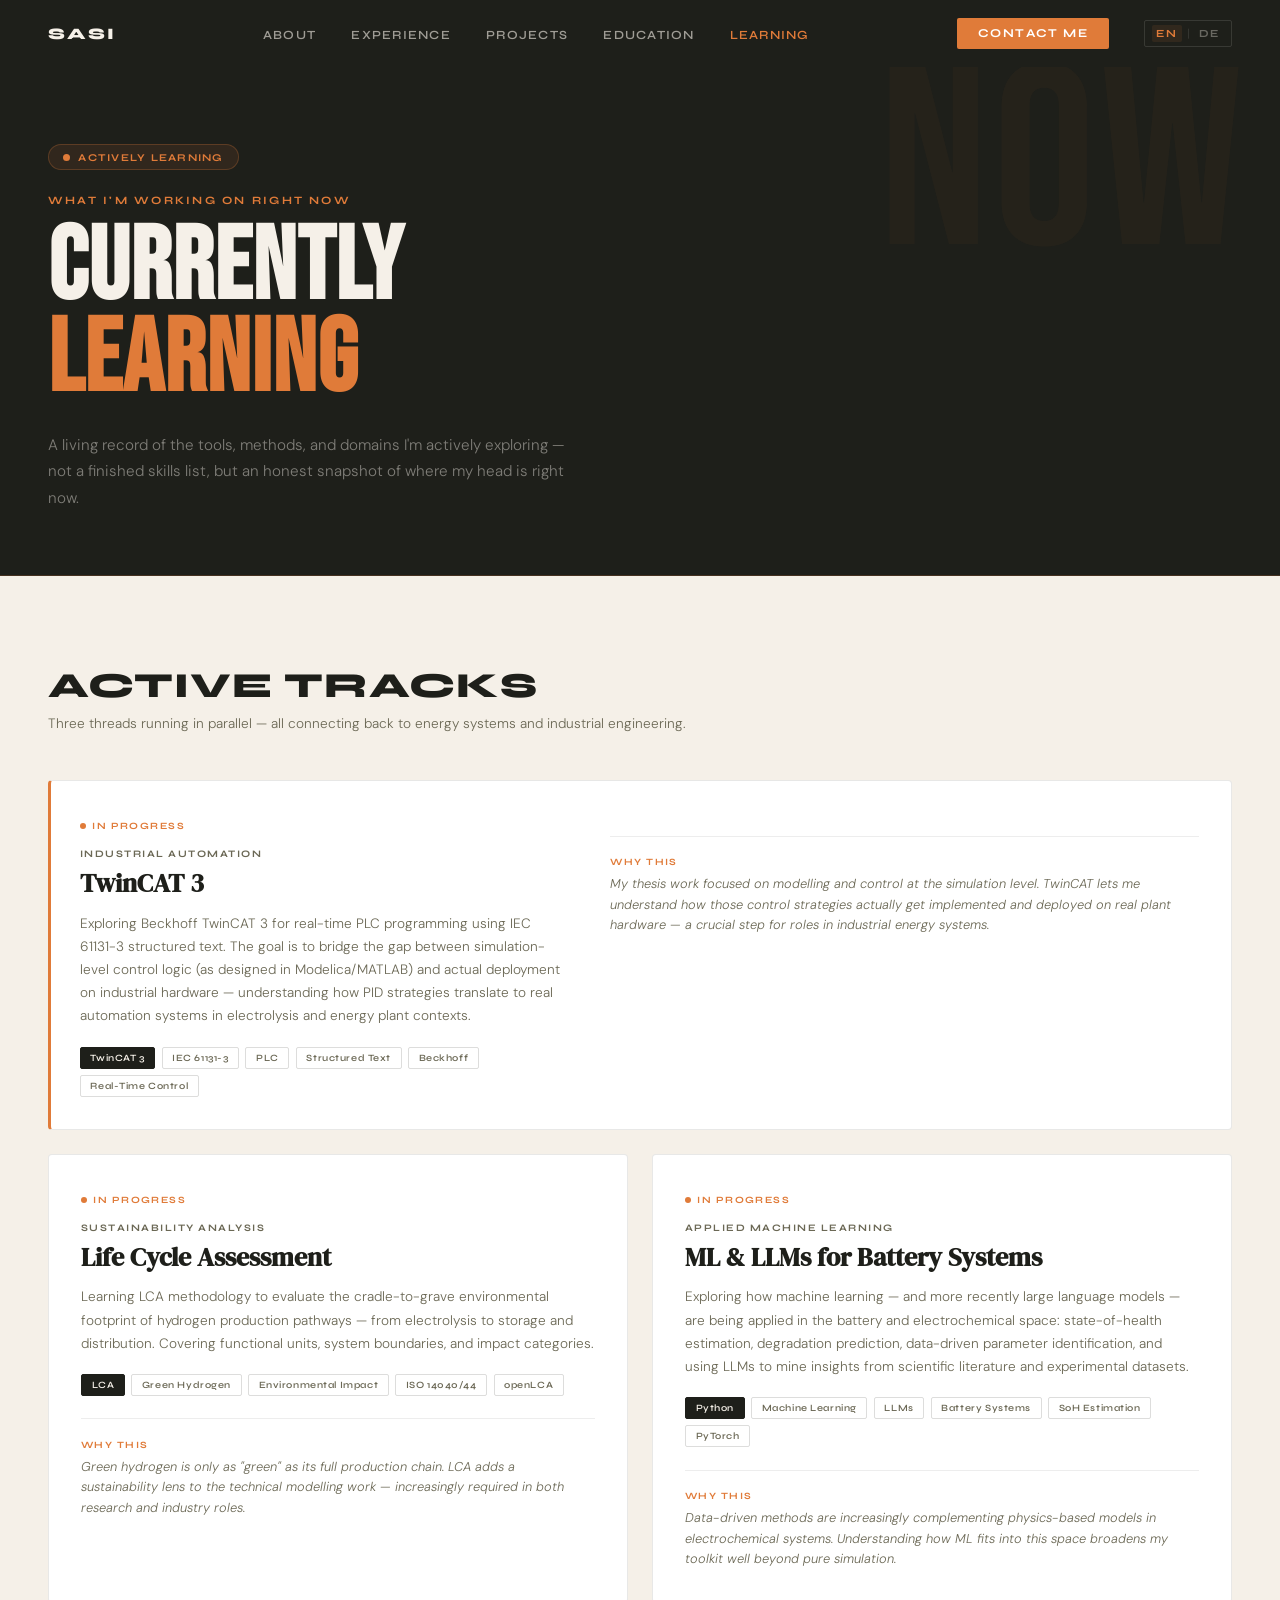
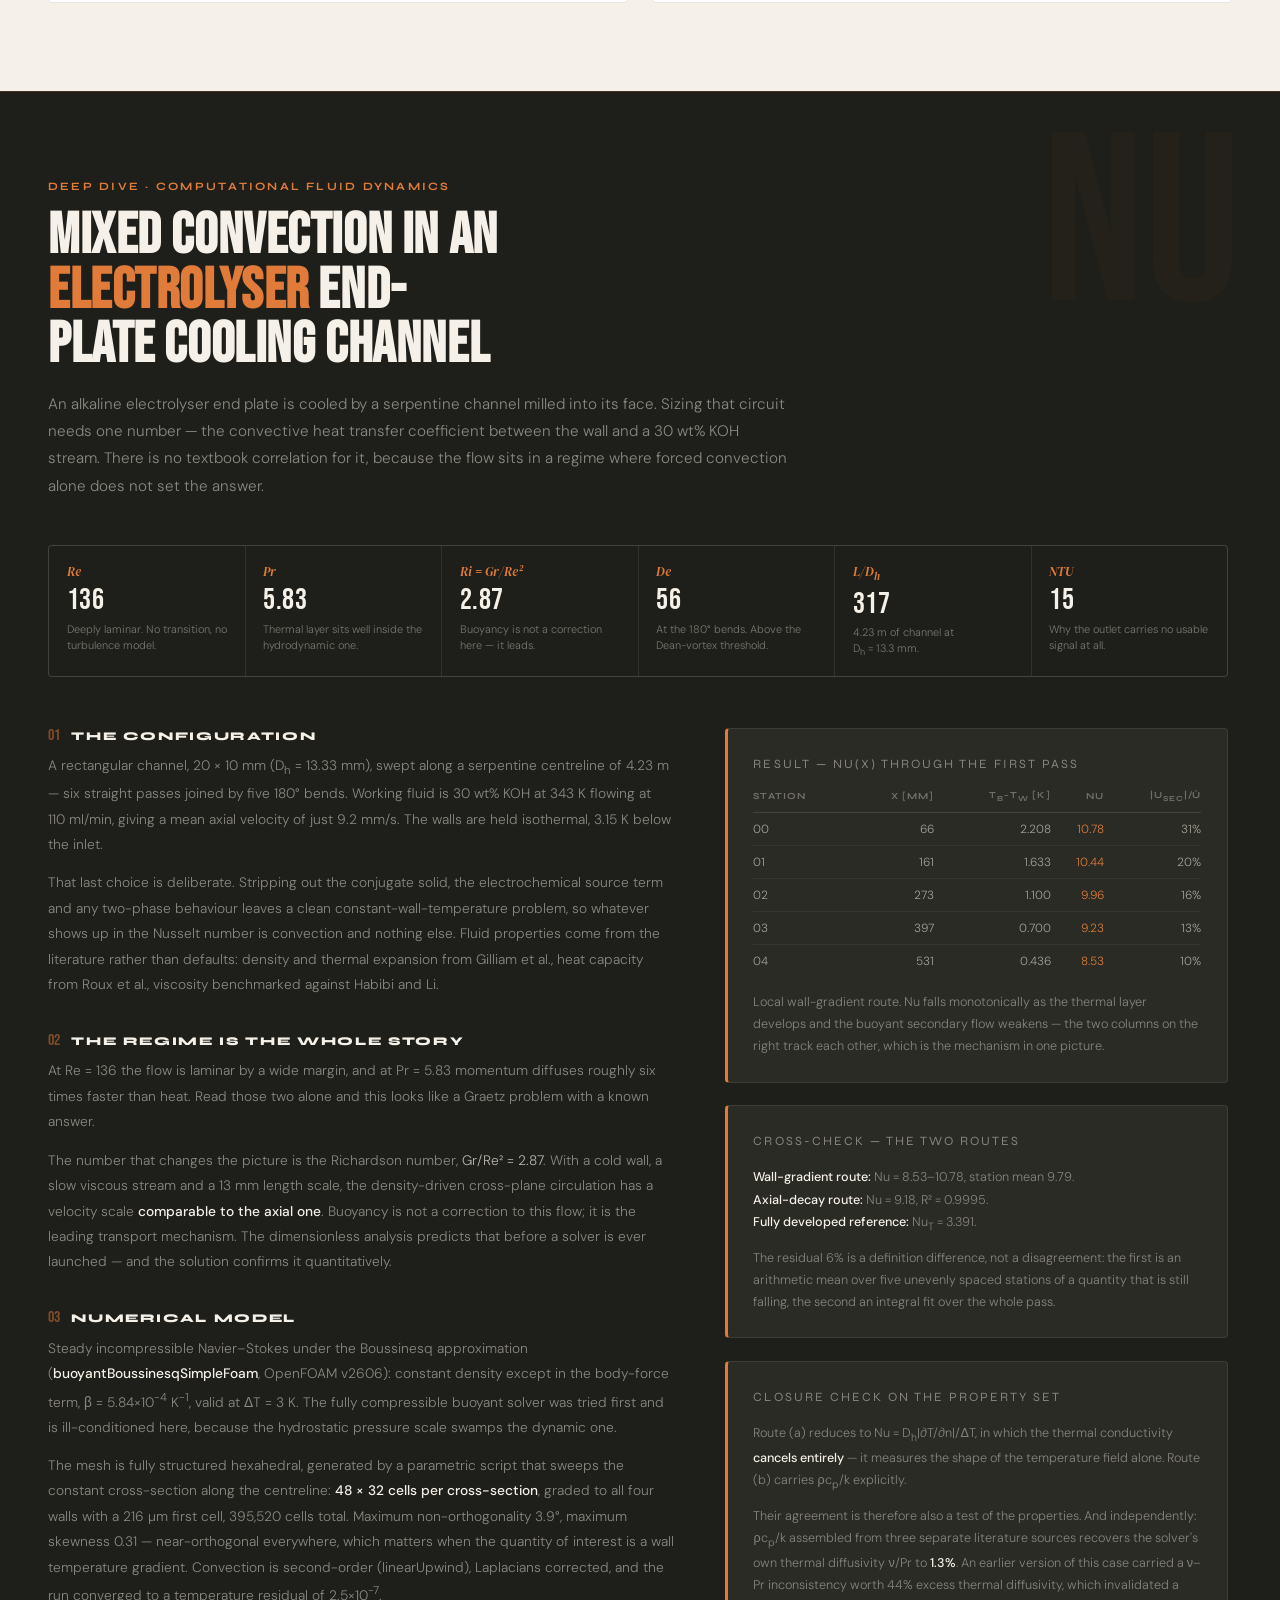
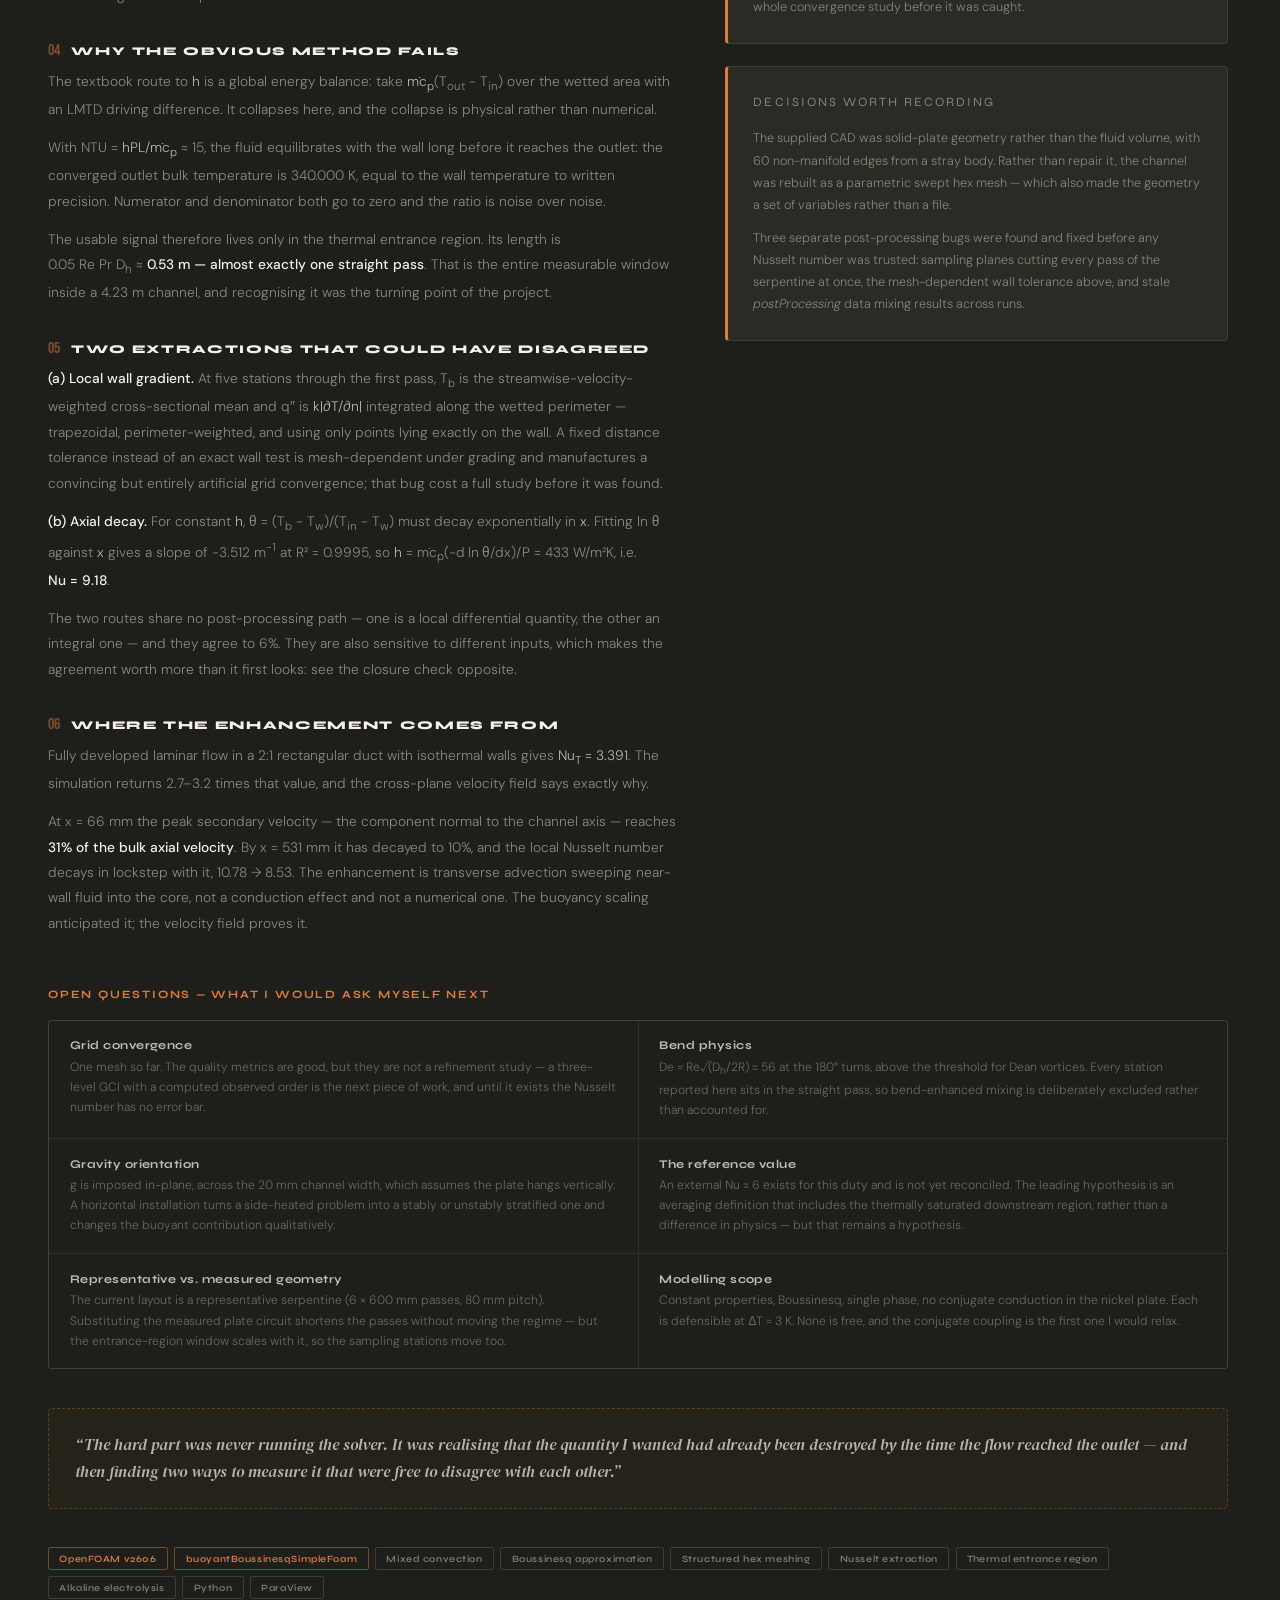
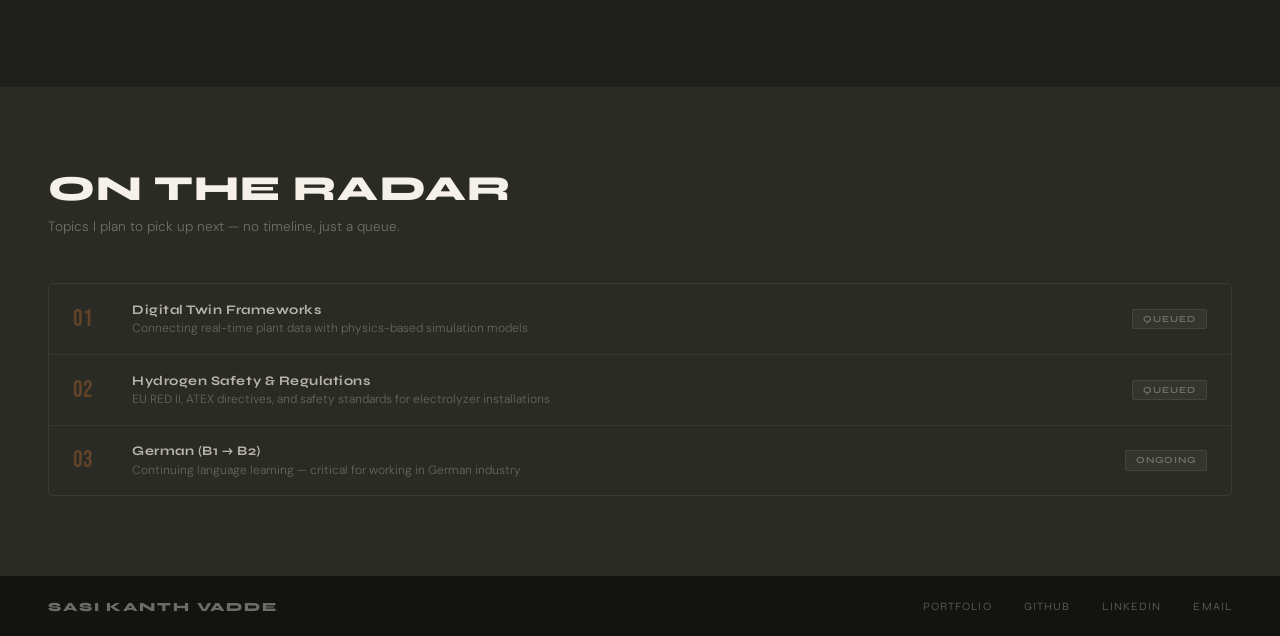
==== learning.html @ 208de36a "Add CFD deep dive section to learning page Documents the electrolyser end-plate coolant channel simu" ====
<!DOCTYPE html>
<html lang="en">
<head>
<meta charset="UTF-8">
<meta name="viewport" content="width=device-width, initial-scale=1.0">
<script async src="https://www.googletagmanager.com/gtag/js?id=G-0ZYSKMET75"></script>
<script>
  window.dataLayer = window.dataLayer || [];
  function gtag(){dataLayer.push(arguments);}
  gtag('js', new Date());
  gtag('config', 'G-0ZYSKMET75');
</script>
<title>Currently Learning — Sasi Kanth Vadde</title>
<link href="https://fonts.googleapis.com/css2?family=Bebas+Neue&family=DM+Serif+Display:ital@0;1&family=Syne:wght@400;600;700;800&family=DM+Sans:wght@300;400;500&display=swap" rel="stylesheet">
<style>
  *, *::before, *::after { box-sizing: border-box; margin: 0; padding: 0; }
  :root {
    --dark: #1e1f1a;
    --dark2: #2a2b24;
    --cream: #f5f0e8;
    --cream2: #ece5d6;
    --orange: #e07b39;
    --orange2: #c96a28;
    --text: #1e1f1a;
    --muted: #6b6855;
  }
  html { scroll-behavior: smooth; }
  body { font-family: 'DM Sans', sans-serif; background: var(--cream); color: var(--text); overflow-x: hidden; }

  /* NAV */
  nav {
    position: fixed; top: 0; left: 0; right: 0; z-index: 100;
    display: flex; justify-content: space-between; align-items: center;
    padding: 1.1rem 3rem;
    background: var(--dark);
  }
  .nav-logo { font-family: 'Syne', sans-serif; font-weight: 800; font-size: 1rem; color: var(--cream); letter-spacing: 0.12em; text-transform: uppercase; text-decoration: none; }
  .nav-links { display: flex; gap: 2.2rem; list-style: none; }
  .nav-links a { color: rgba(245,240,232,0.6); font-size: 0.78rem; letter-spacing: 0.1em; text-transform: uppercase; text-decoration: none; font-family: 'Syne', sans-serif; font-weight: 600; transition: color 0.2s; }
  .nav-links a:hover { color: var(--cream); }
  .nav-links a.active { color: var(--orange); }
  .nav-cta { background: var(--orange); color: #fff; padding: 0.55rem 1.3rem; border-radius: 2px; font-family: 'Syne', sans-serif; font-weight: 700; font-size: 0.75rem; letter-spacing: 0.12em; text-transform: uppercase; text-decoration: none; transition: background 0.2s; }
  .nav-cta:hover { background: var(--orange2); }

  /* LANGUAGE TOGGLE */
  .lang-toggle {
    display: flex; align-items: center; gap: 0.3rem; margin-left: 1.2rem;
    border: 1px solid rgba(245,240,232,0.12); border-radius: 2px; padding: 0.25rem 0.4rem;
  }
  .lang-btn {
    background: none; border: none; cursor: pointer;
    font-family: 'Syne', sans-serif; font-weight: 700; font-size: 0.68rem;
    letter-spacing: 0.12em; color: rgba(245,240,232,0.35);
    padding: 0.15rem 0.3rem; border-radius: 2px;
    transition: color 0.2s, background 0.2s;
  }
  .lang-btn:hover { color: var(--cream); }
  .lang-btn.active { color: var(--orange); background: rgba(224,123,57,0.1); }
  .lang-sep { color: rgba(245,240,232,0.15); font-size: 0.65rem; font-family: 'Syne', sans-serif; }

  /* PAGE HEADER */
  .page-header {
    background: var(--dark);
    padding: 5.5rem 3rem 4rem;
    margin-top: 56px;
    position: relative; overflow: hidden;
    border-bottom: 1px solid rgba(224,123,57,0.2);
  }
  .page-header::before {
    content: 'NOW';
    position: absolute; top: -1rem; right: 2rem;
    font-family: 'Bebas Neue', sans-serif;
    font-size: 16rem; line-height: 1;
    color: rgba(224,123,57,0.04);
    pointer-events: none; user-select: none;
    letter-spacing: 0.02em;
  }
  .page-header-inner { max-width: 860px; position: relative; z-index: 1; }
  .page-eyebrow { font-family: 'Syne', sans-serif; font-size: 0.7rem; letter-spacing: 0.2em; text-transform: uppercase; color: var(--orange); font-weight: 700; margin-bottom: 1rem; }
  .page-title {
    font-family: 'Bebas Neue', sans-serif;
    font-size: clamp(3rem, 8vw, 6.5rem);
    line-height: 0.9; color: var(--cream);
    letter-spacing: 0.01em;
    margin-bottom: 1.5rem;
  }
  .page-title span { color: var(--orange); }
  .page-desc { font-size: 0.95rem; color: rgba(245,240,232,0.45); line-height: 1.75; font-weight: 300; max-width: 520px; }

  /* STATUS PULSE */
  .status-pill {
    display: inline-flex; align-items: center; gap: 0.5rem;
    background: rgba(224,123,57,0.1); border: 1px solid rgba(224,123,57,0.25);
    border-radius: 100px; padding: 0.35rem 0.9rem;
    font-family: 'Syne', sans-serif; font-size: 0.65rem; letter-spacing: 0.12em;
    text-transform: uppercase; color: var(--orange); font-weight: 700;
    margin-bottom: 1.5rem;
  }
  .pulse {
    width: 7px; height: 7px; background: var(--orange); border-radius: 50%;
    animation: pulse 2s ease-in-out infinite;
  }
  @keyframes pulse {
    0%, 100% { opacity: 1; transform: scale(1); }
    50% { opacity: 0.4; transform: scale(0.75); }
  }

  /* LEARNING TRACKS */
  .tracks-section {
    padding: 5.5rem 3rem;
    background: var(--cream);
  }
  .tracks-label { font-family: 'Syne', sans-serif; font-weight: 800; font-size: 2.2rem; text-transform: uppercase; letter-spacing: 0.03em; margin-bottom: 0.5rem; }
  .tracks-sub { font-size: 0.85rem; color: var(--muted); font-weight: 300; margin-bottom: 3rem; }

  .tracks-grid { display: grid; grid-template-columns: 1fr 1fr; gap: 1.5rem; }

  .track-card {
    background: #fff; border: 1px solid rgba(30,31,26,0.1);
    border-radius: 4px; padding: 2rem;
    position: relative; overflow: hidden;
    transition: border-color 0.25s, box-shadow 0.25s;
  }
  .track-card:hover { border-color: rgba(224,123,57,0.35); box-shadow: 0 4px 24px rgba(30,31,26,0.06); }
  .track-card::after {
    content: ''; position: absolute; bottom: 0; left: 0; right: 0; height: 3px;
    background: var(--orange); transform: scaleX(0); transform-origin: left;
    transition: transform 0.3s ease;
  }
  .track-card:hover::after { transform: scaleX(1); }

  .track-card.featured {
    grid-column: 1 / -1;
    display: grid; grid-template-columns: 1fr 1.2fr; gap: 2.5rem; align-items: start;
  }
  .track-card.featured::after { display: none; }
  .track-card.featured { border-left: 3px solid var(--orange); padding-left: 1.8rem; }

  .track-status {
    display: inline-flex; align-items: center; gap: 0.4rem;
    font-family: 'Syne', sans-serif; font-size: 0.6rem; letter-spacing: 0.15em;
    text-transform: uppercase; font-weight: 700;
    margin-bottom: 1rem;
  }
  .track-status.active { color: var(--orange); }
  .track-status.active .dot { width: 6px; height: 6px; background: var(--orange); border-radius: 50%; animation: pulse 2s infinite; }

  .track-domain { font-family: 'Syne', sans-serif; font-size: 0.62rem; letter-spacing: 0.15em; text-transform: uppercase; color: var(--muted); font-weight: 700; margin-bottom: 0.5rem; }
  .track-name { font-family: 'DM Serif Display', serif; font-size: 1.6rem; color: var(--text); margin-bottom: 0.8rem; line-height: 1.2; }
  .track-desc { font-size: 0.85rem; color: var(--muted); line-height: 1.7; font-weight: 300; }

  .track-tags { display: flex; flex-wrap: wrap; gap: 0.4rem; margin-top: 1.2rem; }
  .track-tag { font-family: 'Syne', sans-serif; font-size: 0.6rem; letter-spacing: 0.06em; padding: 0.25rem 0.6rem; border: 1px solid rgba(30,31,26,0.15); border-radius: 2px; color: var(--muted); font-weight: 600; }
  .track-tag.highlight { background: var(--dark); color: var(--cream); border-color: var(--dark); }

  .track-why {
    margin-top: 1.4rem; padding-top: 1.2rem;
    border-top: 1px solid rgba(30,31,26,0.08);
  }
  .track-why-label { font-family: 'Syne', sans-serif; font-size: 0.6rem; letter-spacing: 0.15em; text-transform: uppercase; color: var(--orange); font-weight: 700; margin-bottom: 0.4rem; }
  .track-why-text { font-size: 0.8rem; color: var(--muted); line-height: 1.6; font-weight: 300; font-style: italic; }

  /* RADAR SECTION */
  .radar-section {
    background: var(--dark2);
    padding: 5rem 3rem;
  }
  .radar-section .tracks-label { color: var(--cream); }
  .radar-section .tracks-sub { color: rgba(245,240,232,0.35); }
  .radar-list { display: flex; flex-direction: column; gap: 0; margin-top: 2rem; border: 1px solid rgba(245,240,232,0.08); border-radius: 4px; overflow: hidden; }
  .radar-item {
    display: grid; grid-template-columns: 2.5rem 1fr auto;
    align-items: center; gap: 1.2rem;
    padding: 1.1rem 1.5rem;
    border-bottom: 1px solid rgba(245,240,232,0.06);
    transition: background 0.2s;
  }
  .radar-item:last-child { border-bottom: none; }
  .radar-item:hover { background: rgba(245,240,232,0.03); }
  .radar-num { font-family: 'Bebas Neue', sans-serif; font-size: 1.5rem; color: rgba(224,123,57,0.3); line-height: 1; }
  .radar-name { font-family: 'Syne', sans-serif; font-size: 0.82rem; font-weight: 700; color: rgba(245,240,232,0.7); letter-spacing: 0.04em; }
  .radar-note { font-size: 0.75rem; color: rgba(245,240,232,0.3); font-weight: 300; margin-top: 0.15rem; }
  .radar-badge { font-family: 'Syne', sans-serif; font-size: 0.58rem; letter-spacing: 0.12em; text-transform: uppercase; font-weight: 700; padding: 0.2rem 0.6rem; border-radius: 2px; background: rgba(245,240,232,0.05); color: rgba(245,240,232,0.3); border: 1px solid rgba(245,240,232,0.08); white-space: nowrap; }

  /* FOOTER BAR */
  footer {
    background: #131310;
    padding: 1.4rem 3rem;
    display: flex; justify-content: space-between; align-items: center;
  }
  .footer-name { font-family: 'Syne', sans-serif; font-weight: 800; font-size: 0.78rem; letter-spacing: 0.15em; text-transform: uppercase; color: rgba(245,240,232,0.4); }
  .footer-links { display: flex; gap: 2rem; }
  .footer-links a { font-family: 'Syne', sans-serif; font-size: 0.7rem; letter-spacing: 0.1em; text-transform: uppercase; color: rgba(245,240,232,0.3); text-decoration: none; transition: color 0.2s; }
  .footer-links a:hover { color: var(--orange); }


  /* CFD DEEP DIVE */
  .cfd-section {
    background: var(--dark);
    padding: 5.5rem 3rem;
    border-top: 1px solid rgba(224,123,57,0.2);
    position: relative; overflow: hidden;
  }
  .cfd-section::before {
    content: 'Nu'; position: absolute; top: 1rem; right: 2.5rem;
    font-family: 'Bebas Neue', sans-serif; font-size: 15rem; line-height: 1;
    color: rgba(224,123,57,0.035); pointer-events: none; user-select: none;
  }
  .cfd-inner { position: relative; z-index: 1; max-width: 1180px; }
  .cfd-title {
    font-family: 'Bebas Neue', sans-serif;
    font-size: clamp(2.2rem, 5vw, 3.6rem); line-height: 0.95;
    color: var(--cream); letter-spacing: 0.01em; margin-bottom: 1.1rem; max-width: 20ch;
  }
  .cfd-title span { color: var(--orange); }
  .cfd-lede { font-size: 0.95rem; line-height: 1.8; font-weight: 300; color: rgba(245,240,232,0.5); max-width: 74ch; }

  .cfd-stats {
    display: grid; grid-template-columns: repeat(6, 1fr); gap: 1px;
    background: rgba(245,240,232,0.09);
    border: 1px solid rgba(245,240,232,0.09); border-radius: 4px;
    margin: 2.8rem 0 3.2rem; overflow: hidden;
  }
  .cfd-stat { background: var(--dark); padding: 1.1rem 1.1rem 1rem; }
  .cfd-stat-sym { font-family: 'DM Serif Display', serif; font-style: italic; font-size: 0.8rem; color: var(--orange); margin-bottom: 0.3rem; }
  .cfd-stat-val { font-family: 'Bebas Neue', sans-serif; font-size: 1.9rem; line-height: 1; color: var(--cream); letter-spacing: 0.02em; }
  .cfd-stat-note { font-size: 0.68rem; line-height: 1.45; color: rgba(245,240,232,0.42); font-weight: 300; margin-top: 0.4rem; }

  .cfd-body { display: grid; grid-template-columns: 1.25fr 1fr; gap: 3rem; align-items: start; }
  .cfd-block { margin-bottom: 2.2rem; }
  .cfd-block:last-child { margin-bottom: 0; }
  .cfd-block-head { display: flex; align-items: baseline; gap: 0.7rem; margin-bottom: 0.6rem; }
  .cfd-block-num { font-family: 'Bebas Neue', sans-serif; font-size: 1rem; color: rgba(224,123,57,0.5); line-height: 1; }
  .cfd-block-name { font-family: 'Syne', sans-serif; font-size: 0.74rem; font-weight: 800; letter-spacing: 0.14em; text-transform: uppercase; color: var(--cream); }
  .cfd-block p { font-size: 0.86rem; line-height: 1.85; font-weight: 300; color: rgba(245,240,232,0.5); }
  .cfd-block p + p { margin-top: 0.8rem; }
  .cfd-block em { color: rgba(245,240,232,0.72); font-style: normal; }
  .cfd-block b { color: var(--cream); font-weight: 500; }

  .cfd-card {
    background: var(--dark2); border: 1px solid rgba(245,240,232,0.09);
    border-left: 3px solid var(--orange); border-radius: 4px;
    padding: 1.5rem 1.6rem; margin-bottom: 1.4rem;
  }
  .cfd-card-label { font-family: 'Syne', sans-serif; font-size: 0.6rem; letter-spacing: 0.16em; text-transform: uppercase; color: var(--orange); font-weight: 700; margin-bottom: 0.9rem; }
  .cfd-card p { font-size: 0.79rem; line-height: 1.75; font-weight: 300; color: rgba(245,240,232,0.45); }
  .cfd-card p + p { margin-top: 0.7rem; }
  .cfd-card b { color: var(--cream); font-weight: 500; }

  .cfd-table-wrap { overflow-x: auto; }
  table.cfd-table { border-collapse: collapse; width: 100%; font-size: 0.74rem; }
  table.cfd-table th {
    font-family: 'Syne', sans-serif; font-size: 0.58rem; letter-spacing: 0.1em; text-transform: uppercase;
    font-weight: 700; color: rgba(245,240,232,0.35); text-align: right;
    padding: 0 0 0.55rem; border-bottom: 1px solid rgba(245,240,232,0.12);
  }
  table.cfd-table th:first-child, table.cfd-table td:first-child { text-align: left; }
  table.cfd-table td {
    padding: 0.5rem 0; text-align: right; font-weight: 300;
    color: rgba(245,240,232,0.6); border-bottom: 1px solid rgba(245,240,232,0.05);
    font-variant-numeric: tabular-nums;
  }
  table.cfd-table tr:last-child td { border-bottom: none; }
  table.cfd-table td.hi { color: var(--orange); }
  .cfd-table-note { font-size: 0.7rem; line-height: 1.6; color: rgba(245,240,232,0.3); font-weight: 300; margin-top: 0.9rem; }

  .cfd-open { margin-top: 3.2rem; }
  .cfd-open-label { font-family: 'Syne', sans-serif; font-size: 0.7rem; letter-spacing: 0.16em; text-transform: uppercase; color: var(--orange); font-weight: 700; margin-bottom: 1.2rem; }
  .cfd-open-grid { display: grid; grid-template-columns: 1fr 1fr; gap: 1px; background: rgba(245,240,232,0.08); border: 1px solid rgba(245,240,232,0.08); border-radius: 4px; overflow: hidden; }
  .cfd-open-item { background: var(--dark); padding: 1.1rem 1.3rem; }
  .cfd-open-name { font-family: 'Syne', sans-serif; font-size: 0.74rem; font-weight: 700; color: rgba(245,240,232,0.75); letter-spacing: 0.04em; margin-bottom: 0.3rem; }
  .cfd-open-note { font-size: 0.76rem; line-height: 1.65; color: rgba(245,240,232,0.35); font-weight: 300; }

  .cfd-tags { display: flex; flex-wrap: wrap; gap: 0.4rem; margin-top: 2.4rem; }
  .cfd-tag { font-family: 'Syne', sans-serif; font-size: 0.6rem; letter-spacing: 0.06em; padding: 0.28rem 0.65rem; border: 1px solid rgba(245,240,232,0.14); border-radius: 2px; color: rgba(245,240,232,0.45); font-weight: 600; }
  .cfd-tag.highlight { border-color: rgba(224,123,57,0.45); color: var(--orange); }

  .cfd-takeaway {
    margin-top: 2.4rem; padding: 1.4rem 1.6rem;
    border: 1px dashed rgba(224,123,57,0.3); border-radius: 4px;
    background: rgba(224,123,57,0.04);
  }
  .cfd-takeaway p { font-family: 'DM Serif Display', serif; font-style: italic; font-size: 1rem; line-height: 1.7; color: rgba(245,240,232,0.7); }

  /* RESPONSIVE */
  @media (max-width: 768px) {
    nav { padding: 1rem 1.5rem; }
    .page-header { padding: 4rem 1.5rem 3rem; }
    .tracks-section, .radar-section, .cfd-section { padding: 4rem 1.5rem; }
    .cfd-stats { grid-template-columns: repeat(2, 1fr); }
    .cfd-body { grid-template-columns: 1fr; gap: 2rem; }
    .cfd-open-grid { grid-template-columns: 1fr; }
    .cfd-section::before { display: none; }
    .tracks-grid { grid-template-columns: 1fr; }
    .track-card.featured { grid-column: 1; grid-template-columns: 1fr; gap: 0; }
    footer { padding: 1.4rem 1.5rem; flex-direction: column; gap: 1rem; text-align: center; }
  }
</style>
</head>
<body>

<!-- NAV -->
<nav>
  <a href="index.html" class="nav-logo">SASI</a>
  <ul class="nav-links">
    <li><a href="index.html#about" data-i18n="nav-about">About</a></li>
    <li><a href="index.html#work" data-i18n="nav-experience">Experience</a></li>
    <li><a href="index.html#projects" data-i18n="nav-projects">Projects</a></li>
    <li><a href="index.html#education" data-i18n="nav-education">Education</a></li>
    <li><a href="learning.html" class="active" data-i18n="nav-learning">Learning</a></li>
  </ul>
  <div style="display:flex;align-items:center;gap:1rem;">
    <a href="mailto:vaddesasikanth@gmail.com" class="nav-cta" data-i18n="nav-cta">Contact Me</a>
    <div class="lang-toggle">
      <button class="lang-btn active" id="btn-en" onclick="setLang('en')">EN</button>
      <span class="lang-sep">|</span>
      <button class="lang-btn" id="btn-de" onclick="setLang('de')">DE</button>
    </div>
  </div>
</nav>

<!-- PAGE HEADER -->
<div class="page-header">
  <div class="page-header-inner">
    <div class="status-pill"><span class="pulse"></span><span data-i18n="header-status">Actively Learning</span></div>
    <p class="page-eyebrow" data-i18n="header-eyebrow">What I'm working on right now</p>
    <h1 class="page-title" data-i18n-html="page-title">Currently<br><span>Learning</span></h1>
    <p class="page-desc" data-i18n="page-desc">A living record of the tools, methods, and domains I'm actively exploring — not a finished skills list, but an honest snapshot of where my head is right now.</p>
  </div>
</div>

<!-- ACTIVE TRACKS -->
<section class="tracks-section">
  <p class="tracks-label" data-i18n="tracks-label">Active Tracks</p>
  <p class="tracks-sub" data-i18n="tracks-sub">Three threads running in parallel — all connecting back to energy systems and industrial engineering.</p>

  <div class="tracks-grid">

    <!-- TwinCAT — featured -->
    <div class="track-card featured">
      <div>
        <div class="track-status active"><span class="dot"></span><span data-i18n="status-active">In Progress</span></div>
        <p class="track-domain" data-i18n="track1-domain">Industrial Automation</p>
        <h2 class="track-name" data-i18n="track1-name">TwinCAT 3</h2>
        <p class="track-desc" data-i18n="track1-desc">Exploring Beckhoff TwinCAT 3 for real-time PLC programming using IEC 61131-3 structured text. The goal is to bridge the gap between simulation-level control logic (as designed in Modelica/MATLAB) and actual deployment on industrial hardware — understanding how PID strategies translate to real automation systems in electrolysis and energy plant contexts.</p>
        <div class="track-tags">
          <span class="track-tag highlight">TwinCAT 3</span>
          <span class="track-tag">IEC 61131-3</span>
          <span class="track-tag">PLC</span>
          <span class="track-tag">Structured Text</span>
          <span class="track-tag">Beckhoff</span>
          <span class="track-tag" data-i18n="tag-automation">Real-Time Control</span>
        </div>
      </div>
      <div>
        <div class="track-why">
          <p class="track-why-label" data-i18n="why-label">Why this</p>
          <p class="track-why-text" data-i18n="track1-why">My thesis work focused on modelling and control at the simulation level. TwinCAT lets me understand how those control strategies actually get implemented and deployed on real plant hardware — a crucial step for roles in industrial energy systems.</p>
        </div>
      </div>
    </div>

    <!-- LCA -->
    <div class="track-card">
      <div class="track-status active"><span class="dot"></span><span data-i18n="status-active">In Progress</span></div>
      <p class="track-domain" data-i18n="track2-domain">Sustainability Analysis</p>
      <h2 class="track-name" data-i18n="track2-name">Life Cycle Assessment</h2>
      <p class="track-desc" data-i18n="track2-desc">Learning LCA methodology to evaluate the cradle-to-grave environmental footprint of hydrogen production pathways — from electrolysis to storage and distribution. Covering functional units, system boundaries, and impact categories.</p>
      <div class="track-tags">
        <span class="track-tag highlight">LCA</span>
        <span class="track-tag">Green Hydrogen</span>
        <span class="track-tag" data-i18n="tag-lca-env">Environmental Impact</span>
        <span class="track-tag">ISO 14040/44</span>
        <span class="track-tag">openLCA</span>
      </div>
      <div class="track-why">
        <p class="track-why-label" data-i18n="why-label">Why this</p>
        <p class="track-why-text" data-i18n="track2-why">Green hydrogen is only as "green" as its full production chain. LCA adds a sustainability lens to the technical modelling work — increasingly required in both research and industry roles.</p>
      </div>
    </div>

    <!-- ML + LLMs for Battery -->
    <div class="track-card">
      <div class="track-status active"><span class="dot"></span><span data-i18n="status-active">In Progress</span></div>
      <p class="track-domain" data-i18n="track3-domain">Applied Machine Learning</p>
      <h2 class="track-name" data-i18n="track3-name">ML &amp; LLMs for Battery Systems</h2>
      <p class="track-desc" data-i18n="track3-desc">Exploring how machine learning — and more recently large language models — are being applied in the battery and electrochemical space: state-of-health estimation, degradation prediction, data-driven parameter identification, and using LLMs to mine insights from scientific literature and experimental datasets.</p>
      <div class="track-tags">
        <span class="track-tag highlight">Python</span>
        <span class="track-tag">Machine Learning</span>
        <span class="track-tag">LLMs</span>
        <span class="track-tag" data-i18n="tag-battery">Battery Systems</span>
        <span class="track-tag">SoH Estimation</span>
        <span class="track-tag">PyTorch</span>
      </div>
      <div class="track-why">
        <p class="track-why-label" data-i18n="why-label">Why this</p>
        <p class="track-why-text" data-i18n="track3-why">Data-driven methods are increasingly complementing physics-based models in electrochemical systems. Understanding how ML fits into this space broadens my toolkit well beyond pure simulation.</p>
      </div>
    </div>

  </div>
</section>

<!-- CFD DEEP DIVE -->
<section class="cfd-section" id="cfd">
 <div class="cfd-inner">

  <p class="page-eyebrow">Deep dive &middot; Computational Fluid Dynamics</p>
  <h2 class="cfd-title">Mixed convection in an <span>electrolyser</span> end-plate cooling channel</h2>
  <p class="cfd-lede">An alkaline electrolyser end plate is cooled by a serpentine channel milled into its face. Sizing that circuit needs one number &mdash; the convective heat transfer coefficient between the wall and a 30&nbsp;wt%&nbsp;KOH stream. There is no textbook correlation for it, because the flow sits in a regime where forced convection alone does not set the answer.</p>

  <div class="cfd-stats">
    <div class="cfd-stat">
      <p class="cfd-stat-sym">Re</p><p class="cfd-stat-val">136</p>
      <p class="cfd-stat-note">Deeply laminar. No transition, no turbulence model.</p>
    </div>
    <div class="cfd-stat">
      <p class="cfd-stat-sym">Pr</p><p class="cfd-stat-val">5.83</p>
      <p class="cfd-stat-note">Thermal layer sits well inside the hydrodynamic one.</p>
    </div>
    <div class="cfd-stat">
      <p class="cfd-stat-sym">Ri = Gr/Re&sup2;</p><p class="cfd-stat-val">2.87</p>
      <p class="cfd-stat-note">Buoyancy is not a correction here &mdash; it leads.</p>
    </div>
    <div class="cfd-stat">
      <p class="cfd-stat-sym">De</p><p class="cfd-stat-val">56</p>
      <p class="cfd-stat-note">At the 180&deg; bends. Above the Dean-vortex threshold.</p>
    </div>
    <div class="cfd-stat">
      <p class="cfd-stat-sym">L/D<sub>h</sub></p><p class="cfd-stat-val">317</p>
      <p class="cfd-stat-note">4.23&nbsp;m of channel at D<sub>h</sub>&nbsp;=&nbsp;13.3&nbsp;mm.</p>
    </div>
    <div class="cfd-stat">
      <p class="cfd-stat-sym">NTU</p><p class="cfd-stat-val">15</p>
      <p class="cfd-stat-note">Why the outlet carries no usable signal at all.</p>
    </div>
  </div>

  <div class="cfd-body">
   <div class="cfd-prose">

    <div class="cfd-block">
      <div class="cfd-block-head"><span class="cfd-block-num">01</span><span class="cfd-block-name">The configuration</span></div>
      <p>A rectangular channel, 20&nbsp;&times;&nbsp;10&nbsp;mm (D<sub>h</sub>&nbsp;=&nbsp;13.33&nbsp;mm), swept along a serpentine centreline of 4.23&nbsp;m &mdash; six straight passes joined by five 180&deg; bends. Working fluid is 30&nbsp;wt%&nbsp;KOH at 343&nbsp;K flowing at 110&nbsp;ml/min, giving a mean axial velocity of just 9.2&nbsp;mm/s. The walls are held isothermal, 3.15&nbsp;K below the inlet.</p>
      <p>That last choice is deliberate. Stripping out the conjugate solid, the electrochemical source term and any two-phase behaviour leaves a clean constant-wall-temperature problem, so whatever shows up in the Nusselt number is convection and nothing else. Fluid properties come from the literature rather than defaults: density and thermal expansion from Gilliam et&nbsp;al., heat capacity from Roux et&nbsp;al., viscosity benchmarked against Habibi and Li.</p>
    </div>

    <div class="cfd-block">
      <div class="cfd-block-head"><span class="cfd-block-num">02</span><span class="cfd-block-name">The regime is the whole story</span></div>
      <p>At Re&nbsp;=&nbsp;136 the flow is laminar by a wide margin, and at Pr&nbsp;=&nbsp;5.83 momentum diffuses roughly six times faster than heat. Read those two alone and this looks like a Graetz problem with a known answer.</p>
      <p>The number that changes the picture is the Richardson number, <em>Gr/Re&sup2;&nbsp;=&nbsp;2.87</em>. With a cold wall, a slow viscous stream and a 13&nbsp;mm length scale, the density-driven cross-plane circulation has a velocity scale <b>comparable to the axial one</b>. Buoyancy is not a correction to this flow; it is the leading transport mechanism. The dimensionless analysis predicts that before a solver is ever launched &mdash; and the solution confirms it quantitatively.</p>
    </div>

    <div class="cfd-block">
      <div class="cfd-block-head"><span class="cfd-block-num">03</span><span class="cfd-block-name">Numerical model</span></div>
      <p>Steady incompressible Navier&ndash;Stokes under the Boussinesq approximation (<b>buoyantBoussinesqSimpleFoam</b>, OpenFOAM&nbsp;v2606): constant density except in the body-force term, &beta;&nbsp;=&nbsp;5.84&times;10<sup>&minus;4</sup>&nbsp;K<sup>&minus;1</sup>, valid at &Delta;T&nbsp;=&nbsp;3&nbsp;K. The fully compressible buoyant solver was tried first and is ill-conditioned here, because the hydrostatic pressure scale swamps the dynamic one.</p>
      <p>The mesh is fully structured hexahedral, generated by a parametric script that sweeps the constant cross-section along the centreline: <b>48&nbsp;&times;&nbsp;32 cells per cross-section</b>, graded to all four walls with a 216&nbsp;&micro;m first cell, 395,520 cells total. Maximum non-orthogonality 3.9&deg;, maximum skewness 0.31 &mdash; near-orthogonal everywhere, which matters when the quantity of interest is a wall temperature gradient. Convection is second-order (linearUpwind), Laplacians corrected, and the run converged to a temperature residual of 2.5&times;10<sup>&minus;7</sup>.</p>
    </div>

    <div class="cfd-block">
      <div class="cfd-block-head"><span class="cfd-block-num">04</span><span class="cfd-block-name">Why the obvious method fails</span></div>
      <p>The textbook route to <em>h</em> is a global energy balance: take <em>&#7745;c<sub>p</sub></em>(T<sub>out</sub>&nbsp;&minus;&nbsp;T<sub>in</sub>) over the wetted area with an LMTD driving difference. It collapses here, and the collapse is physical rather than numerical.</p>
      <p>With NTU&nbsp;=&nbsp;<em>hPL/&#7745;c<sub>p</sub></em>&nbsp;&asymp;&nbsp;15, the fluid equilibrates with the wall long before it reaches the outlet: the converged outlet bulk temperature is 340.000&nbsp;K, equal to the wall temperature to written precision. Numerator and denominator both go to zero and the ratio is noise over noise.</p>
      <p>The usable signal therefore lives only in the thermal entrance region. Its length is 0.05&nbsp;Re&nbsp;Pr&nbsp;D<sub>h</sub>&nbsp;&asymp;&nbsp;<b>0.53&nbsp;m &mdash; almost exactly one straight pass</b>. That is the entire measurable window inside a 4.23&nbsp;m channel, and recognising it was the turning point of the project.</p>
    </div>

    <div class="cfd-block">
      <div class="cfd-block-head"><span class="cfd-block-num">05</span><span class="cfd-block-name">Two extractions that could have disagreed</span></div>
      <p><b>(a) Local wall gradient.</b> At five stations through the first pass, T<sub>b</sub> is the streamwise-velocity-weighted cross-sectional mean and q&Prime; is <em>k|&part;T/&part;n|</em> integrated along the wetted perimeter &mdash; trapezoidal, perimeter-weighted, and using only points lying exactly on the wall. A fixed distance tolerance instead of an exact wall test is mesh-dependent under grading and manufactures a convincing but entirely artificial grid convergence; that bug cost a full study before it was found.</p>
      <p><b>(b) Axial decay.</b> For constant <em>h</em>, &theta;&nbsp;=&nbsp;(T<sub>b</sub>&nbsp;&minus;&nbsp;T<sub>w</sub>)/(T<sub>in</sub>&nbsp;&minus;&nbsp;T<sub>w</sub>) must decay exponentially in <em>x</em>. Fitting ln&nbsp;&theta; against <em>x</em> gives a slope of &minus;3.512&nbsp;m<sup>&minus;1</sup> at R&sup2;&nbsp;=&nbsp;0.9995, so <em>h</em>&nbsp;=&nbsp;&#7745;c<sub>p</sub>(&minus;d&thinsp;ln&thinsp;&theta;/dx)/P&nbsp;=&nbsp;433&nbsp;W/m&sup2;K, i.e. <b>Nu&nbsp;=&nbsp;9.18</b>.</p>
      <p>The two routes share no post-processing path &mdash; one is a local differential quantity, the other an integral one &mdash; and they agree to 6%. They are also sensitive to different inputs, which makes the agreement worth more than it first looks: see the closure check opposite.</p>
    </div>

    <div class="cfd-block">
      <div class="cfd-block-head"><span class="cfd-block-num">06</span><span class="cfd-block-name">Where the enhancement comes from</span></div>
      <p>Fully developed laminar flow in a 2:1 rectangular duct with isothermal walls gives <em>Nu<sub>T</sub>&nbsp;=&nbsp;3.391</em>. The simulation returns 2.7&ndash;3.2 times that value, and the cross-plane velocity field says exactly why.</p>
      <p>At x&nbsp;=&nbsp;66&nbsp;mm the peak secondary velocity &mdash; the component normal to the channel axis &mdash; reaches <b>31% of the bulk axial velocity</b>. By x&nbsp;=&nbsp;531&nbsp;mm it has decayed to 10%, and the local Nusselt number decays in lockstep with it, 10.78&nbsp;&rarr;&nbsp;8.53. The enhancement is transverse advection sweeping near-wall fluid into the core, not a conduction effect and not a numerical one. The buoyancy scaling anticipated it; the velocity field proves it.</p>
    </div>

   </div>

   <aside class="cfd-side">

    <div class="cfd-card">
      <p class="cfd-card-label">Result &mdash; Nu(x) through the first pass</p>
      <div class="cfd-table-wrap">
      <table class="cfd-table">
        <tr><th>Station</th><th>x [mm]</th><th>T<sub>b</sub>&minus;T<sub>w</sub> [K]</th><th>Nu</th><th>|u<sub>sec</sub>|/&#x16B;</th></tr>
        <tr><td>00</td><td>66</td><td>2.208</td><td class="hi">10.78</td><td>31%</td></tr>
        <tr><td>01</td><td>161</td><td>1.633</td><td class="hi">10.44</td><td>20%</td></tr>
        <tr><td>02</td><td>273</td><td>1.100</td><td class="hi">9.96</td><td>16%</td></tr>
        <tr><td>03</td><td>397</td><td>0.700</td><td class="hi">9.23</td><td>13%</td></tr>
        <tr><td>04</td><td>531</td><td>0.436</td><td class="hi">8.53</td><td>10%</td></tr>
      </table>
      </div>
      <p class="cfd-table-note">Local wall-gradient route. Nu falls monotonically as the thermal layer develops and the buoyant secondary flow weakens &mdash; the two columns on the right track each other, which is the mechanism in one picture.</p>
    </div>

    <div class="cfd-card">
      <p class="cfd-card-label">Cross-check &mdash; the two routes</p>
      <p><b>Wall-gradient route:</b> Nu = 8.53&ndash;10.78, station mean 9.79.<br><b>Axial-decay route:</b> Nu = 9.18, R&sup2; = 0.9995.<br><b>Fully developed reference:</b> Nu<sub>T</sub> = 3.391.</p>
      <p>The residual 6% is a definition difference, not a disagreement: the first is an arithmetic mean over five unevenly spaced stations of a quantity that is still falling, the second an integral fit over the whole pass.</p>
    </div>

    <div class="cfd-card">
      <p class="cfd-card-label">Closure check on the property set</p>
      <p>Route (a) reduces to Nu&nbsp;=&nbsp;D<sub>h</sub>|&part;T/&part;n|/&Delta;T, in which the thermal conductivity <b>cancels entirely</b> &mdash; it measures the shape of the temperature field alone. Route (b) carries &rho;c<sub>p</sub>/k explicitly.</p>
      <p>Their agreement is therefore also a test of the properties. And independently: &rho;c<sub>p</sub>/k assembled from three separate literature sources recovers the solver's own thermal diffusivity &nu;/Pr to <b>1.3%</b>. An earlier version of this case carried a &nu;&ndash;Pr inconsistency worth 44% excess thermal diffusivity, which invalidated a whole convergence study before it was caught.</p>
    </div>

    <div class="cfd-card">
      <p class="cfd-card-label">Decisions worth recording</p>
      <p>The supplied CAD was solid-plate geometry rather than the fluid volume, with 60 non-manifold edges from a stray body. Rather than repair it, the channel was rebuilt as a parametric swept hex mesh &mdash; which also made the geometry a set of variables rather than a file.</p>
      <p>Three separate post-processing bugs were found and fixed before any Nusselt number was trusted: sampling planes cutting every pass of the serpentine at once, the mesh-dependent wall tolerance above, and stale <em>postProcessing</em> data mixing results across runs.</p>
    </div>

   </aside>
  </div>

  <div class="cfd-open">
    <p class="cfd-open-label">Open questions &mdash; what I would ask myself next</p>
    <div class="cfd-open-grid">
      <div class="cfd-open-item">
        <p class="cfd-open-name">Grid convergence</p>
        <p class="cfd-open-note">One mesh so far. The quality metrics are good, but they are not a refinement study &mdash; a three-level GCI with a computed observed order is the next piece of work, and until it exists the Nusselt number has no error bar.</p>
      </div>
      <div class="cfd-open-item">
        <p class="cfd-open-name">Bend physics</p>
        <p class="cfd-open-note">De = Re&radic;(D<sub>h</sub>/2R) &asymp; 56 at the 180&deg; turns, above the threshold for Dean vortices. Every station reported here sits in the straight pass, so bend-enhanced mixing is deliberately excluded rather than accounted for.</p>
      </div>
      <div class="cfd-open-item">
        <p class="cfd-open-name">Gravity orientation</p>
        <p class="cfd-open-note">g is imposed in-plane, across the 20&nbsp;mm channel width, which assumes the plate hangs vertically. A horizontal installation turns a side-heated problem into a stably or unstably stratified one and changes the buoyant contribution qualitatively.</p>
      </div>
      <div class="cfd-open-item">
        <p class="cfd-open-name">The reference value</p>
        <p class="cfd-open-note">An external Nu &asymp; 6 exists for this duty and is not yet reconciled. The leading hypothesis is an averaging definition that includes the thermally saturated downstream region, rather than a difference in physics &mdash; but that remains a hypothesis.</p>
      </div>
      <div class="cfd-open-item">
        <p class="cfd-open-name">Representative vs. measured geometry</p>
        <p class="cfd-open-note">The current layout is a representative serpentine (6 &times; 600&nbsp;mm passes, 80&nbsp;mm pitch). Substituting the measured plate circuit shortens the passes without moving the regime &mdash; but the entrance-region window scales with it, so the sampling stations move too.</p>
      </div>
      <div class="cfd-open-item">
        <p class="cfd-open-name">Modelling scope</p>
        <p class="cfd-open-note">Constant properties, Boussinesq, single phase, no conjugate conduction in the nickel plate. Each is defensible at &Delta;T = 3&nbsp;K. None is free, and the conjugate coupling is the first one I would relax.</p>
      </div>
    </div>
  </div>

  <div class="cfd-takeaway">
    <p>&ldquo;The hard part was never running the solver. It was realising that the quantity I wanted had already been destroyed by the time the flow reached the outlet &mdash; and then finding two ways to measure it that were free to disagree with each other.&rdquo;</p>
  </div>

  <div class="cfd-tags">
    <span class="cfd-tag highlight">OpenFOAM v2606</span>
    <span class="cfd-tag highlight">buoyantBoussinesqSimpleFoam</span>
    <span class="cfd-tag">Mixed convection</span>
    <span class="cfd-tag">Boussinesq approximation</span>
    <span class="cfd-tag">Structured hex meshing</span>
    <span class="cfd-tag">Nusselt extraction</span>
    <span class="cfd-tag">Thermal entrance region</span>
    <span class="cfd-tag">Alkaline electrolysis</span>
    <span class="cfd-tag">Python</span>
    <span class="cfd-tag">ParaView</span>
  </div>

 </div>
</section>

<!-- ON THE RADAR -->
<section class="radar-section">
  <p class="tracks-label" data-i18n="radar-label">On the Radar</p>
  <p class="tracks-sub" data-i18n="radar-sub">Topics I plan to pick up next — no timeline, just a queue.</p>
  <div class="radar-list">
    <div class="radar-item">
      <span class="radar-num">01</span>
      <div>
        <p class="radar-name" data-i18n="radar1-name">Digital Twin Frameworks</p>
        <p class="radar-note" data-i18n="radar1-note">Connecting real-time plant data with physics-based simulation models</p>
      </div>
      <span class="radar-badge" data-i18n="badge-queued">Queued</span>
    </div>
    <div class="radar-item">
      <span class="radar-num">02</span>
      <div>
        <p class="radar-name" data-i18n="radar2-name">Hydrogen Safety &amp; Regulations</p>
        <p class="radar-note" data-i18n="radar2-note">EU RED II, ATEX directives, and safety standards for electrolyzer installations</p>
      </div>
      <span class="radar-badge" data-i18n="badge-queued">Queued</span>
    </div>
    <div class="radar-item">
      <span class="radar-num">03</span>
      <div>
        <p class="radar-name" data-i18n="radar3-name">German (B1 → B2)</p>
        <p class="radar-note" data-i18n="radar3-note">Continuing language learning — critical for working in German industry</p>
      </div>
      <span class="radar-badge" data-i18n="badge-ongoing">Ongoing</span>
    </div>
  </div>
</section>

<!-- FOOTER -->
<footer>
  <span class="footer-name">Sasi Kanth Vadde</span>
  <div class="footer-links">
    <a href="index.html">Portfolio</a>
    <a href="https://github.com/sasikanth-vadde" target="_blank">GitHub</a>
    <a href="https://linkedin.com/in/sasikanth-vadde" target="_blank">LinkedIn</a>
    <a href="mailto:vaddesasikanth@gmail.com" data-i18n="footer-email">Email</a>
  </div>
</footer>

<script>
const translations = {
  en: {
    'nav-about': 'About',
    'nav-experience': 'Experience',
    'nav-projects': 'Projects',
    'nav-education': 'Education',
    'nav-learning': 'Learning',
    'nav-cta': 'Contact Me',

    'header-status': 'Actively Learning',
    'header-eyebrow': 'What I\'m working on right now',
    'page-title': 'Currently<br><span>Learning</span>',
    'page-desc': 'A living record of the tools, methods, and domains I\'m actively exploring — not a finished skills list, but an honest snapshot of where my head is right now.',

    'tracks-label': 'Active Tracks',
    'tracks-sub': 'Three threads running in parallel — all connecting back to energy systems and industrial engineering.',
    'status-active': 'In Progress',
    'why-label': 'Why this',

    'track1-domain': 'Industrial Automation',
    'track1-name': 'TwinCAT 3',
    'track1-desc': 'Exploring Beckhoff TwinCAT 3 for real-time PLC programming using IEC 61131-3 structured text. The goal is to bridge the gap between simulation-level control logic (as designed in Modelica/MATLAB) and actual deployment on industrial hardware — understanding how PID strategies translate to real automation systems in electrolysis and energy plant contexts.',
    'track1-why': 'My thesis work focused on modelling and control at the simulation level. TwinCAT lets me understand how those control strategies actually get implemented and deployed on real plant hardware — a crucial step for roles in industrial energy systems.',
    'tag-automation': 'Real-Time Control',

    'track2-domain': 'Sustainability Analysis',
    'track2-name': 'Life Cycle Assessment',
    'track2-desc': 'Learning LCA methodology to evaluate the cradle-to-grave environmental footprint of hydrogen production pathways — from electrolysis to storage and distribution. Covering functional units, system boundaries, and impact categories.',
    'track2-why': 'Green hydrogen is only as "green" as its full production chain. LCA adds a sustainability lens to the technical modelling work — increasingly required in both research and industry roles.',
    'tag-lca-env': 'Environmental Impact',

    'track3-domain': 'Applied Machine Learning',
    'track3-name': 'ML & LLMs for Battery Systems',
    'track3-desc': 'Exploring how machine learning — and more recently large language models — are being applied in the battery and electrochemical space: state-of-health estimation, degradation prediction, data-driven parameter identification, and using LLMs to mine insights from scientific literature and experimental datasets.',
    'track3-why': 'Data-driven methods are increasingly complementing physics-based models in electrochemical systems. Understanding how ML fits into this space broadens my toolkit well beyond pure simulation.',
    'tag-battery': 'Battery Systems',

    'radar-label': 'On the Radar',
    'radar-sub': 'Topics I plan to pick up next — no timeline, just a queue.',
    'radar1-name': 'Digital Twin Frameworks',
    'radar1-note': 'Connecting real-time plant data with physics-based simulation models',
    'radar2-name': 'Hydrogen Safety & Regulations',
    'radar2-note': 'EU RED II, ATEX directives, and safety standards for electrolyzer installations',
    'radar3-name': 'German (B1 → B2)',
    'radar3-note': 'Continuing language learning — critical for working in German industry',
    'badge-queued': 'Queued',
    'badge-ongoing': 'Ongoing',

    'footer-email': 'Email',
  },

  de: {
    'nav-about': 'Über mich',
    'nav-experience': 'Erfahrung',
    'nav-projects': 'Projekte',
    'nav-education': 'Bildung',
    'nav-learning': 'Lernen',
    'nav-cta': 'Kontakt',

    'header-status': 'Aktiv am Lernen',
    'header-eyebrow': 'Woran ich gerade arbeite',
    'page-title': 'Aktuell am<br><span>Lernen</span>',
    'page-desc': 'Ein lebendiges Protokoll der Werkzeuge, Methoden und Bereiche, die ich aktiv erkunde — keine fertige Kompetenzliste, sondern ein ehrlicher Überblick darüber, womit ich mich gerade beschäftige.',

    'tracks-label': 'Aktive Lernfelder',
    'tracks-sub': 'Drei parallele Stränge — alle mit Bezug zu Energiesystemen und Industrietechnik.',
    'status-active': 'In Bearbeitung',
    'why-label': 'Warum das',

    'track1-domain': 'Industrielle Automatisierung',
    'track1-name': 'TwinCAT 3',
    'track1-desc': 'Ich erkunde Beckhoff TwinCAT 3 für die echtzeitfähige SPS-Programmierung mit strukturiertem Text nach IEC 61131-3. Ziel ist es, die Lücke zwischen simulationsbasierter Regelungslogik (wie in Modelica/MATLAB entwickelt) und dem tatsächlichen Einsatz auf industrieller Hardware zu schließen.',
    'track1-why': 'Meine Arbeit im Bereich Modellierung und Regelung fand bisher auf Simulationsebene statt. TwinCAT hilft mir zu verstehen, wie diese Strategien auf echter Anlagenhardware implementiert werden — ein wichtiger Schritt für Rollen in industriellen Energiesystemen.',
    'tag-automation': 'Echtzeitregelung',

    'track2-domain': 'Nachhaltigkeitsanalyse',
    'track2-name': 'Lebenszyklusanalyse',
    'track2-desc': 'Ich lerne die LCA-Methodik kennen, um den Umwelt-Fußabdruck von Wasserstoffproduktionspfaden von der Wiege bis zur Bahre zu bewerten — von der Elektrolyse über die Speicherung bis zur Verteilung. Themen: funktionelle Einheiten, Systemgrenzen und Wirkungskategorien.',
    'track2-why': 'Grüner Wasserstoff ist nur so „grün" wie seine gesamte Produktionskette. LCA ergänzt die technische Modellierungsarbeit um eine Nachhaltigkeitsperspektive — zunehmend gefordert in Forschung und Industrie.',
    'tag-lca-env': 'Umweltauswirkungen',

    'track3-domain': 'Angewandtes maschinelles Lernen',
    'track3-name': 'ML & LLMs für Batteriesysteme',
    'track3-desc': 'Ich untersuche, wie maschinelles Lernen und große Sprachmodelle im Batterie- und elektrochemischen Bereich eingesetzt werden: Schätzung des Gesundheitszustands, Degradationsvorhersage, datengetriebene Parameteridentifikation und der Einsatz von LLMs zur Gewinnung von Erkenntnissen aus wissenschaftlicher Literatur.',
    'track3-why': 'Datengetriebene Methoden ergänzen zunehmend physikbasierte Modelle in elektrochemischen Systemen. Das Verständnis, wie ML in diesen Bereich passt, erweitert mein Werkzeugkasten weit über die reine Simulation hinaus.',
    'tag-battery': 'Batteriesysteme',

    'radar-label': 'Auf dem Radar',
    'radar-sub': 'Themen, die ich als nächstes angehen möchte — kein Zeitplan, nur eine Warteschlange.',
    'radar1-name': 'Digital-Twin-Frameworks',
    'radar1-note': 'Verknüpfung von Echtzeit-Anlagendaten mit physikbasierten Simulationsmodellen',
    'radar2-name': 'Wasserstoffsicherheit & Vorschriften',
    'radar2-note': 'EU RED II, ATEX-Richtlinien und Sicherheitsstandards für Elektrolyseur-Anlagen',
    'radar3-name': 'Deutsch (B1 → B2)',
    'radar3-note': 'Sprachlernen fortsetzen — entscheidend für die Arbeit in der deutschen Industrie',
    'badge-queued': 'Geplant',
    'badge-ongoing': 'Laufend',

    'footer-email': 'E-Mail',
  }
};

let currentLang = 'en';

function setLang(lang) {
  currentLang = lang;
  const t = translations[lang];
  document.documentElement.lang = lang;

  document.querySelectorAll('[data-i18n]').forEach(el => {
    const key = el.getAttribute('data-i18n');
    if (t[key] !== undefined) el.textContent = t[key];
  });

  document.querySelectorAll('[data-i18n-html]').forEach(el => {
    const key = el.getAttribute('data-i18n-html');
    if (t[key] !== undefined) el.innerHTML = t[key];
  });

  document.getElementById('btn-en').classList.toggle('active', lang === 'en');
  document.getElementById('btn-de').classList.toggle('active', lang === 'de');
}
</script>

</body>
</html>
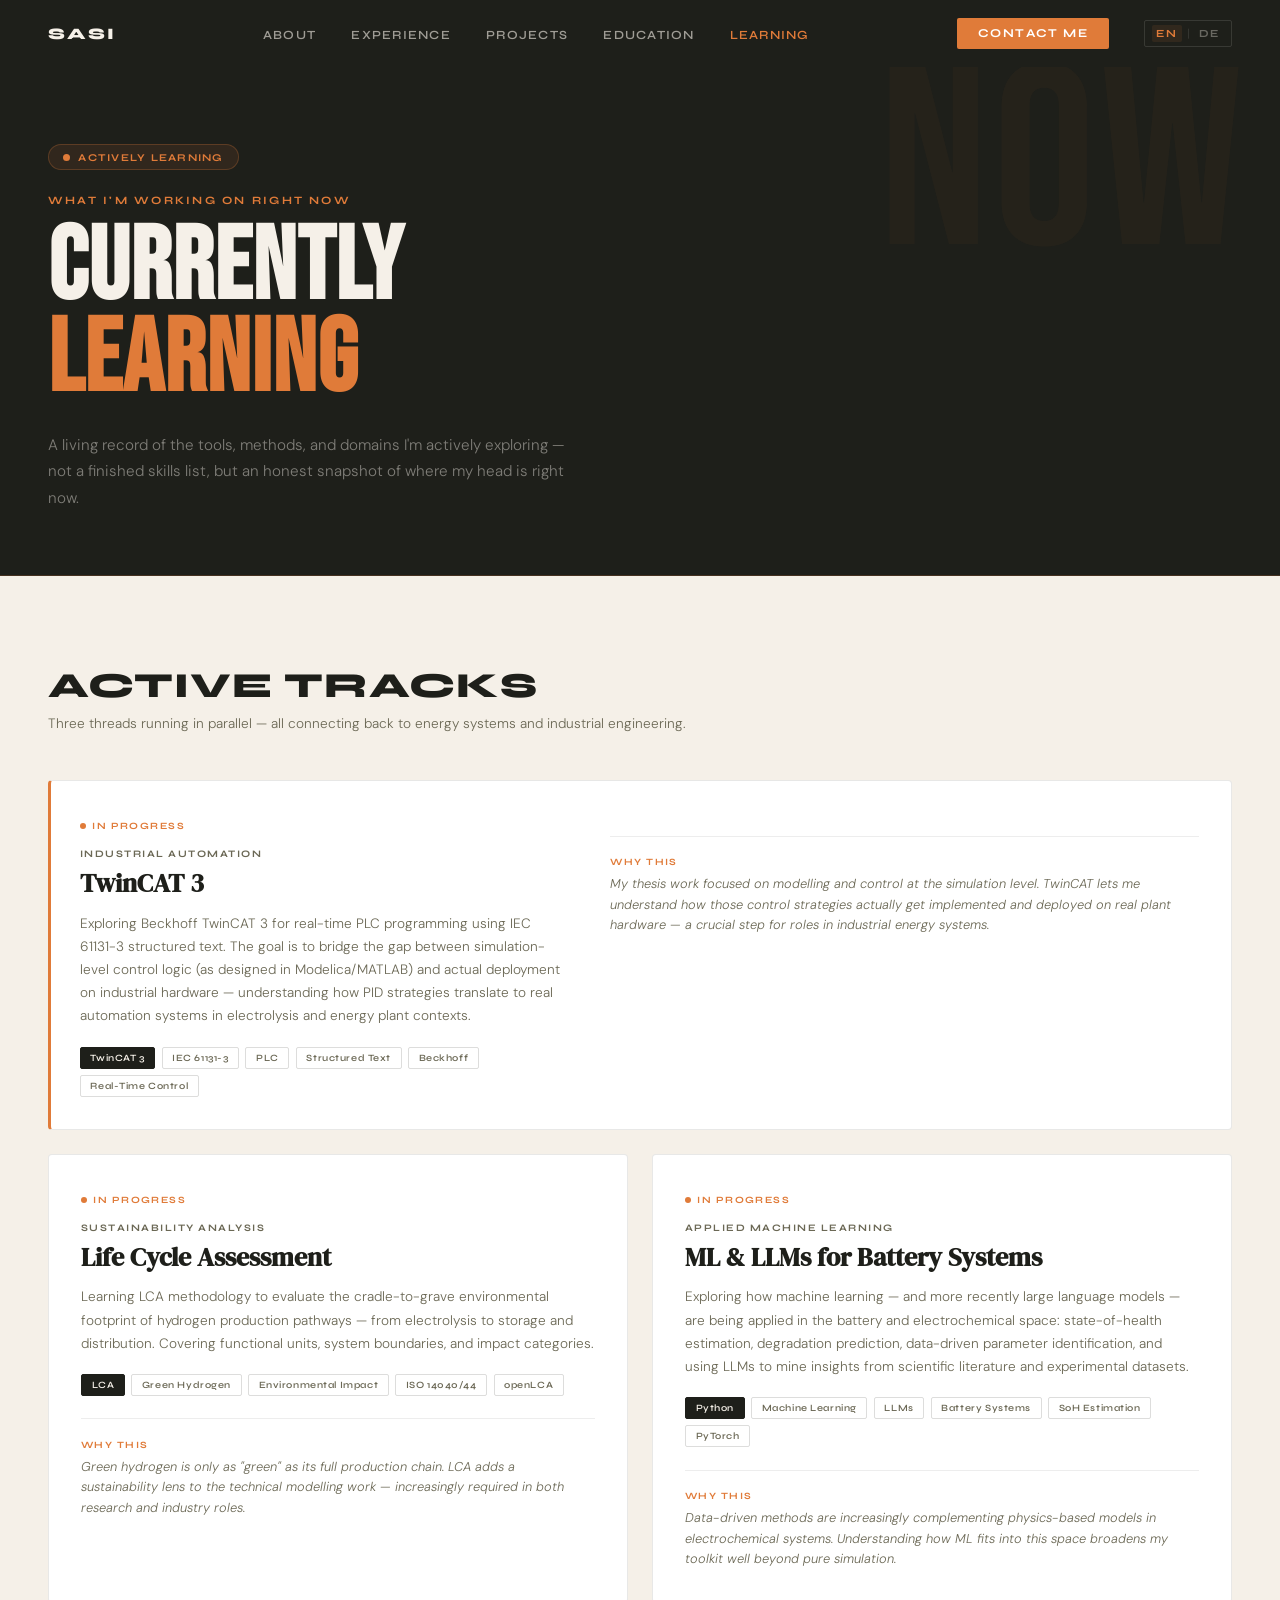
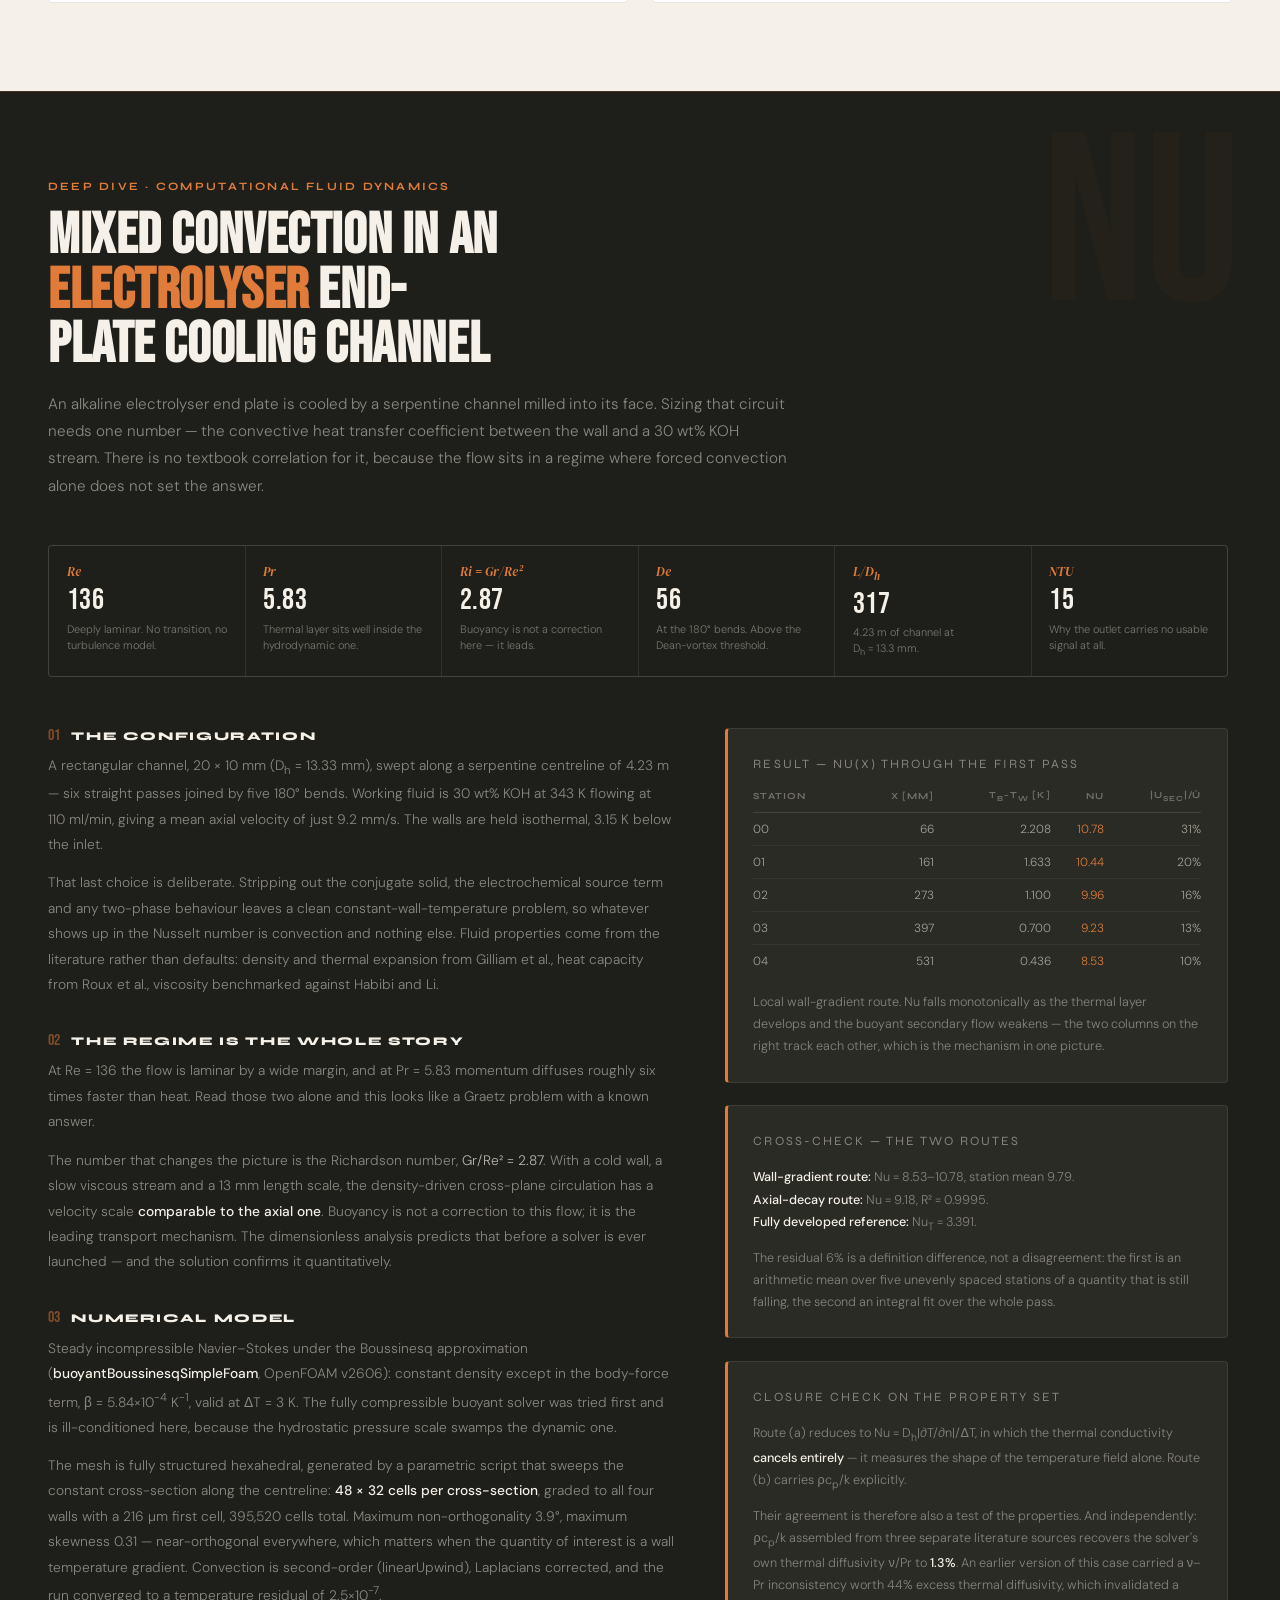
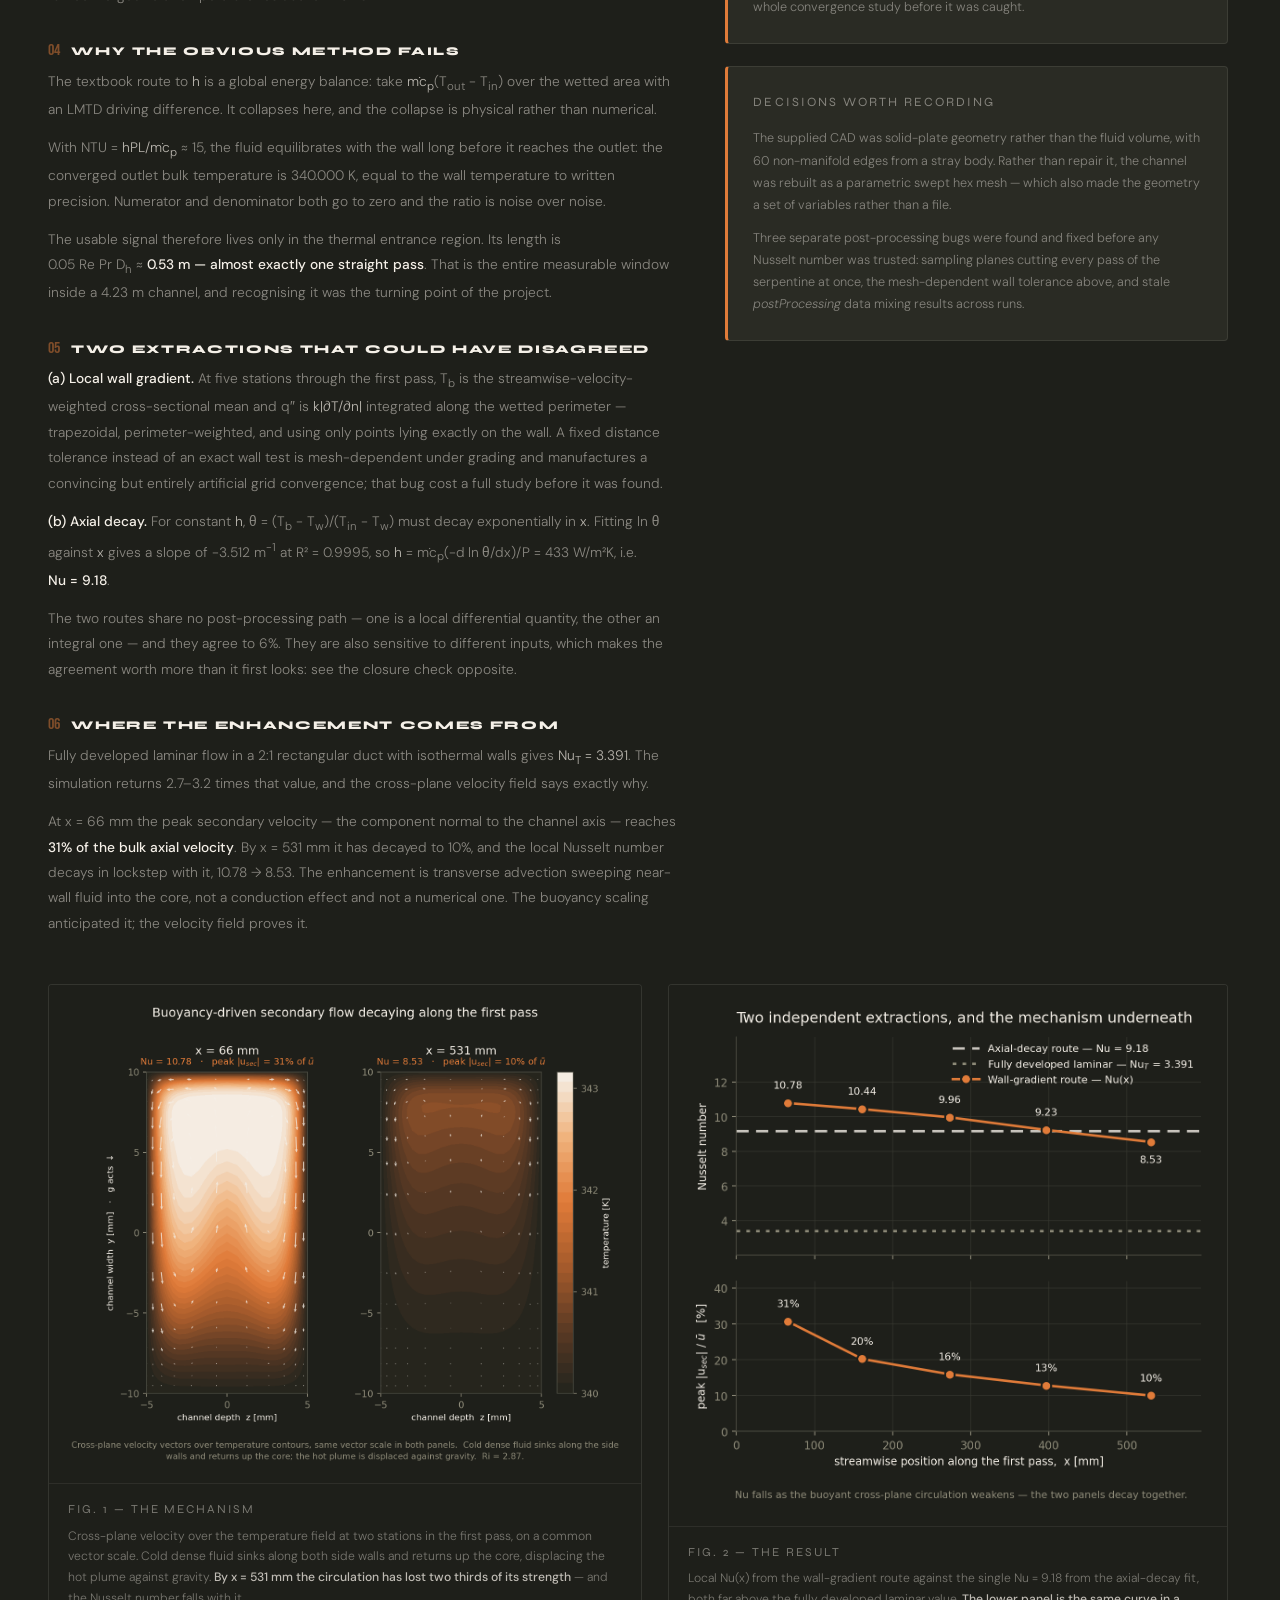
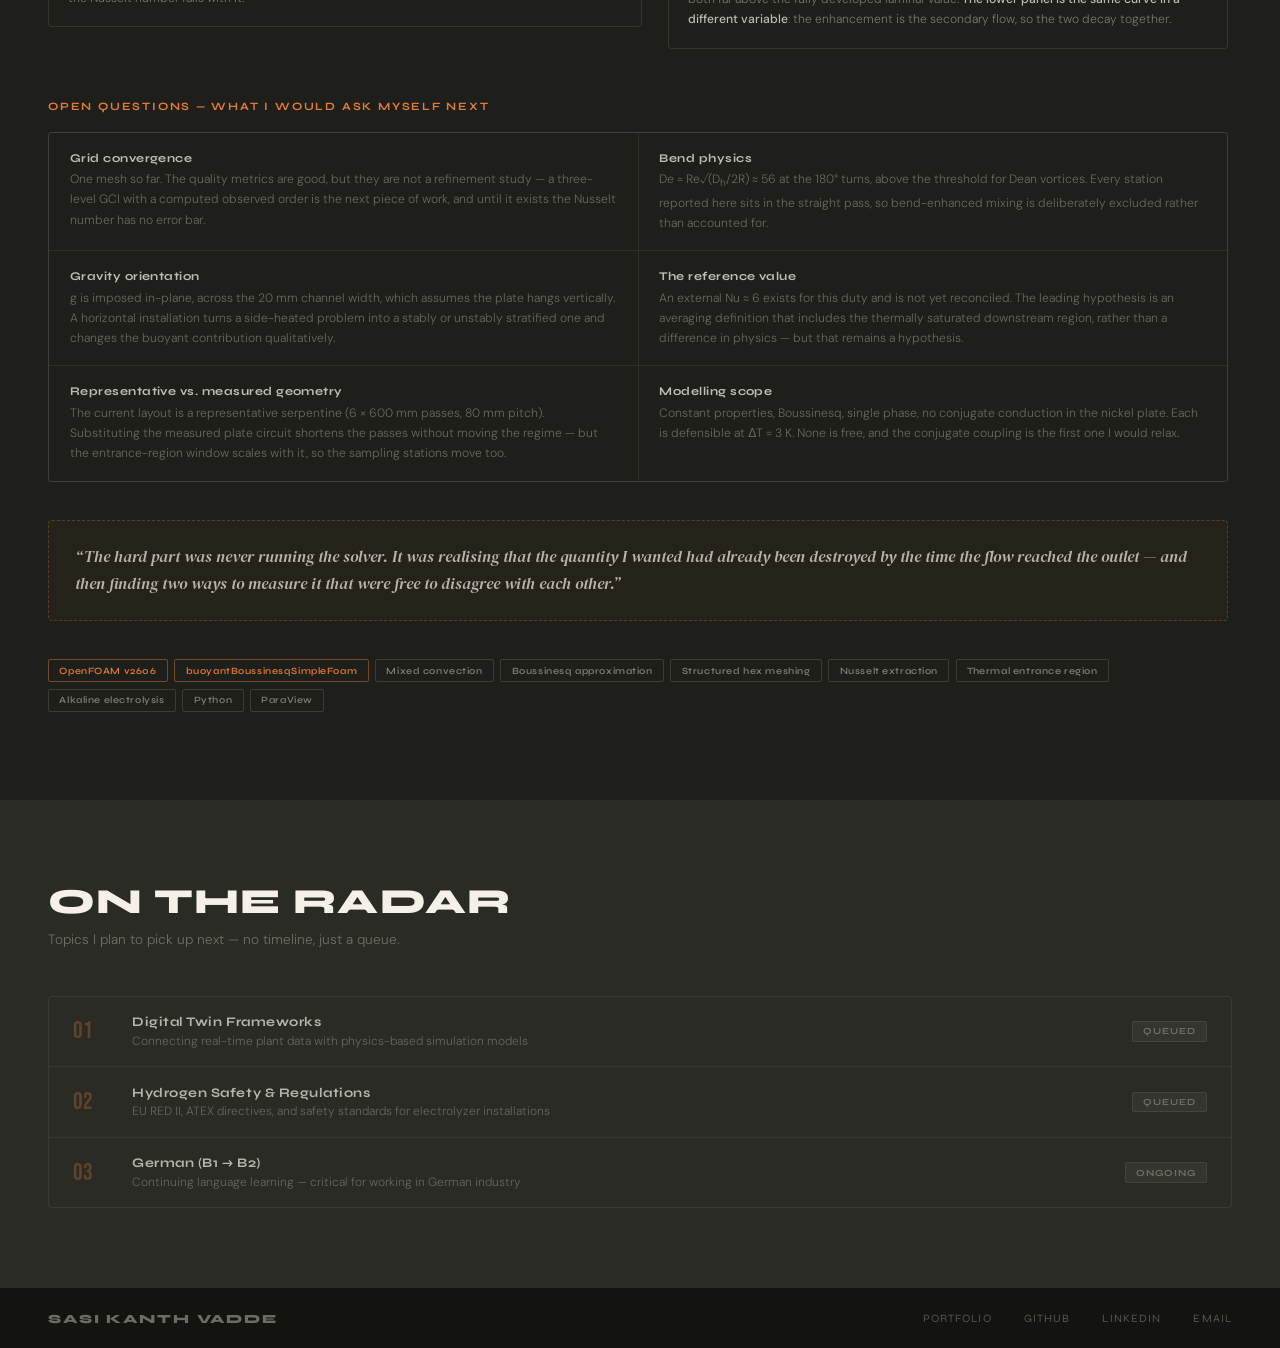
==== commit 20433e58: "Add post-processing figures to CFD deep dive Two figures generated from the converged sampleStations" ====
--- a/learning.html
+++ b/learning.html
@@ -282,6 +282,14 @@
   }
   .cfd-takeaway p { font-family: 'DM Serif Display', serif; font-style: italic; font-size: 1rem; line-height: 1.7; color: rgba(245,240,232,0.7); }
 
+  .cfd-figs { display: grid; grid-template-columns: 1.06fr 1fr; gap: 1.6rem; margin-top: 3rem; align-items: start; }
+  .cfd-fig { border: 1px solid rgba(245,240,232,0.1); border-radius: 4px; overflow: hidden; background: var(--dark); }
+  .cfd-fig img { display: block; width: 100%; height: auto; }
+  .cfd-fig-cap { padding: 0.95rem 1.2rem 1.1rem; border-top: 1px solid rgba(245,240,232,0.07); }
+  .cfd-fig-num { font-family: 'Syne', sans-serif; font-size: 0.58rem; letter-spacing: 0.16em; text-transform: uppercase; color: var(--orange); font-weight: 700; margin-bottom: 0.35rem; }
+  .cfd-fig-cap p { font-size: 0.76rem; line-height: 1.7; color: rgba(245,240,232,0.42); font-weight: 300; }
+  .cfd-fig-cap b { color: rgba(245,240,232,0.75); font-weight: 500; }
+
   /* RESPONSIVE */
   @media (max-width: 768px) {
     nav { padding: 1rem 1.5rem; }
@@ -290,6 +298,7 @@
     .cfd-stats { grid-template-columns: repeat(2, 1fr); }
     .cfd-body { grid-template-columns: 1fr; gap: 2rem; }
     .cfd-open-grid { grid-template-columns: 1fr; }
+    .cfd-figs { grid-template-columns: 1fr; }
     .cfd-section::before { display: none; }
     .tracks-grid { grid-template-columns: 1fr; }
     .track-card.featured { grid-column: 1; grid-template-columns: 1fr; gap: 0; }
@@ -518,6 +527,24 @@
    </aside>
   </div>
 
+
+  <div class="cfd-figs">
+    <figure class="cfd-fig">
+      <img src="images/openfoam_secondary_flow.png" alt="Two channel cross-sections at x = 66 mm and x = 531 mm showing temperature contours overlaid with cross-plane velocity vectors; the buoyant circulation is strong upstream and much weaker downstream.">
+      <figcaption class="cfd-fig-cap">
+        <p class="cfd-fig-num">Fig. 1 &mdash; the mechanism</p>
+        <p>Cross-plane velocity over the temperature field at two stations in the first pass, on a common vector scale. Cold dense fluid sinks along both side walls and returns up the core, displacing the hot plume against gravity. <b>By x = 531 mm the circulation has lost two thirds of its strength</b> &mdash; and the Nusselt number falls with it.</p>
+      </figcaption>
+    </figure>
+    <figure class="cfd-fig">
+      <img src="images/openfoam_nusselt_decay.png" alt="Upper panel: local Nusselt number decaying from 10.78 to 8.53 along the first pass, with the axial-decay result of 9.18 and the fully developed reference of 3.391 marked. Lower panel: peak secondary velocity decaying from 31 to 10 percent of the bulk velocity.">
+      <figcaption class="cfd-fig-cap">
+        <p class="cfd-fig-num">Fig. 2 &mdash; the result</p>
+        <p>Local Nu(x) from the wall-gradient route against the single Nu = 9.18 from the axial-decay fit, both far above the fully developed laminar value. <b>The lower panel is the same curve in a different variable</b>: the enhancement is the secondary flow, so the two decay together.</p>
+      </figcaption>
+    </figure>
+  </div>
+
   <div class="cfd-open">
     <p class="cfd-open-label">Open questions &mdash; what I would ask myself next</p>
     <div class="cfd-open-grid">
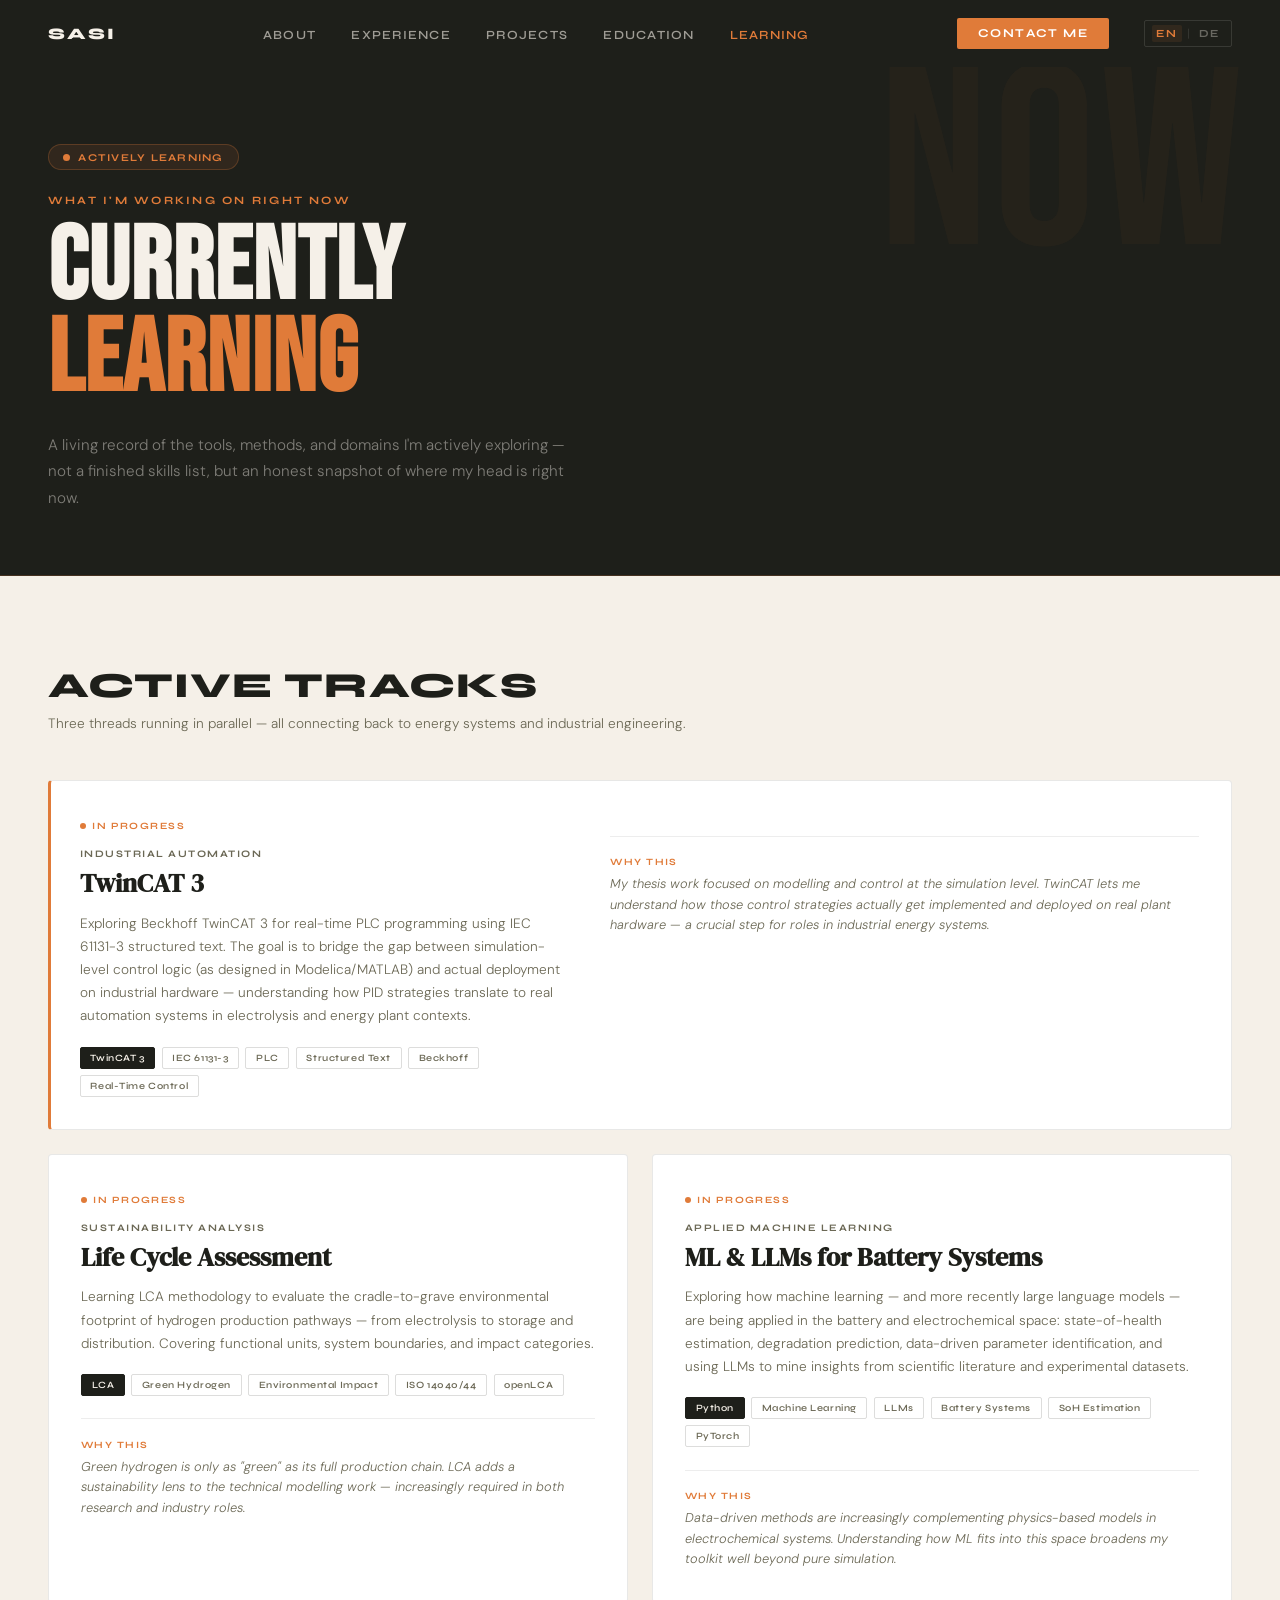
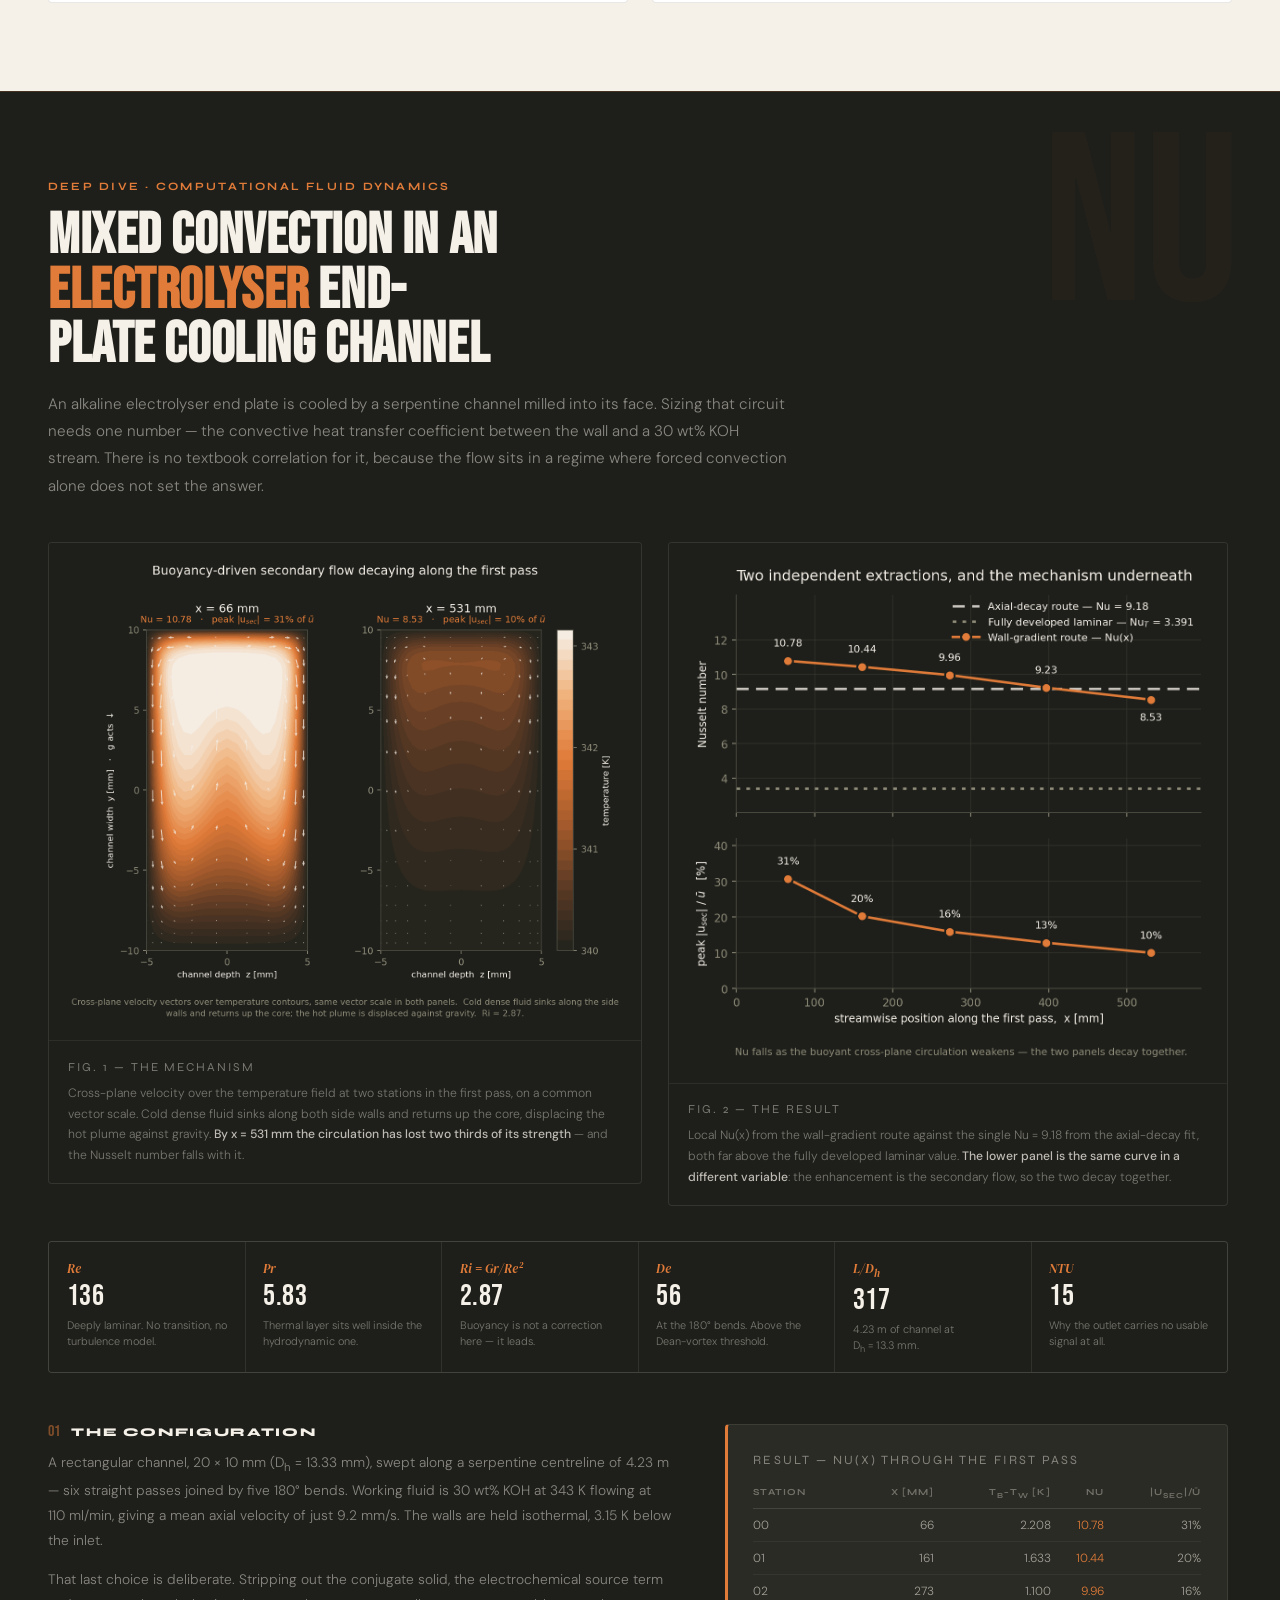
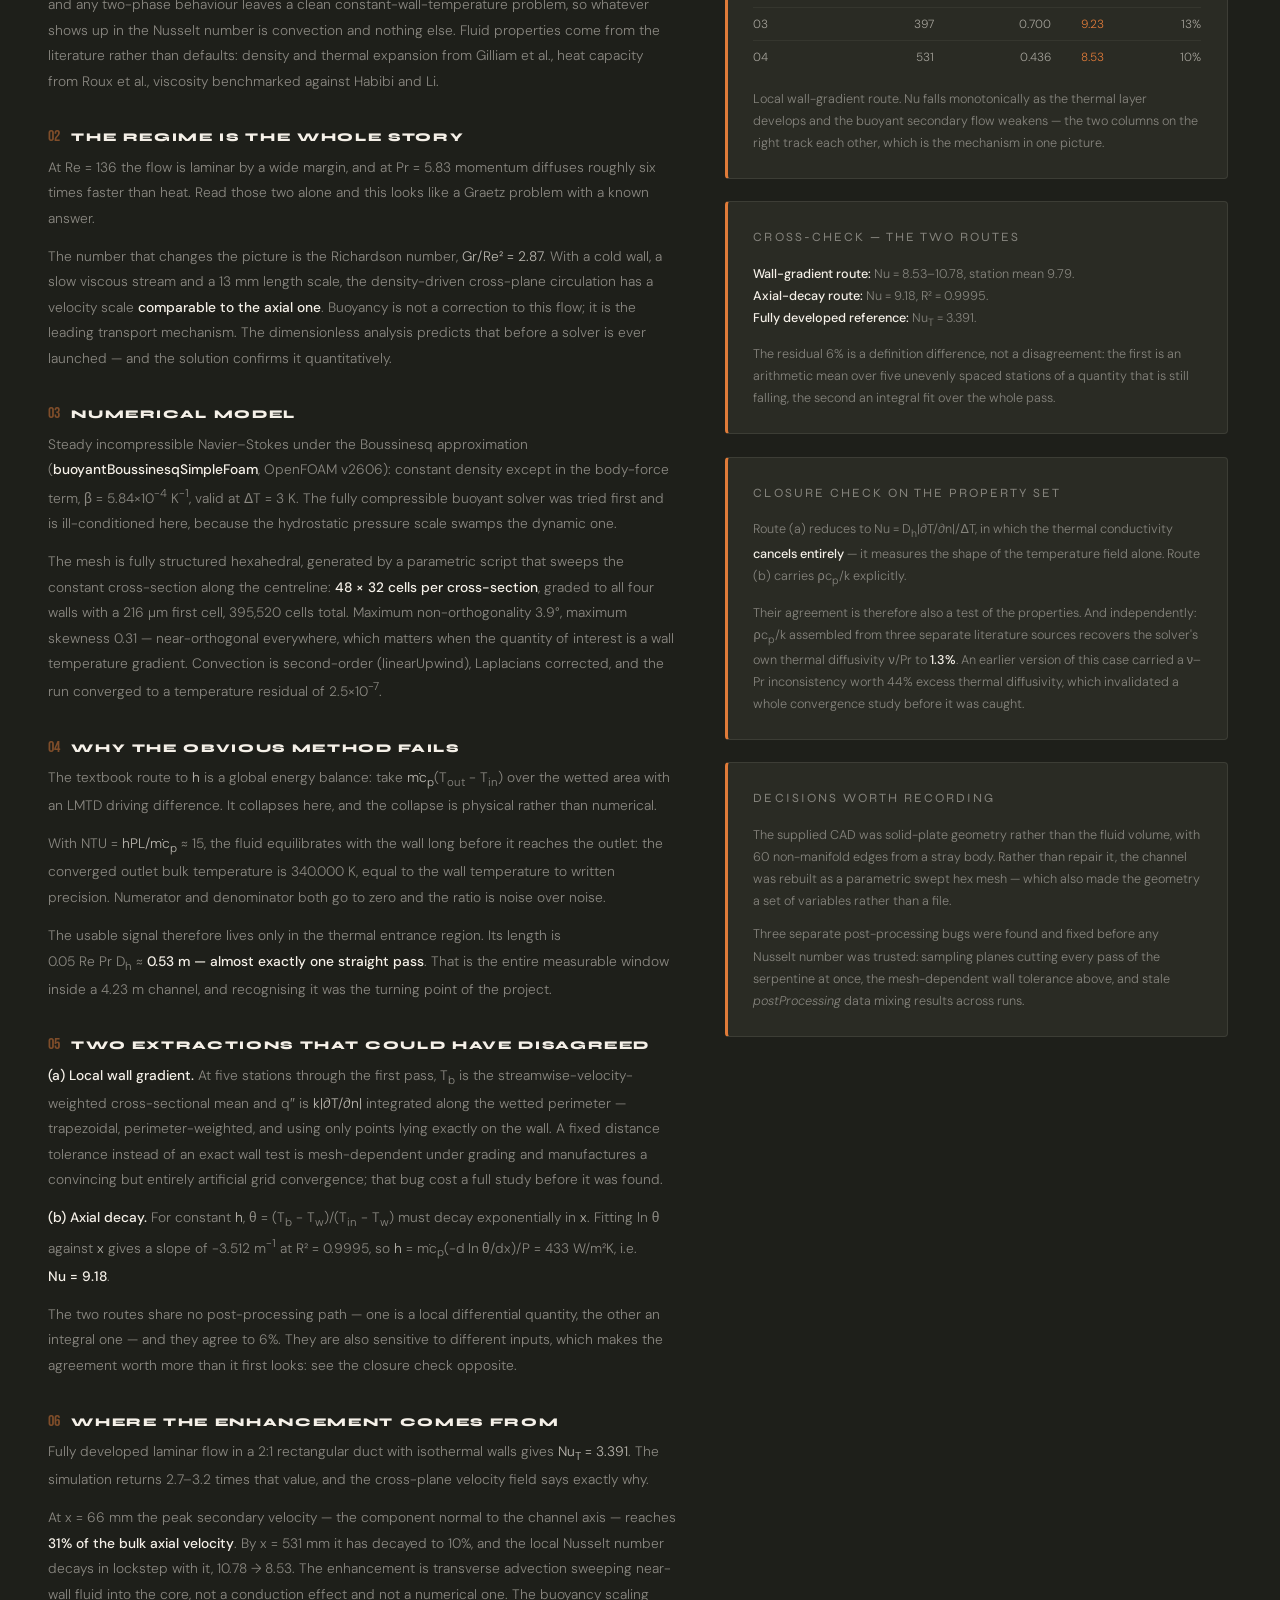
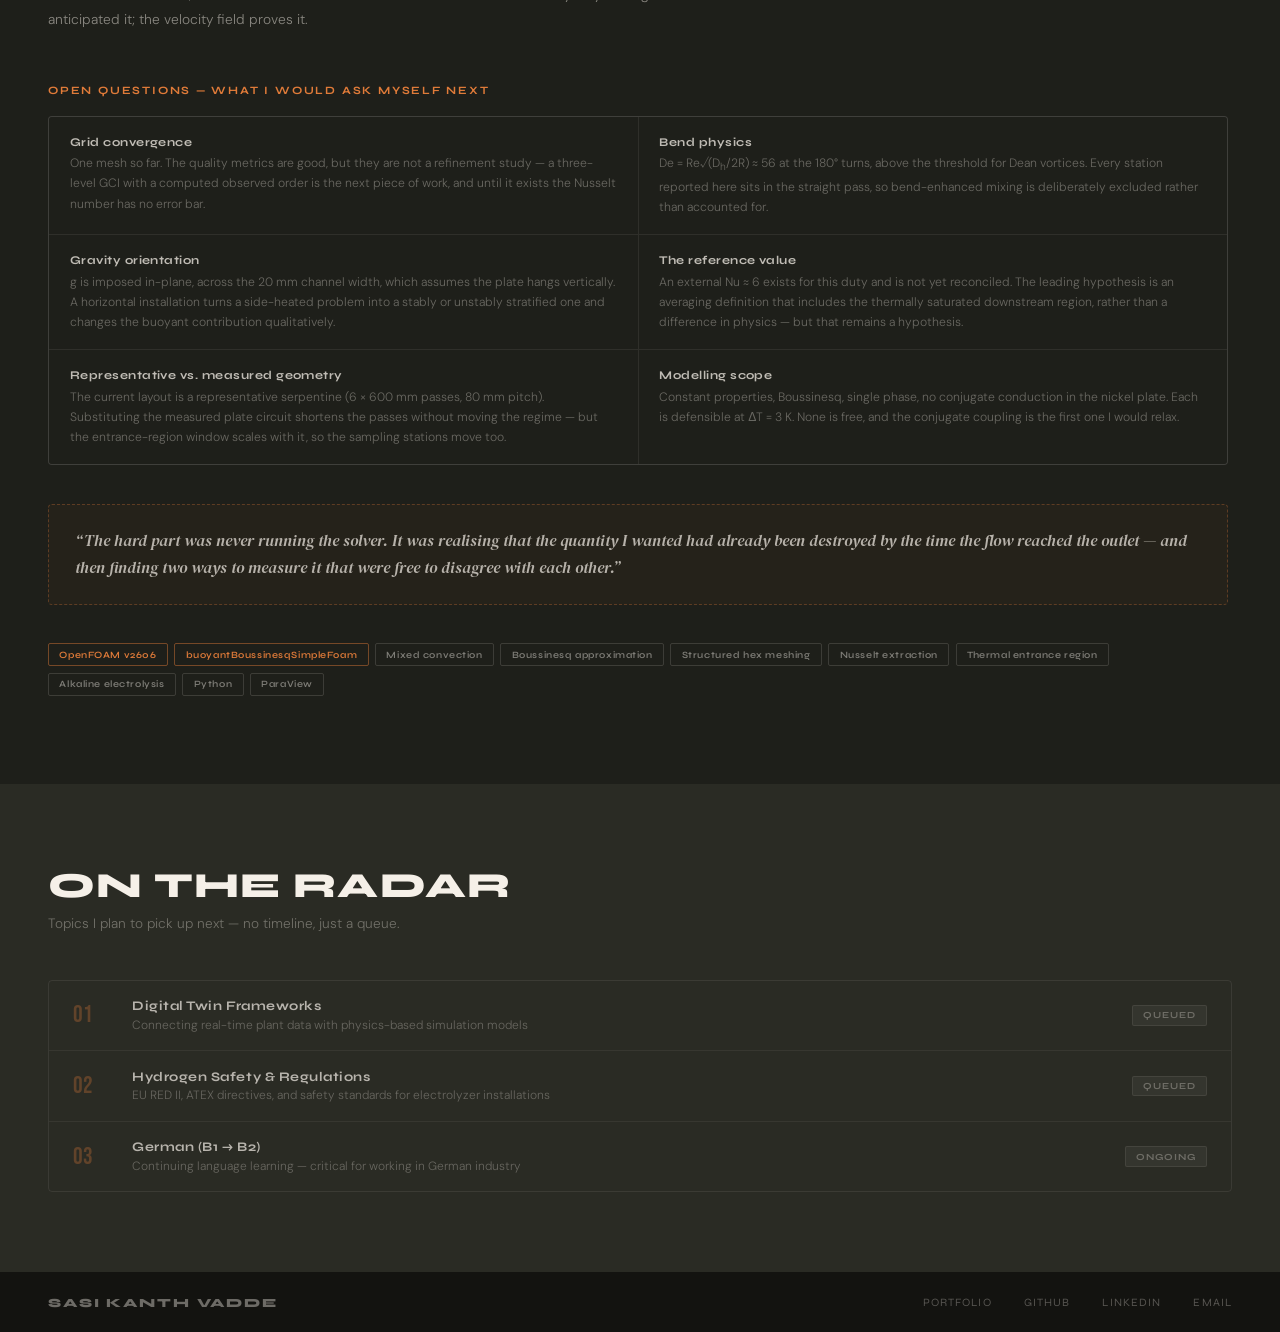
==== commit 534f6f31: "Lead the CFD deep dive with the post-processing figures Move the figure row above the dimensionless-" ====
--- a/learning.html
+++ b/learning.html
@@ -219,7 +219,7 @@
     display: grid; grid-template-columns: repeat(6, 1fr); gap: 1px;
     background: rgba(245,240,232,0.09);
     border: 1px solid rgba(245,240,232,0.09); border-radius: 4px;
-    margin: 2.8rem 0 3.2rem; overflow: hidden;
+    margin: 2.2rem 0 3.2rem; overflow: hidden;
   }
   .cfd-stat { background: var(--dark); padding: 1.1rem 1.1rem 1rem; }
   .cfd-stat-sym { font-family: 'DM Serif Display', serif; font-style: italic; font-size: 0.8rem; color: var(--orange); margin-bottom: 0.3rem; }
@@ -282,7 +282,7 @@
   }
   .cfd-takeaway p { font-family: 'DM Serif Display', serif; font-style: italic; font-size: 1rem; line-height: 1.7; color: rgba(245,240,232,0.7); }
 
-  .cfd-figs { display: grid; grid-template-columns: 1.06fr 1fr; gap: 1.6rem; margin-top: 3rem; align-items: start; }
+  .cfd-figs { display: grid; grid-template-columns: 1.06fr 1fr; gap: 1.6rem; margin: 2.6rem 0 0; align-items: start; }
   .cfd-fig { border: 1px solid rgba(245,240,232,0.1); border-radius: 4px; overflow: hidden; background: var(--dark); }
   .cfd-fig img { display: block; width: 100%; height: auto; }
   .cfd-fig-cap { padding: 0.95rem 1.2rem 1.1rem; border-top: 1px solid rgba(245,240,232,0.07); }
@@ -419,115 +419,6 @@
   <h2 class="cfd-title">Mixed convection in an <span>electrolyser</span> end-plate cooling channel</h2>
   <p class="cfd-lede">An alkaline electrolyser end plate is cooled by a serpentine channel milled into its face. Sizing that circuit needs one number &mdash; the convective heat transfer coefficient between the wall and a 30&nbsp;wt%&nbsp;KOH stream. There is no textbook correlation for it, because the flow sits in a regime where forced convection alone does not set the answer.</p>
 
-  <div class="cfd-stats">
-    <div class="cfd-stat">
-      <p class="cfd-stat-sym">Re</p><p class="cfd-stat-val">136</p>
-      <p class="cfd-stat-note">Deeply laminar. No transition, no turbulence model.</p>
-    </div>
-    <div class="cfd-stat">
-      <p class="cfd-stat-sym">Pr</p><p class="cfd-stat-val">5.83</p>
-      <p class="cfd-stat-note">Thermal layer sits well inside the hydrodynamic one.</p>
-    </div>
-    <div class="cfd-stat">
-      <p class="cfd-stat-sym">Ri = Gr/Re&sup2;</p><p class="cfd-stat-val">2.87</p>
-      <p class="cfd-stat-note">Buoyancy is not a correction here &mdash; it leads.</p>
-    </div>
-    <div class="cfd-stat">
-      <p class="cfd-stat-sym">De</p><p class="cfd-stat-val">56</p>
-      <p class="cfd-stat-note">At the 180&deg; bends. Above the Dean-vortex threshold.</p>
-    </div>
-    <div class="cfd-stat">
-      <p class="cfd-stat-sym">L/D<sub>h</sub></p><p class="cfd-stat-val">317</p>
-      <p class="cfd-stat-note">4.23&nbsp;m of channel at D<sub>h</sub>&nbsp;=&nbsp;13.3&nbsp;mm.</p>
-    </div>
-    <div class="cfd-stat">
-      <p class="cfd-stat-sym">NTU</p><p class="cfd-stat-val">15</p>
-      <p class="cfd-stat-note">Why the outlet carries no usable signal at all.</p>
-    </div>
-  </div>
-
-  <div class="cfd-body">
-   <div class="cfd-prose">
-
-    <div class="cfd-block">
-      <div class="cfd-block-head"><span class="cfd-block-num">01</span><span class="cfd-block-name">The configuration</span></div>
-      <p>A rectangular channel, 20&nbsp;&times;&nbsp;10&nbsp;mm (D<sub>h</sub>&nbsp;=&nbsp;13.33&nbsp;mm), swept along a serpentine centreline of 4.23&nbsp;m &mdash; six straight passes joined by five 180&deg; bends. Working fluid is 30&nbsp;wt%&nbsp;KOH at 343&nbsp;K flowing at 110&nbsp;ml/min, giving a mean axial velocity of just 9.2&nbsp;mm/s. The walls are held isothermal, 3.15&nbsp;K below the inlet.</p>
-      <p>That last choice is deliberate. Stripping out the conjugate solid, the electrochemical source term and any two-phase behaviour leaves a clean constant-wall-temperature problem, so whatever shows up in the Nusselt number is convection and nothing else. Fluid properties come from the literature rather than defaults: density and thermal expansion from Gilliam et&nbsp;al., heat capacity from Roux et&nbsp;al., viscosity benchmarked against Habibi and Li.</p>
-    </div>
-
-    <div class="cfd-block">
-      <div class="cfd-block-head"><span class="cfd-block-num">02</span><span class="cfd-block-name">The regime is the whole story</span></div>
-      <p>At Re&nbsp;=&nbsp;136 the flow is laminar by a wide margin, and at Pr&nbsp;=&nbsp;5.83 momentum diffuses roughly six times faster than heat. Read those two alone and this looks like a Graetz problem with a known answer.</p>
-      <p>The number that changes the picture is the Richardson number, <em>Gr/Re&sup2;&nbsp;=&nbsp;2.87</em>. With a cold wall, a slow viscous stream and a 13&nbsp;mm length scale, the density-driven cross-plane circulation has a velocity scale <b>comparable to the axial one</b>. Buoyancy is not a correction to this flow; it is the leading transport mechanism. The dimensionless analysis predicts that before a solver is ever launched &mdash; and the solution confirms it quantitatively.</p>
-    </div>
-
-    <div class="cfd-block">
-      <div class="cfd-block-head"><span class="cfd-block-num">03</span><span class="cfd-block-name">Numerical model</span></div>
-      <p>Steady incompressible Navier&ndash;Stokes under the Boussinesq approximation (<b>buoyantBoussinesqSimpleFoam</b>, OpenFOAM&nbsp;v2606): constant density except in the body-force term, &beta;&nbsp;=&nbsp;5.84&times;10<sup>&minus;4</sup>&nbsp;K<sup>&minus;1</sup>, valid at &Delta;T&nbsp;=&nbsp;3&nbsp;K. The fully compressible buoyant solver was tried first and is ill-conditioned here, because the hydrostatic pressure scale swamps the dynamic one.</p>
-      <p>The mesh is fully structured hexahedral, generated by a parametric script that sweeps the constant cross-section along the centreline: <b>48&nbsp;&times;&nbsp;32 cells per cross-section</b>, graded to all four walls with a 216&nbsp;&micro;m first cell, 395,520 cells total. Maximum non-orthogonality 3.9&deg;, maximum skewness 0.31 &mdash; near-orthogonal everywhere, which matters when the quantity of interest is a wall temperature gradient. Convection is second-order (linearUpwind), Laplacians corrected, and the run converged to a temperature residual of 2.5&times;10<sup>&minus;7</sup>.</p>
-    </div>
-
-    <div class="cfd-block">
-      <div class="cfd-block-head"><span class="cfd-block-num">04</span><span class="cfd-block-name">Why the obvious method fails</span></div>
-      <p>The textbook route to <em>h</em> is a global energy balance: take <em>&#7745;c<sub>p</sub></em>(T<sub>out</sub>&nbsp;&minus;&nbsp;T<sub>in</sub>) over the wetted area with an LMTD driving difference. It collapses here, and the collapse is physical rather than numerical.</p>
-      <p>With NTU&nbsp;=&nbsp;<em>hPL/&#7745;c<sub>p</sub></em>&nbsp;&asymp;&nbsp;15, the fluid equilibrates with the wall long before it reaches the outlet: the converged outlet bulk temperature is 340.000&nbsp;K, equal to the wall temperature to written precision. Numerator and denominator both go to zero and the ratio is noise over noise.</p>
-      <p>The usable signal therefore lives only in the thermal entrance region. Its length is 0.05&nbsp;Re&nbsp;Pr&nbsp;D<sub>h</sub>&nbsp;&asymp;&nbsp;<b>0.53&nbsp;m &mdash; almost exactly one straight pass</b>. That is the entire measurable window inside a 4.23&nbsp;m channel, and recognising it was the turning point of the project.</p>
-    </div>
-
-    <div class="cfd-block">
-      <div class="cfd-block-head"><span class="cfd-block-num">05</span><span class="cfd-block-name">Two extractions that could have disagreed</span></div>
-      <p><b>(a) Local wall gradient.</b> At five stations through the first pass, T<sub>b</sub> is the streamwise-velocity-weighted cross-sectional mean and q&Prime; is <em>k|&part;T/&part;n|</em> integrated along the wetted perimeter &mdash; trapezoidal, perimeter-weighted, and using only points lying exactly on the wall. A fixed distance tolerance instead of an exact wall test is mesh-dependent under grading and manufactures a convincing but entirely artificial grid convergence; that bug cost a full study before it was found.</p>
-      <p><b>(b) Axial decay.</b> For constant <em>h</em>, &theta;&nbsp;=&nbsp;(T<sub>b</sub>&nbsp;&minus;&nbsp;T<sub>w</sub>)/(T<sub>in</sub>&nbsp;&minus;&nbsp;T<sub>w</sub>) must decay exponentially in <em>x</em>. Fitting ln&nbsp;&theta; against <em>x</em> gives a slope of &minus;3.512&nbsp;m<sup>&minus;1</sup> at R&sup2;&nbsp;=&nbsp;0.9995, so <em>h</em>&nbsp;=&nbsp;&#7745;c<sub>p</sub>(&minus;d&thinsp;ln&thinsp;&theta;/dx)/P&nbsp;=&nbsp;433&nbsp;W/m&sup2;K, i.e. <b>Nu&nbsp;=&nbsp;9.18</b>.</p>
-      <p>The two routes share no post-processing path &mdash; one is a local differential quantity, the other an integral one &mdash; and they agree to 6%. They are also sensitive to different inputs, which makes the agreement worth more than it first looks: see the closure check opposite.</p>
-    </div>
-
-    <div class="cfd-block">
-      <div class="cfd-block-head"><span class="cfd-block-num">06</span><span class="cfd-block-name">Where the enhancement comes from</span></div>
-      <p>Fully developed laminar flow in a 2:1 rectangular duct with isothermal walls gives <em>Nu<sub>T</sub>&nbsp;=&nbsp;3.391</em>. The simulation returns 2.7&ndash;3.2 times that value, and the cross-plane velocity field says exactly why.</p>
-      <p>At x&nbsp;=&nbsp;66&nbsp;mm the peak secondary velocity &mdash; the component normal to the channel axis &mdash; reaches <b>31% of the bulk axial velocity</b>. By x&nbsp;=&nbsp;531&nbsp;mm it has decayed to 10%, and the local Nusselt number decays in lockstep with it, 10.78&nbsp;&rarr;&nbsp;8.53. The enhancement is transverse advection sweeping near-wall fluid into the core, not a conduction effect and not a numerical one. The buoyancy scaling anticipated it; the velocity field proves it.</p>
-    </div>
-
-   </div>
-
-   <aside class="cfd-side">
-
-    <div class="cfd-card">
-      <p class="cfd-card-label">Result &mdash; Nu(x) through the first pass</p>
-      <div class="cfd-table-wrap">
-      <table class="cfd-table">
-        <tr><th>Station</th><th>x [mm]</th><th>T<sub>b</sub>&minus;T<sub>w</sub> [K]</th><th>Nu</th><th>|u<sub>sec</sub>|/&#x16B;</th></tr>
-        <tr><td>00</td><td>66</td><td>2.208</td><td class="hi">10.78</td><td>31%</td></tr>
-        <tr><td>01</td><td>161</td><td>1.633</td><td class="hi">10.44</td><td>20%</td></tr>
-        <tr><td>02</td><td>273</td><td>1.100</td><td class="hi">9.96</td><td>16%</td></tr>
-        <tr><td>03</td><td>397</td><td>0.700</td><td class="hi">9.23</td><td>13%</td></tr>
-        <tr><td>04</td><td>531</td><td>0.436</td><td class="hi">8.53</td><td>10%</td></tr>
-      </table>
-      </div>
-      <p class="cfd-table-note">Local wall-gradient route. Nu falls monotonically as the thermal layer develops and the buoyant secondary flow weakens &mdash; the two columns on the right track each other, which is the mechanism in one picture.</p>
-    </div>
-
-    <div class="cfd-card">
-      <p class="cfd-card-label">Cross-check &mdash; the two routes</p>
-      <p><b>Wall-gradient route:</b> Nu = 8.53&ndash;10.78, station mean 9.79.<br><b>Axial-decay route:</b> Nu = 9.18, R&sup2; = 0.9995.<br><b>Fully developed reference:</b> Nu<sub>T</sub> = 3.391.</p>
-      <p>The residual 6% is a definition difference, not a disagreement: the first is an arithmetic mean over five unevenly spaced stations of a quantity that is still falling, the second an integral fit over the whole pass.</p>
-    </div>
-
-    <div class="cfd-card">
-      <p class="cfd-card-label">Closure check on the property set</p>
-      <p>Route (a) reduces to Nu&nbsp;=&nbsp;D<sub>h</sub>|&part;T/&part;n|/&Delta;T, in which the thermal conductivity <b>cancels entirely</b> &mdash; it measures the shape of the temperature field alone. Route (b) carries &rho;c<sub>p</sub>/k explicitly.</p>
-      <p>Their agreement is therefore also a test of the properties. And independently: &rho;c<sub>p</sub>/k assembled from three separate literature sources recovers the solver's own thermal diffusivity &nu;/Pr to <b>1.3%</b>. An earlier version of this case carried a &nu;&ndash;Pr inconsistency worth 44% excess thermal diffusivity, which invalidated a whole convergence study before it was caught.</p>
-    </div>
-
-    <div class="cfd-card">
-      <p class="cfd-card-label">Decisions worth recording</p>
-      <p>The supplied CAD was solid-plate geometry rather than the fluid volume, with 60 non-manifold edges from a stray body. Rather than repair it, the channel was rebuilt as a parametric swept hex mesh &mdash; which also made the geometry a set of variables rather than a file.</p>
-      <p>Three separate post-processing bugs were found and fixed before any Nusselt number was trusted: sampling planes cutting every pass of the serpentine at once, the mesh-dependent wall tolerance above, and stale <em>postProcessing</em> data mixing results across runs.</p>
-    </div>
-
-   </aside>
-  </div>
-
-
   <div class="cfd-figs">
     <figure class="cfd-fig">
       <img src="images/openfoam_secondary_flow.png" alt="Two channel cross-sections at x = 66 mm and x = 531 mm showing temperature contours overlaid with cross-plane velocity vectors; the buoyant circulation is strong upstream and much weaker downstream.">
@@ -545,6 +436,115 @@
     </figure>
   </div>
 
+  <div class="cfd-stats">
+    <div class="cfd-stat">
+      <p class="cfd-stat-sym">Re</p><p class="cfd-stat-val">136</p>
+      <p class="cfd-stat-note">Deeply laminar. No transition, no turbulence model.</p>
+    </div>
+    <div class="cfd-stat">
+      <p class="cfd-stat-sym">Pr</p><p class="cfd-stat-val">5.83</p>
+      <p class="cfd-stat-note">Thermal layer sits well inside the hydrodynamic one.</p>
+    </div>
+    <div class="cfd-stat">
+      <p class="cfd-stat-sym">Ri = Gr/Re&sup2;</p><p class="cfd-stat-val">2.87</p>
+      <p class="cfd-stat-note">Buoyancy is not a correction here &mdash; it leads.</p>
+    </div>
+    <div class="cfd-stat">
+      <p class="cfd-stat-sym">De</p><p class="cfd-stat-val">56</p>
+      <p class="cfd-stat-note">At the 180&deg; bends. Above the Dean-vortex threshold.</p>
+    </div>
+    <div class="cfd-stat">
+      <p class="cfd-stat-sym">L/D<sub>h</sub></p><p class="cfd-stat-val">317</p>
+      <p class="cfd-stat-note">4.23&nbsp;m of channel at D<sub>h</sub>&nbsp;=&nbsp;13.3&nbsp;mm.</p>
+    </div>
+    <div class="cfd-stat">
+      <p class="cfd-stat-sym">NTU</p><p class="cfd-stat-val">15</p>
+      <p class="cfd-stat-note">Why the outlet carries no usable signal at all.</p>
+    </div>
+  </div>
+
+  <div class="cfd-body">
+   <div class="cfd-prose">
+
+    <div class="cfd-block">
+      <div class="cfd-block-head"><span class="cfd-block-num">01</span><span class="cfd-block-name">The configuration</span></div>
+      <p>A rectangular channel, 20&nbsp;&times;&nbsp;10&nbsp;mm (D<sub>h</sub>&nbsp;=&nbsp;13.33&nbsp;mm), swept along a serpentine centreline of 4.23&nbsp;m &mdash; six straight passes joined by five 180&deg; bends. Working fluid is 30&nbsp;wt%&nbsp;KOH at 343&nbsp;K flowing at 110&nbsp;ml/min, giving a mean axial velocity of just 9.2&nbsp;mm/s. The walls are held isothermal, 3.15&nbsp;K below the inlet.</p>
+      <p>That last choice is deliberate. Stripping out the conjugate solid, the electrochemical source term and any two-phase behaviour leaves a clean constant-wall-temperature problem, so whatever shows up in the Nusselt number is convection and nothing else. Fluid properties come from the literature rather than defaults: density and thermal expansion from Gilliam et&nbsp;al., heat capacity from Roux et&nbsp;al., viscosity benchmarked against Habibi and Li.</p>
+    </div>
+
+    <div class="cfd-block">
+      <div class="cfd-block-head"><span class="cfd-block-num">02</span><span class="cfd-block-name">The regime is the whole story</span></div>
+      <p>At Re&nbsp;=&nbsp;136 the flow is laminar by a wide margin, and at Pr&nbsp;=&nbsp;5.83 momentum diffuses roughly six times faster than heat. Read those two alone and this looks like a Graetz problem with a known answer.</p>
+      <p>The number that changes the picture is the Richardson number, <em>Gr/Re&sup2;&nbsp;=&nbsp;2.87</em>. With a cold wall, a slow viscous stream and a 13&nbsp;mm length scale, the density-driven cross-plane circulation has a velocity scale <b>comparable to the axial one</b>. Buoyancy is not a correction to this flow; it is the leading transport mechanism. The dimensionless analysis predicts that before a solver is ever launched &mdash; and the solution confirms it quantitatively.</p>
+    </div>
+
+    <div class="cfd-block">
+      <div class="cfd-block-head"><span class="cfd-block-num">03</span><span class="cfd-block-name">Numerical model</span></div>
+      <p>Steady incompressible Navier&ndash;Stokes under the Boussinesq approximation (<b>buoyantBoussinesqSimpleFoam</b>, OpenFOAM&nbsp;v2606): constant density except in the body-force term, &beta;&nbsp;=&nbsp;5.84&times;10<sup>&minus;4</sup>&nbsp;K<sup>&minus;1</sup>, valid at &Delta;T&nbsp;=&nbsp;3&nbsp;K. The fully compressible buoyant solver was tried first and is ill-conditioned here, because the hydrostatic pressure scale swamps the dynamic one.</p>
+      <p>The mesh is fully structured hexahedral, generated by a parametric script that sweeps the constant cross-section along the centreline: <b>48&nbsp;&times;&nbsp;32 cells per cross-section</b>, graded to all four walls with a 216&nbsp;&micro;m first cell, 395,520 cells total. Maximum non-orthogonality 3.9&deg;, maximum skewness 0.31 &mdash; near-orthogonal everywhere, which matters when the quantity of interest is a wall temperature gradient. Convection is second-order (linearUpwind), Laplacians corrected, and the run converged to a temperature residual of 2.5&times;10<sup>&minus;7</sup>.</p>
+    </div>
+
+    <div class="cfd-block">
+      <div class="cfd-block-head"><span class="cfd-block-num">04</span><span class="cfd-block-name">Why the obvious method fails</span></div>
+      <p>The textbook route to <em>h</em> is a global energy balance: take <em>&#7745;c<sub>p</sub></em>(T<sub>out</sub>&nbsp;&minus;&nbsp;T<sub>in</sub>) over the wetted area with an LMTD driving difference. It collapses here, and the collapse is physical rather than numerical.</p>
+      <p>With NTU&nbsp;=&nbsp;<em>hPL/&#7745;c<sub>p</sub></em>&nbsp;&asymp;&nbsp;15, the fluid equilibrates with the wall long before it reaches the outlet: the converged outlet bulk temperature is 340.000&nbsp;K, equal to the wall temperature to written precision. Numerator and denominator both go to zero and the ratio is noise over noise.</p>
+      <p>The usable signal therefore lives only in the thermal entrance region. Its length is 0.05&nbsp;Re&nbsp;Pr&nbsp;D<sub>h</sub>&nbsp;&asymp;&nbsp;<b>0.53&nbsp;m &mdash; almost exactly one straight pass</b>. That is the entire measurable window inside a 4.23&nbsp;m channel, and recognising it was the turning point of the project.</p>
+    </div>
+
+    <div class="cfd-block">
+      <div class="cfd-block-head"><span class="cfd-block-num">05</span><span class="cfd-block-name">Two extractions that could have disagreed</span></div>
+      <p><b>(a) Local wall gradient.</b> At five stations through the first pass, T<sub>b</sub> is the streamwise-velocity-weighted cross-sectional mean and q&Prime; is <em>k|&part;T/&part;n|</em> integrated along the wetted perimeter &mdash; trapezoidal, perimeter-weighted, and using only points lying exactly on the wall. A fixed distance tolerance instead of an exact wall test is mesh-dependent under grading and manufactures a convincing but entirely artificial grid convergence; that bug cost a full study before it was found.</p>
+      <p><b>(b) Axial decay.</b> For constant <em>h</em>, &theta;&nbsp;=&nbsp;(T<sub>b</sub>&nbsp;&minus;&nbsp;T<sub>w</sub>)/(T<sub>in</sub>&nbsp;&minus;&nbsp;T<sub>w</sub>) must decay exponentially in <em>x</em>. Fitting ln&nbsp;&theta; against <em>x</em> gives a slope of &minus;3.512&nbsp;m<sup>&minus;1</sup> at R&sup2;&nbsp;=&nbsp;0.9995, so <em>h</em>&nbsp;=&nbsp;&#7745;c<sub>p</sub>(&minus;d&thinsp;ln&thinsp;&theta;/dx)/P&nbsp;=&nbsp;433&nbsp;W/m&sup2;K, i.e. <b>Nu&nbsp;=&nbsp;9.18</b>.</p>
+      <p>The two routes share no post-processing path &mdash; one is a local differential quantity, the other an integral one &mdash; and they agree to 6%. They are also sensitive to different inputs, which makes the agreement worth more than it first looks: see the closure check opposite.</p>
+    </div>
+
+    <div class="cfd-block">
+      <div class="cfd-block-head"><span class="cfd-block-num">06</span><span class="cfd-block-name">Where the enhancement comes from</span></div>
+      <p>Fully developed laminar flow in a 2:1 rectangular duct with isothermal walls gives <em>Nu<sub>T</sub>&nbsp;=&nbsp;3.391</em>. The simulation returns 2.7&ndash;3.2 times that value, and the cross-plane velocity field says exactly why.</p>
+      <p>At x&nbsp;=&nbsp;66&nbsp;mm the peak secondary velocity &mdash; the component normal to the channel axis &mdash; reaches <b>31% of the bulk axial velocity</b>. By x&nbsp;=&nbsp;531&nbsp;mm it has decayed to 10%, and the local Nusselt number decays in lockstep with it, 10.78&nbsp;&rarr;&nbsp;8.53. The enhancement is transverse advection sweeping near-wall fluid into the core, not a conduction effect and not a numerical one. The buoyancy scaling anticipated it; the velocity field proves it.</p>
+    </div>
+
+   </div>
+
+   <aside class="cfd-side">
+
+    <div class="cfd-card">
+      <p class="cfd-card-label">Result &mdash; Nu(x) through the first pass</p>
+      <div class="cfd-table-wrap">
+      <table class="cfd-table">
+        <tr><th>Station</th><th>x [mm]</th><th>T<sub>b</sub>&minus;T<sub>w</sub> [K]</th><th>Nu</th><th>|u<sub>sec</sub>|/&#x16B;</th></tr>
+        <tr><td>00</td><td>66</td><td>2.208</td><td class="hi">10.78</td><td>31%</td></tr>
+        <tr><td>01</td><td>161</td><td>1.633</td><td class="hi">10.44</td><td>20%</td></tr>
+        <tr><td>02</td><td>273</td><td>1.100</td><td class="hi">9.96</td><td>16%</td></tr>
+        <tr><td>03</td><td>397</td><td>0.700</td><td class="hi">9.23</td><td>13%</td></tr>
+        <tr><td>04</td><td>531</td><td>0.436</td><td class="hi">8.53</td><td>10%</td></tr>
+      </table>
+      </div>
+      <p class="cfd-table-note">Local wall-gradient route. Nu falls monotonically as the thermal layer develops and the buoyant secondary flow weakens &mdash; the two columns on the right track each other, which is the mechanism in one picture.</p>
+    </div>
+
+    <div class="cfd-card">
+      <p class="cfd-card-label">Cross-check &mdash; the two routes</p>
+      <p><b>Wall-gradient route:</b> Nu = 8.53&ndash;10.78, station mean 9.79.<br><b>Axial-decay route:</b> Nu = 9.18, R&sup2; = 0.9995.<br><b>Fully developed reference:</b> Nu<sub>T</sub> = 3.391.</p>
+      <p>The residual 6% is a definition difference, not a disagreement: the first is an arithmetic mean over five unevenly spaced stations of a quantity that is still falling, the second an integral fit over the whole pass.</p>
+    </div>
+
+    <div class="cfd-card">
+      <p class="cfd-card-label">Closure check on the property set</p>
+      <p>Route (a) reduces to Nu&nbsp;=&nbsp;D<sub>h</sub>|&part;T/&part;n|/&Delta;T, in which the thermal conductivity <b>cancels entirely</b> &mdash; it measures the shape of the temperature field alone. Route (b) carries &rho;c<sub>p</sub>/k explicitly.</p>
+      <p>Their agreement is therefore also a test of the properties. And independently: &rho;c<sub>p</sub>/k assembled from three separate literature sources recovers the solver's own thermal diffusivity &nu;/Pr to <b>1.3%</b>. An earlier version of this case carried a &nu;&ndash;Pr inconsistency worth 44% excess thermal diffusivity, which invalidated a whole convergence study before it was caught.</p>
+    </div>
+
+    <div class="cfd-card">
+      <p class="cfd-card-label">Decisions worth recording</p>
+      <p>The supplied CAD was solid-plate geometry rather than the fluid volume, with 60 non-manifold edges from a stray body. Rather than repair it, the channel was rebuilt as a parametric swept hex mesh &mdash; which also made the geometry a set of variables rather than a file.</p>
+      <p>Three separate post-processing bugs were found and fixed before any Nusselt number was trusted: sampling planes cutting every pass of the serpentine at once, the mesh-dependent wall tolerance above, and stale <em>postProcessing</em> data mixing results across runs.</p>
+    </div>
+
+   </aside>
+  </div>
+
+
   <div class="cfd-open">
     <p class="cfd-open-label">Open questions &mdash; what I would ask myself next</p>
     <div class="cfd-open-grid">
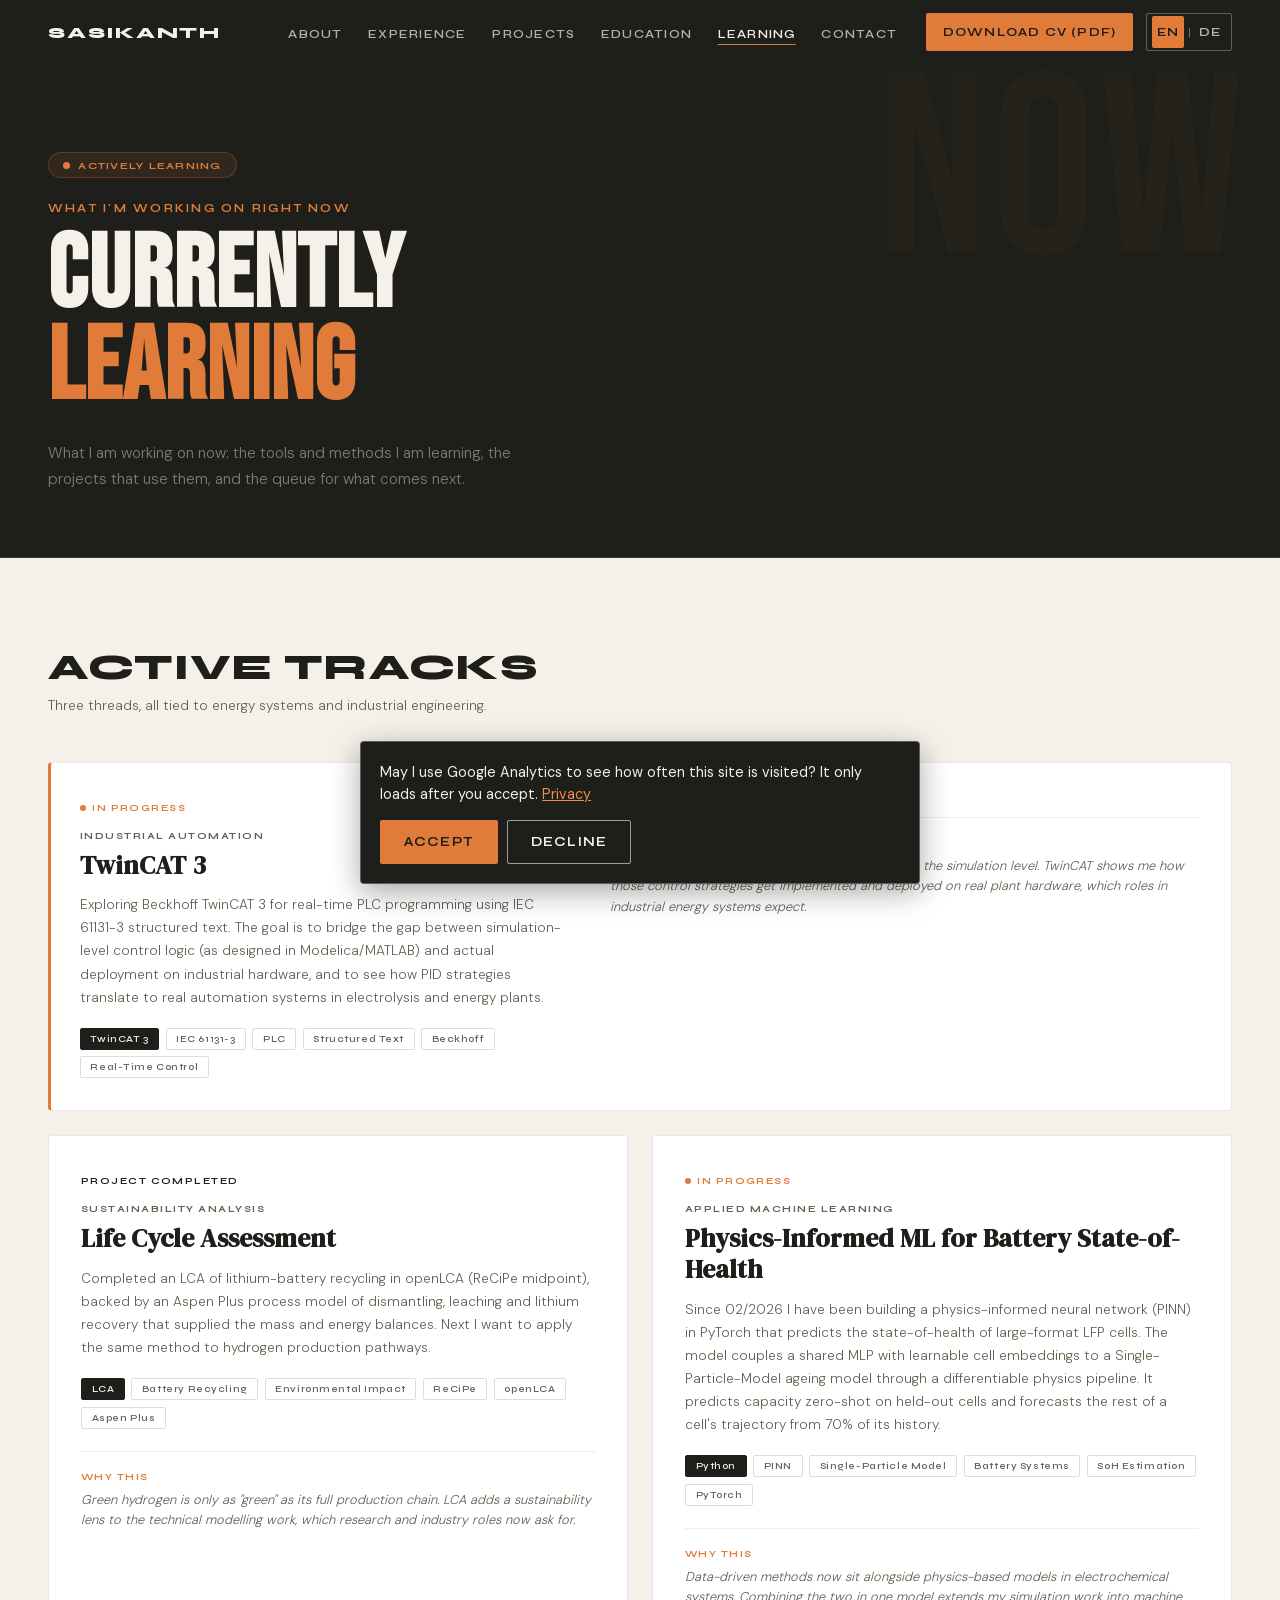
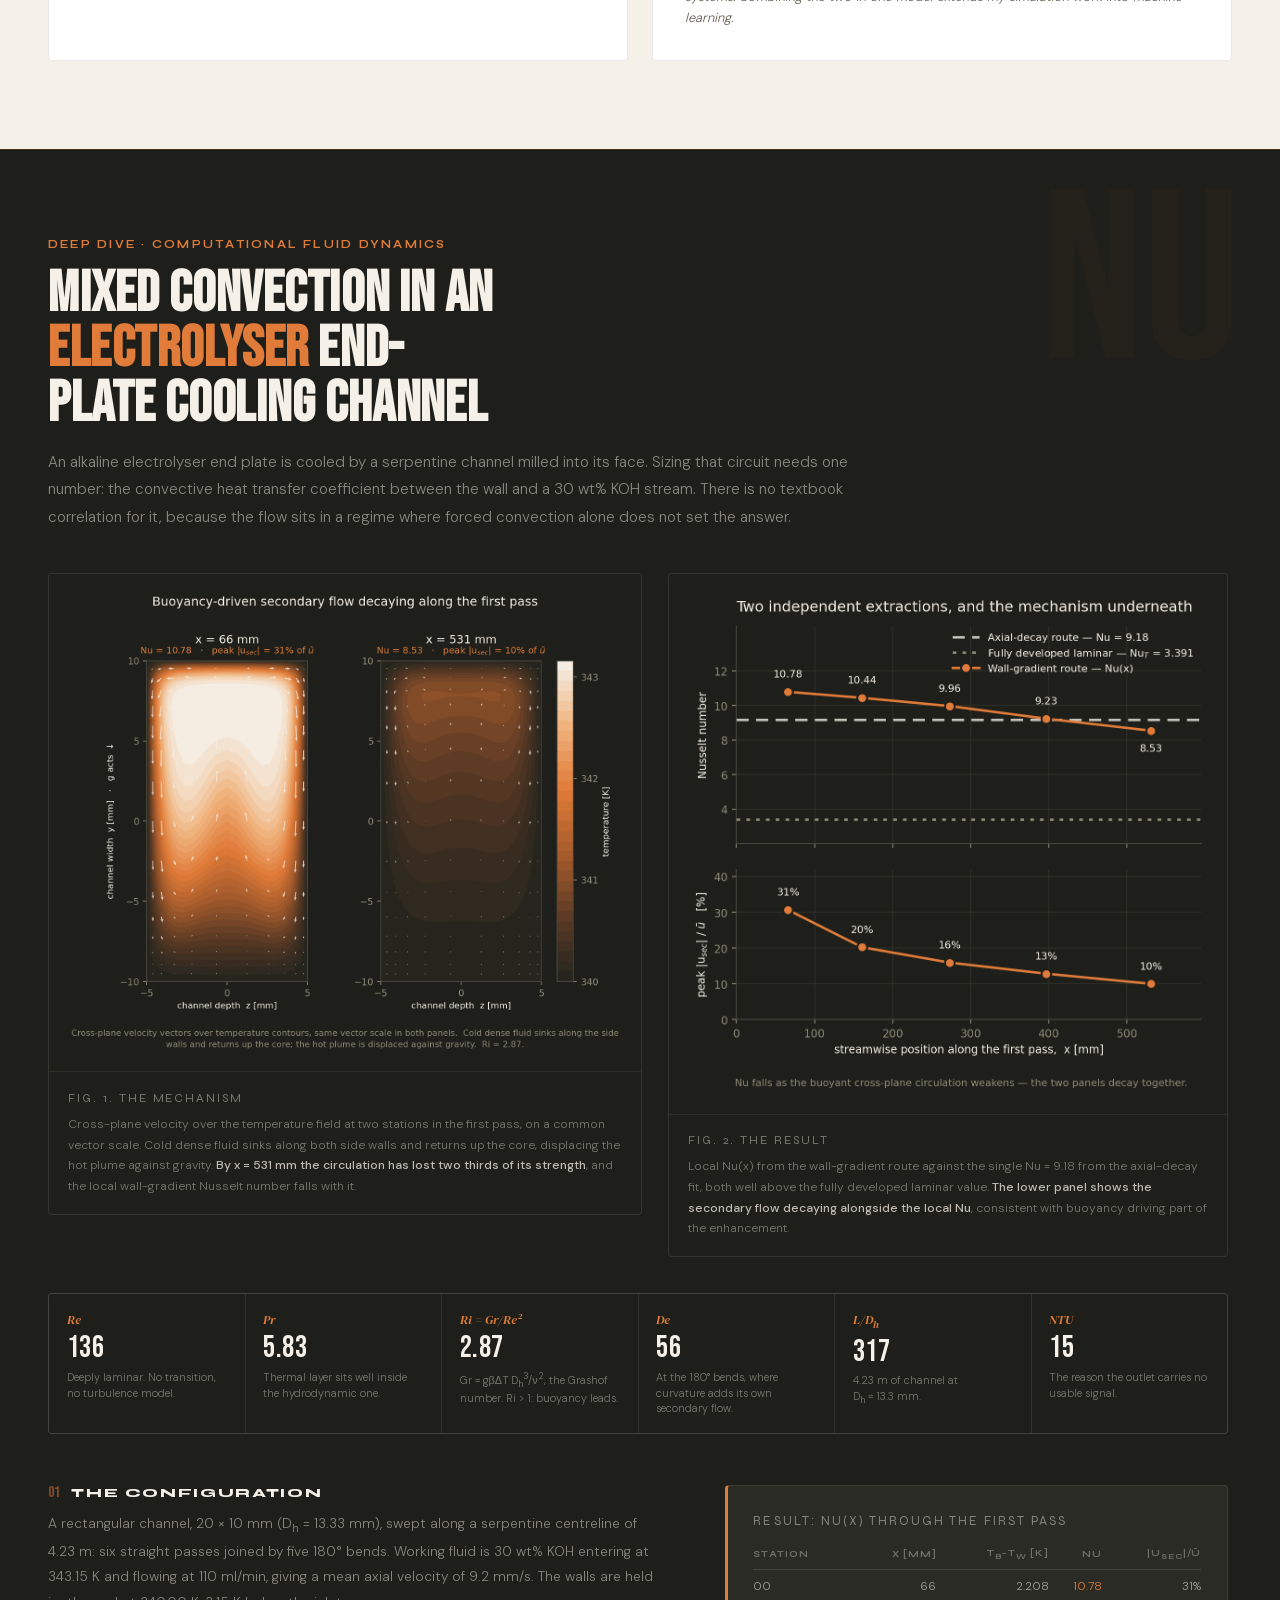
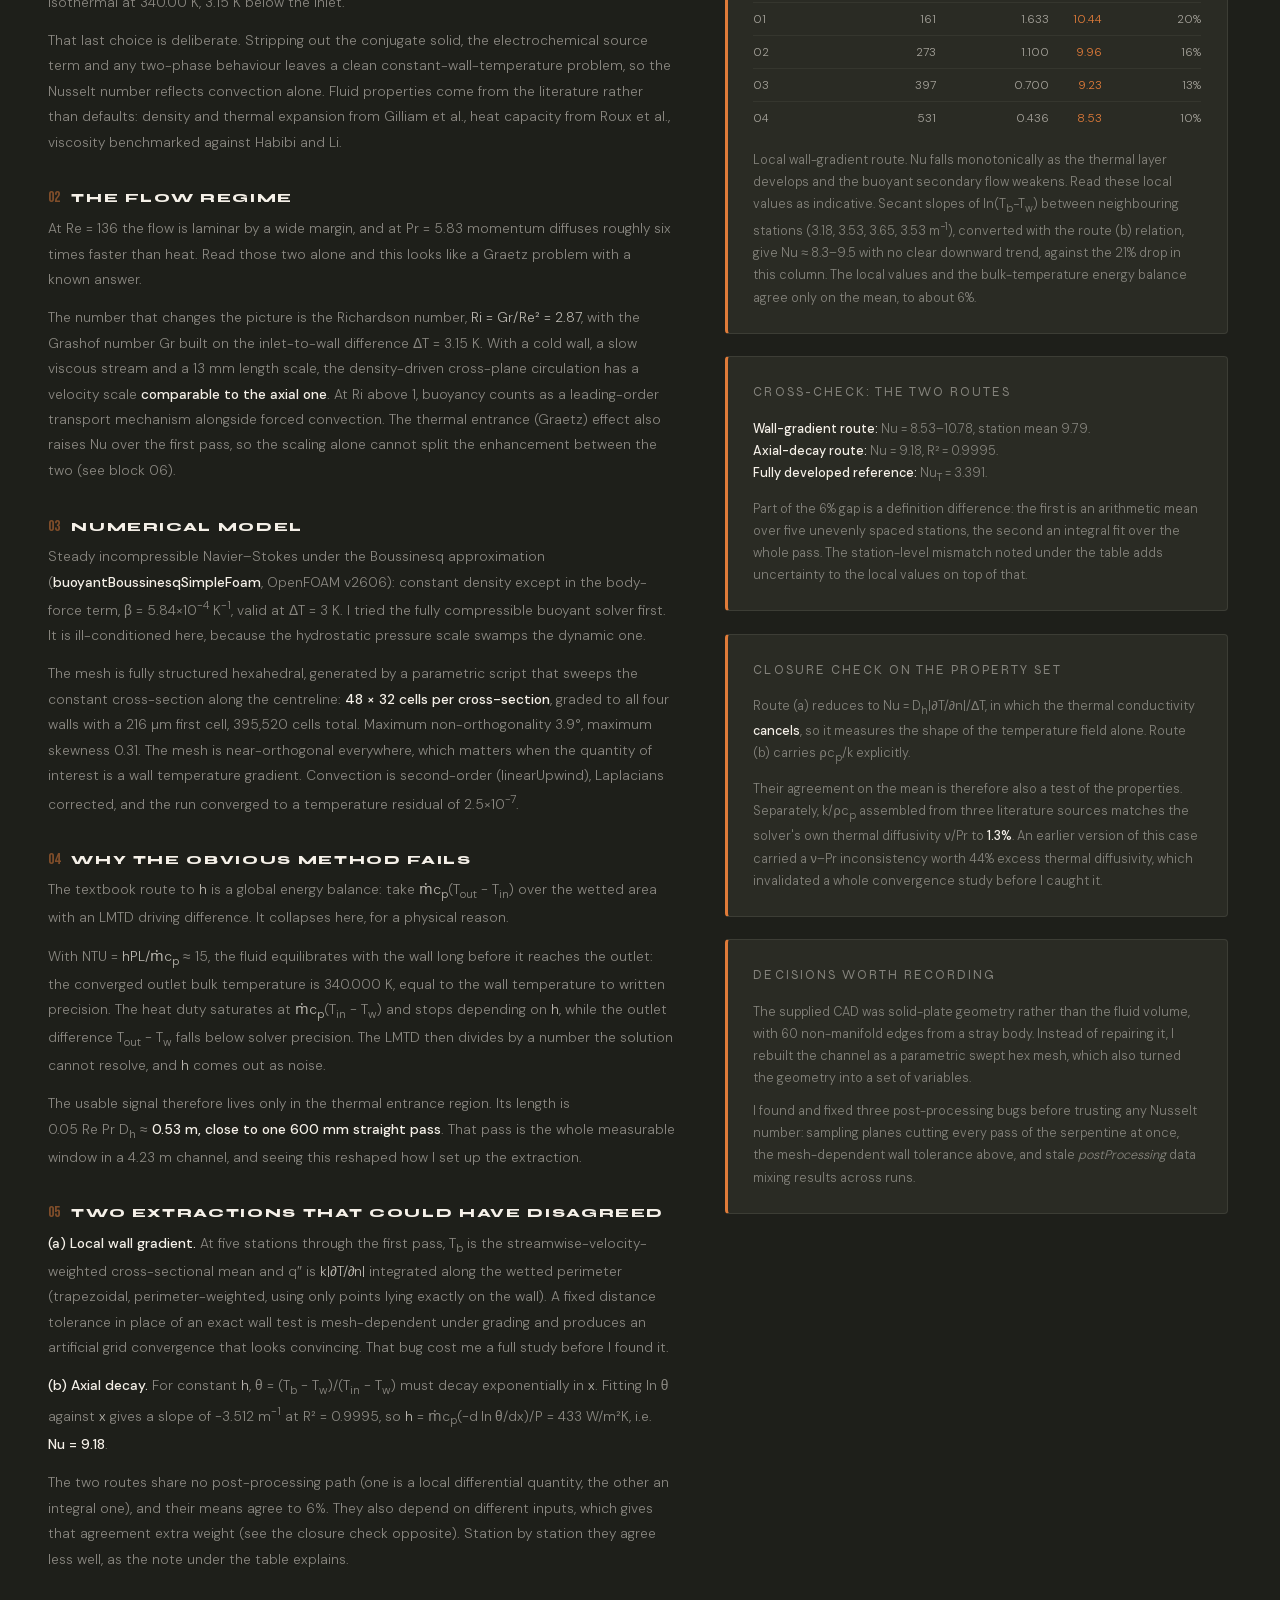
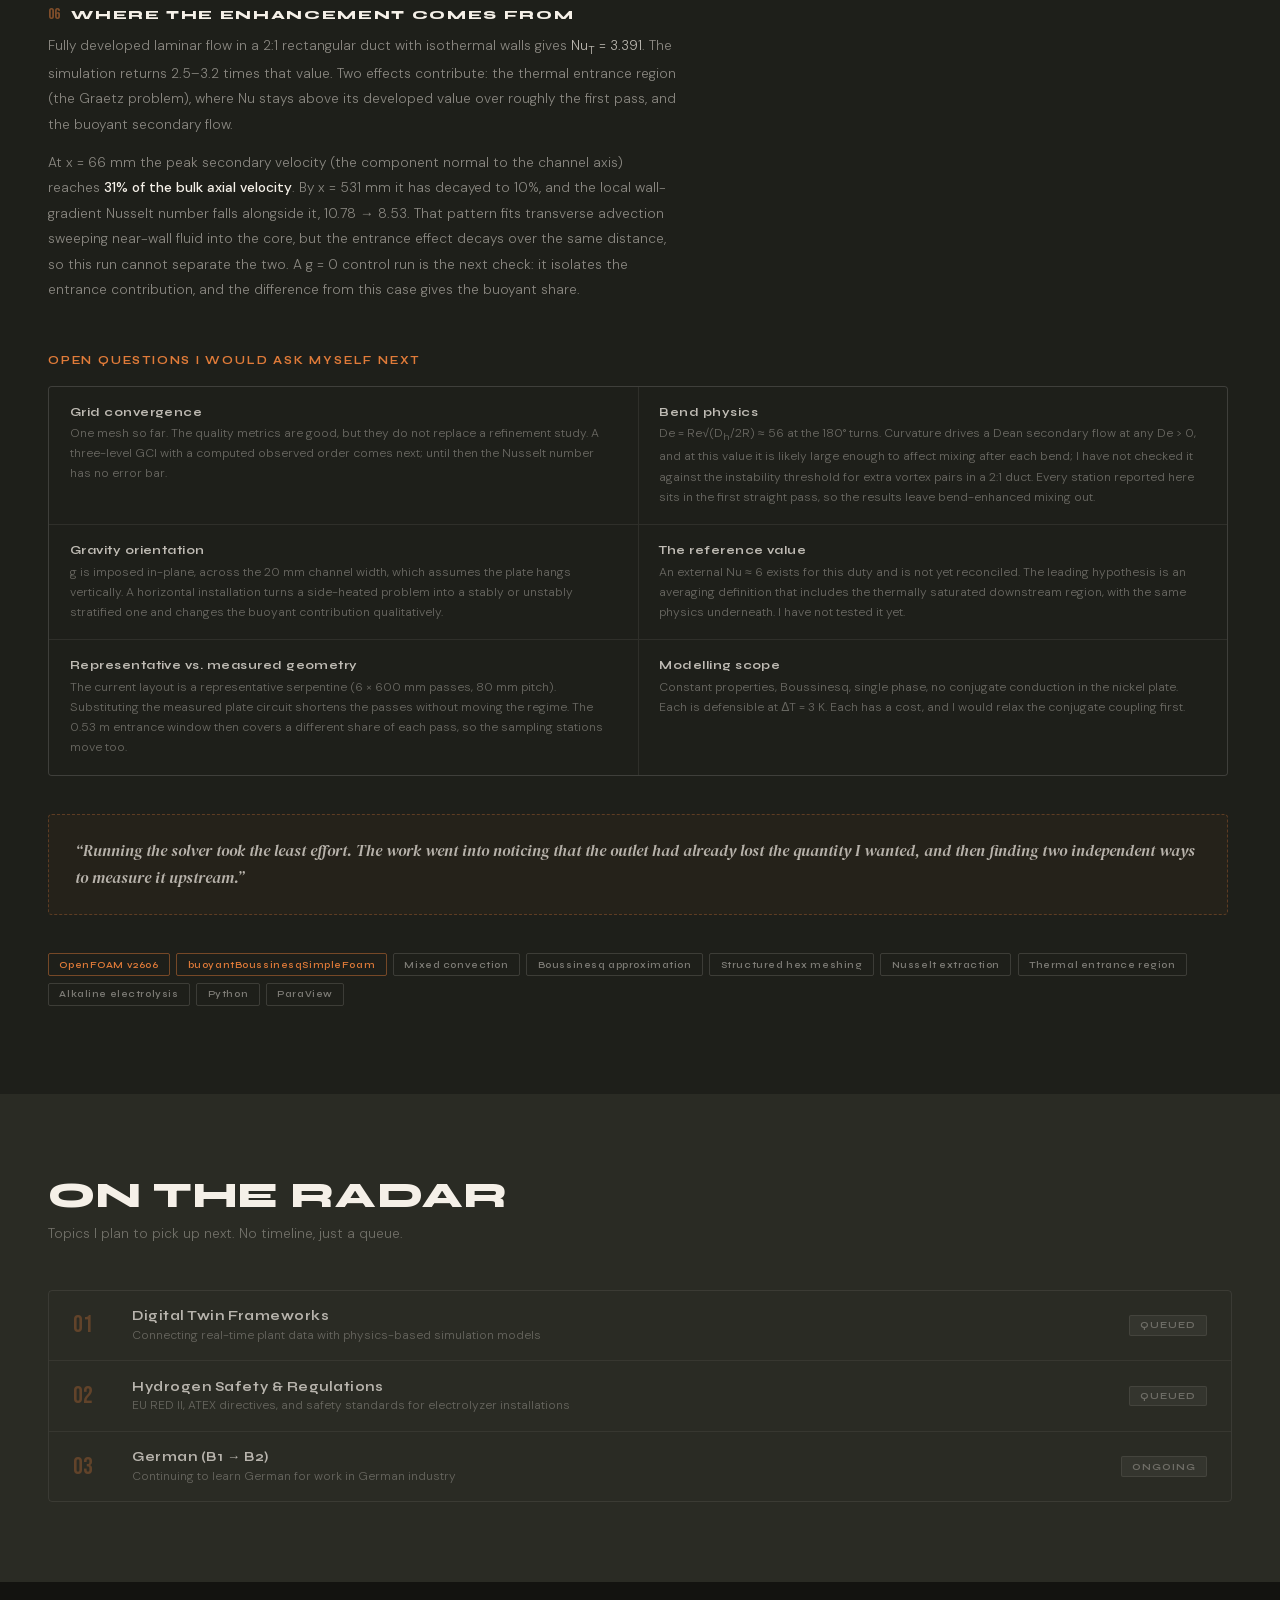
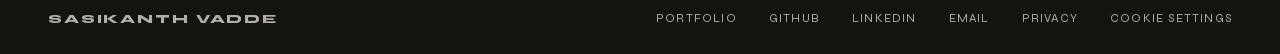
==== commit 9dff68cd: "Rework portfolio for recruiters, mobile, privacy and page weight Fixes the leftover heredoc text tha" ====
--- a/learning.html
+++ b/learning.html
@@ -3,66 +3,30 @@
 <head>
 <meta charset="UTF-8">
 <meta name="viewport" content="width=device-width, initial-scale=1.0">
-<script async src="https://www.googletagmanager.com/gtag/js?id=G-0ZYSKMET75"></script>
-<script>
-  window.dataLayer = window.dataLayer || [];
-  function gtag(){dataLayer.push(arguments);}
-  gtag('js', new Date());
-  gtag('config', 'G-0ZYSKMET75');
-</script>
-<title>Currently Learning — Sasi Kanth Vadde</title>
-<link href="https://fonts.googleapis.com/css2?family=Bebas+Neue&family=DM+Serif+Display:ital@0;1&family=Syne:wght@400;600;700;800&family=DM+Sans:wght@300;400;500&display=swap" rel="stylesheet">
+<title>Currently Learning | Sasikanth Vadde</title>
+<meta name="description" content="What Sasikanth Vadde is learning now: TwinCAT 3 PLC programming, life cycle assessment and physics-informed machine learning, plus an OpenFOAM CFD deep dive.">
+<link rel="canonical" href="https://sasi-vadde.github.io/portfolio/learning.html">
+<link rel="icon" href="favicon.svg" type="image/svg+xml">
+<meta property="og:type" content="website">
+<meta property="og:title" content="Currently Learning | Sasikanth Vadde">
+<meta property="og:description" content="TwinCAT 3, life cycle assessment, physics-informed ML and an OpenFOAM CFD deep dive.">
+<meta property="og:url" content="https://sasi-vadde.github.io/portfolio/learning.html">
+<meta property="og:image" content="https://sasi-vadde.github.io/portfolio/images/og-image.jpg">
+<meta property="og:image:width" content="1200">
+<meta property="og:image:height" content="630">
+<meta name="twitter:card" content="summary_large_image">
+<meta name="twitter:title" content="Currently Learning | Sasikanth Vadde">
+<meta name="twitter:description" content="TwinCAT 3, life cycle assessment, physics-informed ML and an OpenFOAM CFD deep dive.">
+<meta name="twitter:image" content="https://sasi-vadde.github.io/portfolio/images/og-image.jpg">
+<link rel="stylesheet" href="site.css">
+<script src="consent.js" defer></script>
 <style>
-  *, *::before, *::after { box-sizing: border-box; margin: 0; padding: 0; }
-  :root {
-    --dark: #1e1f1a;
-    --dark2: #2a2b24;
-    --cream: #f5f0e8;
-    --cream2: #ece5d6;
-    --orange: #e07b39;
-    --orange2: #c96a28;
-    --text: #1e1f1a;
-    --muted: #6b6855;
-  }
-  html { scroll-behavior: smooth; }
-  body { font-family: 'DM Sans', sans-serif; background: var(--cream); color: var(--text); overflow-x: hidden; }
-
-  /* NAV */
-  nav {
-    position: fixed; top: 0; left: 0; right: 0; z-index: 100;
-    display: flex; justify-content: space-between; align-items: center;
-    padding: 1.1rem 3rem;
-    background: var(--dark);
-  }
-  .nav-logo { font-family: 'Syne', sans-serif; font-weight: 800; font-size: 1rem; color: var(--cream); letter-spacing: 0.12em; text-transform: uppercase; text-decoration: none; }
-  .nav-links { display: flex; gap: 2.2rem; list-style: none; }
-  .nav-links a { color: rgba(245,240,232,0.6); font-size: 0.78rem; letter-spacing: 0.1em; text-transform: uppercase; text-decoration: none; font-family: 'Syne', sans-serif; font-weight: 600; transition: color 0.2s; }
-  .nav-links a:hover { color: var(--cream); }
-  .nav-links a.active { color: var(--orange); }
-  .nav-cta { background: var(--orange); color: #fff; padding: 0.55rem 1.3rem; border-radius: 2px; font-family: 'Syne', sans-serif; font-weight: 700; font-size: 0.75rem; letter-spacing: 0.12em; text-transform: uppercase; text-decoration: none; transition: background 0.2s; }
-  .nav-cta:hover { background: var(--orange2); }
-
-  /* LANGUAGE TOGGLE */
-  .lang-toggle {
-    display: flex; align-items: center; gap: 0.3rem; margin-left: 1.2rem;
-    border: 1px solid rgba(245,240,232,0.12); border-radius: 2px; padding: 0.25rem 0.4rem;
-  }
-  .lang-btn {
-    background: none; border: none; cursor: pointer;
-    font-family: 'Syne', sans-serif; font-weight: 700; font-size: 0.68rem;
-    letter-spacing: 0.12em; color: rgba(245,240,232,0.35);
-    padding: 0.15rem 0.3rem; border-radius: 2px;
-    transition: color 0.2s, background 0.2s;
-  }
-  .lang-btn:hover { color: var(--cream); }
-  .lang-btn.active { color: var(--orange); background: rgba(224,123,57,0.1); }
-  .lang-sep { color: rgba(245,240,232,0.15); font-size: 0.65rem; font-family: 'Syne', sans-serif; }
+  main { padding-top: var(--nav-h); }
 
   /* PAGE HEADER */
   .page-header {
     background: var(--dark);
     padding: 5.5rem 3rem 4rem;
-    margin-top: 56px;
     position: relative; overflow: hidden;
     border-bottom: 1px solid rgba(224,123,57,0.2);
   }
@@ -110,7 +74,7 @@
     padding: 5.5rem 3rem;
     background: var(--cream);
   }
-  .tracks-label { font-family: 'Syne', sans-serif; font-weight: 800; font-size: 2.2rem; text-transform: uppercase; letter-spacing: 0.03em; margin-bottom: 0.5rem; }
+  .tracks-label { font-family: 'Syne', sans-serif; font-weight: 800; font-size: clamp(1.5rem, 6vw, 2.2rem); text-transform: uppercase; letter-spacing: 0.03em; margin-bottom: 0.5rem; hyphens: auto; overflow-wrap: anywhere; }
   .tracks-sub { font-size: 0.85rem; color: var(--muted); font-weight: 300; margin-bottom: 3rem; }
 
   .tracks-grid { display: grid; grid-template-columns: 1fr 1fr; gap: 1.5rem; }
@@ -169,7 +133,7 @@
   .radar-section .tracks-sub { color: rgba(245,240,232,0.35); }
   .radar-list { display: flex; flex-direction: column; gap: 0; margin-top: 2rem; border: 1px solid rgba(245,240,232,0.08); border-radius: 4px; overflow: hidden; }
   .radar-item {
-    display: grid; grid-template-columns: 2.5rem 1fr auto;
+    display: grid; grid-template-columns: 2.5rem minmax(0, 1fr) auto;
     align-items: center; gap: 1.2rem;
     padding: 1.1rem 1.5rem;
     border-bottom: 1px solid rgba(245,240,232,0.06);
@@ -178,20 +142,10 @@
   .radar-item:last-child { border-bottom: none; }
   .radar-item:hover { background: rgba(245,240,232,0.03); }
   .radar-num { font-family: 'Bebas Neue', sans-serif; font-size: 1.5rem; color: rgba(224,123,57,0.3); line-height: 1; }
-  .radar-name { font-family: 'Syne', sans-serif; font-size: 0.82rem; font-weight: 700; color: rgba(245,240,232,0.7); letter-spacing: 0.04em; }
+  .radar-name { font-family: 'Syne', sans-serif; font-size: 0.82rem; font-weight: 700; color: rgba(245,240,232,0.7); letter-spacing: 0.04em; overflow-wrap: anywhere; }
   .radar-note { font-size: 0.75rem; color: rgba(245,240,232,0.3); font-weight: 300; margin-top: 0.15rem; }
   .radar-badge { font-family: 'Syne', sans-serif; font-size: 0.58rem; letter-spacing: 0.12em; text-transform: uppercase; font-weight: 700; padding: 0.2rem 0.6rem; border-radius: 2px; background: rgba(245,240,232,0.05); color: rgba(245,240,232,0.3); border: 1px solid rgba(245,240,232,0.08); white-space: nowrap; }
 
-  /* FOOTER BAR */
-  footer {
-    background: #131310;
-    padding: 1.4rem 3rem;
-    display: flex; justify-content: space-between; align-items: center;
-  }
-  .footer-name { font-family: 'Syne', sans-serif; font-weight: 800; font-size: 0.78rem; letter-spacing: 0.15em; text-transform: uppercase; color: rgba(245,240,232,0.4); }
-  .footer-links { display: flex; gap: 2rem; }
-  .footer-links a { font-family: 'Syne', sans-serif; font-size: 0.7rem; letter-spacing: 0.1em; text-transform: uppercase; color: rgba(245,240,232,0.3); text-decoration: none; transition: color 0.2s; }
-  .footer-links a:hover { color: var(--orange); }
 
 
   /* CFD DEEP DIVE */
@@ -292,7 +246,6 @@
 
   /* RESPONSIVE */
   @media (max-width: 768px) {
-    nav { padding: 1rem 1.5rem; }
     .page-header { padding: 4rem 1.5rem 3rem; }
     .tracks-section, .radar-section, .cfd-section { padding: 4rem 1.5rem; }
     .cfd-stats { grid-template-columns: repeat(2, 1fr); }
@@ -302,31 +255,39 @@
     .cfd-section::before { display: none; }
     .tracks-grid { grid-template-columns: 1fr; }
     .track-card.featured { grid-column: 1; grid-template-columns: 1fr; gap: 0; }
-    footer { padding: 1.4rem 1.5rem; flex-direction: column; gap: 1rem; text-align: center; }
   }
 </style>
 </head>
 <body>
 
-<!-- NAV -->
-<nav>
-  <a href="index.html" class="nav-logo">SASI</a>
-  <ul class="nav-links">
-    <li><a href="index.html#about" data-i18n="nav-about">About</a></li>
-    <li><a href="index.html#work" data-i18n="nav-experience">Experience</a></li>
-    <li><a href="index.html#projects" data-i18n="nav-projects">Projects</a></li>
-    <li><a href="index.html#education" data-i18n="nav-education">Education</a></li>
-    <li><a href="learning.html" class="active" data-i18n="nav-learning">Learning</a></li>
-  </ul>
-  <div style="display:flex;align-items:center;gap:1rem;">
-    <a href="mailto:vaddesasikanth@gmail.com" class="nav-cta" data-i18n="nav-cta">Contact Me</a>
-    <div class="lang-toggle">
-      <button class="lang-btn active" id="btn-en" onclick="setLang('en')">EN</button>
-      <span class="lang-sep">|</span>
-      <button class="lang-btn" id="btn-de" onclick="setLang('de')">DE</button>
-    </div>
-  </div>
-</nav>
+<a class="skip-link" href="#main" data-i18n="skip">Skip to content</a>
+
+<header class="site-header">
+  <nav class="nav" aria-label="Main">
+    <a href="index.html" class="nav-logo">Sasikanth</a>
+    <button type="button" class="nav-toggle" aria-expanded="false" aria-controls="nav-menu" aria-label="Menu"><span class="nav-toggle-bar"></span></button>
+    <div class="nav-menu" id="nav-menu">
+      <ul class="nav-links">
+        <li><a href="index.html#about" data-i18n="nav-about">About</a></li>
+        <li><a href="index.html#work" data-i18n="nav-experience">Experience</a></li>
+        <li><a href="index.html#projects" data-i18n="nav-projects">Projects</a></li>
+        <li><a href="index.html#education" data-i18n="nav-education">Education</a></li>
+        <li><a href="learning.html" class="active" aria-current="page" data-i18n="nav-learning">Learning</a></li>
+        <li><a href="index.html#contact" data-i18n="nav-contact">Contact</a></li>
+      </ul>
+      <div class="nav-actions">
+        <a href="Sasikanth-Vadde-CV.pdf" class="btn btn-primary" data-i18n="cv-download">Download CV (PDF)</a>
+        <div class="lang-toggle" role="group" aria-label="Language / Sprache">
+          <button type="button" class="lang-btn" data-lang="en" aria-pressed="true" aria-label="English">EN</button>
+          <span class="lang-sep" aria-hidden="true">|</span>
+          <button type="button" class="lang-btn" data-lang="de" aria-pressed="false" aria-label="Deutsch">DE</button>
+        </div>
+      </div>
+    </div>
+  </nav>
+</header>
+
+<main id="main" tabindex="-1">
 
 <!-- PAGE HEADER -->
 <div class="page-header">
@@ -334,14 +295,14 @@
     <div class="status-pill"><span class="pulse"></span><span data-i18n="header-status">Actively Learning</span></div>
     <p class="page-eyebrow" data-i18n="header-eyebrow">What I'm working on right now</p>
     <h1 class="page-title" data-i18n-html="page-title">Currently<br><span>Learning</span></h1>
-    <p class="page-desc" data-i18n="page-desc">A living record of the tools, methods, and domains I'm actively exploring — not a finished skills list, but an honest snapshot of where my head is right now.</p>
+    <p class="page-desc" data-i18n="page-desc">What I am working on now: the tools and methods I am learning, the projects that use them, and the queue for what comes next.</p>
   </div>
 </div>
 
 <!-- ACTIVE TRACKS -->
 <section class="tracks-section">
   <p class="tracks-label" data-i18n="tracks-label">Active Tracks</p>
-  <p class="tracks-sub" data-i18n="tracks-sub">Three threads running in parallel — all connecting back to energy systems and industrial engineering.</p>
+  <p class="tracks-sub" data-i18n="tracks-sub">Three threads, all tied to energy systems and industrial engineering.</p>
 
   <div class="tracks-grid">
 
@@ -351,7 +312,7 @@
         <div class="track-status active"><span class="dot"></span><span data-i18n="status-active">In Progress</span></div>
         <p class="track-domain" data-i18n="track1-domain">Industrial Automation</p>
         <h2 class="track-name" data-i18n="track1-name">TwinCAT 3</h2>
-        <p class="track-desc" data-i18n="track1-desc">Exploring Beckhoff TwinCAT 3 for real-time PLC programming using IEC 61131-3 structured text. The goal is to bridge the gap between simulation-level control logic (as designed in Modelica/MATLAB) and actual deployment on industrial hardware — understanding how PID strategies translate to real automation systems in electrolysis and energy plant contexts.</p>
+        <p class="track-desc" data-i18n="track1-desc">Exploring Beckhoff TwinCAT 3 for real-time PLC programming using IEC 61131-3 structured text. The goal is to bridge the gap between simulation-level control logic (as designed in Modelica/MATLAB) and actual deployment on industrial hardware, and to see how PID strategies translate to real automation systems in electrolysis and energy plants.</p>
         <div class="track-tags">
           <span class="track-tag highlight">TwinCAT 3</span>
           <span class="track-tag">IEC 61131-3</span>
@@ -364,27 +325,28 @@
       <div>
         <div class="track-why">
           <p class="track-why-label" data-i18n="why-label">Why this</p>
-          <p class="track-why-text" data-i18n="track1-why">My thesis work focused on modelling and control at the simulation level. TwinCAT lets me understand how those control strategies actually get implemented and deployed on real plant hardware — a crucial step for roles in industrial energy systems.</p>
+          <p class="track-why-text" data-i18n="track1-why">My thesis work focused on modelling and control at the simulation level. TwinCAT shows me how those control strategies get implemented and deployed on real plant hardware, which roles in industrial energy systems expect.</p>
         </div>
       </div>
     </div>
 
     <!-- LCA -->
     <div class="track-card">
-      <div class="track-status active"><span class="dot"></span><span data-i18n="status-active">In Progress</span></div>
+      <div class="track-status"><span data-i18n="status-done">Project completed</span></div>
       <p class="track-domain" data-i18n="track2-domain">Sustainability Analysis</p>
       <h2 class="track-name" data-i18n="track2-name">Life Cycle Assessment</h2>
-      <p class="track-desc" data-i18n="track2-desc">Learning LCA methodology to evaluate the cradle-to-grave environmental footprint of hydrogen production pathways — from electrolysis to storage and distribution. Covering functional units, system boundaries, and impact categories.</p>
+      <p class="track-desc" data-i18n="track2-desc">Completed an LCA of lithium-battery recycling in openLCA (ReCiPe midpoint), backed by an Aspen Plus process model of dismantling, leaching and lithium recovery that supplied the mass and energy balances. Next I want to apply the same method to hydrogen production pathways.</p>
       <div class="track-tags">
         <span class="track-tag highlight">LCA</span>
-        <span class="track-tag">Green Hydrogen</span>
+        <span class="track-tag">Battery Recycling</span>
         <span class="track-tag" data-i18n="tag-lca-env">Environmental Impact</span>
-        <span class="track-tag">ISO 14040/44</span>
+        <span class="track-tag">ReCiPe</span>
         <span class="track-tag">openLCA</span>
+        <span class="track-tag">Aspen Plus</span>
       </div>
       <div class="track-why">
         <p class="track-why-label" data-i18n="why-label">Why this</p>
-        <p class="track-why-text" data-i18n="track2-why">Green hydrogen is only as "green" as its full production chain. LCA adds a sustainability lens to the technical modelling work — increasingly required in both research and industry roles.</p>
+        <p class="track-why-text" data-i18n="track2-why">Green hydrogen is only as "green" as its full production chain. LCA adds a sustainability lens to the technical modelling work, which research and industry roles now ask for.</p>
       </div>
     </div>
 
@@ -392,19 +354,19 @@
     <div class="track-card">
       <div class="track-status active"><span class="dot"></span><span data-i18n="status-active">In Progress</span></div>
       <p class="track-domain" data-i18n="track3-domain">Applied Machine Learning</p>
-      <h2 class="track-name" data-i18n="track3-name">ML &amp; LLMs for Battery Systems</h2>
-      <p class="track-desc" data-i18n="track3-desc">Exploring how machine learning — and more recently large language models — are being applied in the battery and electrochemical space: state-of-health estimation, degradation prediction, data-driven parameter identification, and using LLMs to mine insights from scientific literature and experimental datasets.</p>
+      <h2 class="track-name" data-i18n="track3-name">Physics-Informed ML for Battery State-of-Health</h2>
+      <p class="track-desc" data-i18n="track3-desc">Since 02/2026 I have been building a physics-informed neural network (PINN) in PyTorch that predicts the state-of-health of large-format LFP cells. The model couples a shared MLP with learnable cell embeddings to a Single-Particle-Model ageing model through a differentiable physics pipeline. It predicts capacity zero-shot on held-out cells and forecasts the rest of a cell's trajectory from 70% of its history.</p>
       <div class="track-tags">
         <span class="track-tag highlight">Python</span>
-        <span class="track-tag">Machine Learning</span>
-        <span class="track-tag">LLMs</span>
+        <span class="track-tag">PINN</span>
+        <span class="track-tag">Single-Particle Model</span>
         <span class="track-tag" data-i18n="tag-battery">Battery Systems</span>
         <span class="track-tag">SoH Estimation</span>
         <span class="track-tag">PyTorch</span>
       </div>
       <div class="track-why">
         <p class="track-why-label" data-i18n="why-label">Why this</p>
-        <p class="track-why-text" data-i18n="track3-why">Data-driven methods are increasingly complementing physics-based models in electrochemical systems. Understanding how ML fits into this space broadens my toolkit well beyond pure simulation.</p>
+        <p class="track-why-text" data-i18n="track3-why">Data-driven methods now sit alongside physics-based models in electrochemical systems. Combining the two in one model extends my simulation work into machine learning.</p>
       </div>
     </div>
 
@@ -417,21 +379,21 @@
 
   <p class="page-eyebrow">Deep dive &middot; Computational Fluid Dynamics</p>
   <h2 class="cfd-title">Mixed convection in an <span>electrolyser</span> end-plate cooling channel</h2>
-  <p class="cfd-lede">An alkaline electrolyser end plate is cooled by a serpentine channel milled into its face. Sizing that circuit needs one number &mdash; the convective heat transfer coefficient between the wall and a 30&nbsp;wt%&nbsp;KOH stream. There is no textbook correlation for it, because the flow sits in a regime where forced convection alone does not set the answer.</p>
+  <p class="cfd-lede">An alkaline electrolyser end plate is cooled by a serpentine channel milled into its face. Sizing that circuit needs one number: the convective heat transfer coefficient between the wall and a 30&nbsp;wt%&nbsp;KOH stream. There is no textbook correlation for it, because the flow sits in a regime where forced convection alone does not set the answer.</p>
 
   <div class="cfd-figs">
     <figure class="cfd-fig">
       <img src="images/openfoam_secondary_flow.png" alt="Two channel cross-sections at x = 66 mm and x = 531 mm showing temperature contours overlaid with cross-plane velocity vectors; the buoyant circulation is strong upstream and much weaker downstream.">
       <figcaption class="cfd-fig-cap">
-        <p class="cfd-fig-num">Fig. 1 &mdash; the mechanism</p>
-        <p>Cross-plane velocity over the temperature field at two stations in the first pass, on a common vector scale. Cold dense fluid sinks along both side walls and returns up the core, displacing the hot plume against gravity. <b>By x = 531 mm the circulation has lost two thirds of its strength</b> &mdash; and the Nusselt number falls with it.</p>
+        <p class="cfd-fig-num">Fig. 1. The mechanism</p>
+        <p>Cross-plane velocity over the temperature field at two stations in the first pass, on a common vector scale. Cold dense fluid sinks along both side walls and returns up the core, displacing the hot plume against gravity. <b>By x = 531 mm the circulation has lost two thirds of its strength</b>, and the local wall-gradient Nusselt number falls with it.</p>
       </figcaption>
     </figure>
     <figure class="cfd-fig">
       <img src="images/openfoam_nusselt_decay.png" alt="Upper panel: local Nusselt number decaying from 10.78 to 8.53 along the first pass, with the axial-decay result of 9.18 and the fully developed reference of 3.391 marked. Lower panel: peak secondary velocity decaying from 31 to 10 percent of the bulk velocity.">
       <figcaption class="cfd-fig-cap">
-        <p class="cfd-fig-num">Fig. 2 &mdash; the result</p>
-        <p>Local Nu(x) from the wall-gradient route against the single Nu = 9.18 from the axial-decay fit, both far above the fully developed laminar value. <b>The lower panel is the same curve in a different variable</b>: the enhancement is the secondary flow, so the two decay together.</p>
+        <p class="cfd-fig-num">Fig. 2. The result</p>
+        <p>Local Nu(x) from the wall-gradient route against the single Nu = 9.18 from the axial-decay fit, both well above the fully developed laminar value. <b>The lower panel shows the secondary flow decaying alongside the local Nu</b>, consistent with buoyancy driving part of the enhancement.</p>
       </figcaption>
     </figure>
   </div>
@@ -447,11 +409,11 @@
     </div>
     <div class="cfd-stat">
       <p class="cfd-stat-sym">Ri = Gr/Re&sup2;</p><p class="cfd-stat-val">2.87</p>
-      <p class="cfd-stat-note">Buoyancy is not a correction here &mdash; it leads.</p>
+      <p class="cfd-stat-note">Gr&nbsp;=&nbsp;g&beta;&Delta;T&thinsp;D<sub>h</sub><sup>3</sup>/&nu;<sup>2</sup>, the Grashof number. Ri&nbsp;&gt;&nbsp;1: buoyancy leads.</p>
     </div>
     <div class="cfd-stat">
       <p class="cfd-stat-sym">De</p><p class="cfd-stat-val">56</p>
-      <p class="cfd-stat-note">At the 180&deg; bends. Above the Dean-vortex threshold.</p>
+      <p class="cfd-stat-note">At the 180&deg; bends, where curvature adds its own secondary flow.</p>
     </div>
     <div class="cfd-stat">
       <p class="cfd-stat-sym">L/D<sub>h</sub></p><p class="cfd-stat-val">317</p>
@@ -459,7 +421,7 @@
     </div>
     <div class="cfd-stat">
       <p class="cfd-stat-sym">NTU</p><p class="cfd-stat-val">15</p>
-      <p class="cfd-stat-note">Why the outlet carries no usable signal at all.</p>
+      <p class="cfd-stat-note">The reason the outlet carries no usable signal.</p>
     </div>
   </div>
 
@@ -468,40 +430,40 @@
 
     <div class="cfd-block">
       <div class="cfd-block-head"><span class="cfd-block-num">01</span><span class="cfd-block-name">The configuration</span></div>
-      <p>A rectangular channel, 20&nbsp;&times;&nbsp;10&nbsp;mm (D<sub>h</sub>&nbsp;=&nbsp;13.33&nbsp;mm), swept along a serpentine centreline of 4.23&nbsp;m &mdash; six straight passes joined by five 180&deg; bends. Working fluid is 30&nbsp;wt%&nbsp;KOH at 343&nbsp;K flowing at 110&nbsp;ml/min, giving a mean axial velocity of just 9.2&nbsp;mm/s. The walls are held isothermal, 3.15&nbsp;K below the inlet.</p>
-      <p>That last choice is deliberate. Stripping out the conjugate solid, the electrochemical source term and any two-phase behaviour leaves a clean constant-wall-temperature problem, so whatever shows up in the Nusselt number is convection and nothing else. Fluid properties come from the literature rather than defaults: density and thermal expansion from Gilliam et&nbsp;al., heat capacity from Roux et&nbsp;al., viscosity benchmarked against Habibi and Li.</p>
+      <p>A rectangular channel, 20&nbsp;&times;&nbsp;10&nbsp;mm (D<sub>h</sub>&nbsp;=&nbsp;13.33&nbsp;mm), swept along a serpentine centreline of 4.23&nbsp;m: six straight passes joined by five 180&deg; bends. Working fluid is 30&nbsp;wt%&nbsp;KOH entering at 343.15&nbsp;K and flowing at 110&nbsp;ml/min, giving a mean axial velocity of 9.2&nbsp;mm/s. The walls are held isothermal at 340.00&nbsp;K, 3.15&nbsp;K below the inlet.</p>
+      <p>That last choice is deliberate. Stripping out the conjugate solid, the electrochemical source term and any two-phase behaviour leaves a clean constant-wall-temperature problem, so the Nusselt number reflects convection alone. Fluid properties come from the literature rather than defaults: density and thermal expansion from Gilliam et&nbsp;al., heat capacity from Roux et&nbsp;al., viscosity benchmarked against Habibi and Li.</p>
     </div>
 
     <div class="cfd-block">
-      <div class="cfd-block-head"><span class="cfd-block-num">02</span><span class="cfd-block-name">The regime is the whole story</span></div>
+      <div class="cfd-block-head"><span class="cfd-block-num">02</span><span class="cfd-block-name">The flow regime</span></div>
       <p>At Re&nbsp;=&nbsp;136 the flow is laminar by a wide margin, and at Pr&nbsp;=&nbsp;5.83 momentum diffuses roughly six times faster than heat. Read those two alone and this looks like a Graetz problem with a known answer.</p>
-      <p>The number that changes the picture is the Richardson number, <em>Gr/Re&sup2;&nbsp;=&nbsp;2.87</em>. With a cold wall, a slow viscous stream and a 13&nbsp;mm length scale, the density-driven cross-plane circulation has a velocity scale <b>comparable to the axial one</b>. Buoyancy is not a correction to this flow; it is the leading transport mechanism. The dimensionless analysis predicts that before a solver is ever launched &mdash; and the solution confirms it quantitatively.</p>
+      <p>The number that changes the picture is the Richardson number, <em>Ri&nbsp;=&nbsp;Gr/Re&sup2;&nbsp;=&nbsp;2.87</em>, with the Grashof number Gr built on the inlet-to-wall difference &Delta;T&nbsp;=&nbsp;3.15&nbsp;K. With a cold wall, a slow viscous stream and a 13&nbsp;mm length scale, the density-driven cross-plane circulation has a velocity scale <b>comparable to the axial one</b>. At Ri above 1, buoyancy counts as a leading-order transport mechanism alongside forced convection. The thermal entrance (Graetz) effect also raises Nu over the first pass, so the scaling alone cannot split the enhancement between the two (see block&nbsp;06).</p>
     </div>
 
     <div class="cfd-block">
       <div class="cfd-block-head"><span class="cfd-block-num">03</span><span class="cfd-block-name">Numerical model</span></div>
-      <p>Steady incompressible Navier&ndash;Stokes under the Boussinesq approximation (<b>buoyantBoussinesqSimpleFoam</b>, OpenFOAM&nbsp;v2606): constant density except in the body-force term, &beta;&nbsp;=&nbsp;5.84&times;10<sup>&minus;4</sup>&nbsp;K<sup>&minus;1</sup>, valid at &Delta;T&nbsp;=&nbsp;3&nbsp;K. The fully compressible buoyant solver was tried first and is ill-conditioned here, because the hydrostatic pressure scale swamps the dynamic one.</p>
-      <p>The mesh is fully structured hexahedral, generated by a parametric script that sweeps the constant cross-section along the centreline: <b>48&nbsp;&times;&nbsp;32 cells per cross-section</b>, graded to all four walls with a 216&nbsp;&micro;m first cell, 395,520 cells total. Maximum non-orthogonality 3.9&deg;, maximum skewness 0.31 &mdash; near-orthogonal everywhere, which matters when the quantity of interest is a wall temperature gradient. Convection is second-order (linearUpwind), Laplacians corrected, and the run converged to a temperature residual of 2.5&times;10<sup>&minus;7</sup>.</p>
+      <p>Steady incompressible Navier&ndash;Stokes under the Boussinesq approximation (<b>buoyantBoussinesqSimpleFoam</b>, OpenFOAM&nbsp;v2606): constant density except in the body-force term, &beta;&nbsp;=&nbsp;5.84&times;10<sup>&minus;4</sup>&nbsp;K<sup>&minus;1</sup>, valid at &Delta;T&nbsp;=&nbsp;3&nbsp;K. I tried the fully compressible buoyant solver first. It is ill-conditioned here, because the hydrostatic pressure scale swamps the dynamic one.</p>
+      <p>The mesh is fully structured hexahedral, generated by a parametric script that sweeps the constant cross-section along the centreline: <b>48&nbsp;&times;&nbsp;32 cells per cross-section</b>, graded to all four walls with a 216&nbsp;&micro;m first cell, 395,520 cells total. Maximum non-orthogonality 3.9&deg;, maximum skewness 0.31. The mesh is near-orthogonal everywhere, which matters when the quantity of interest is a wall temperature gradient. Convection is second-order (linearUpwind), Laplacians corrected, and the run converged to a temperature residual of 2.5&times;10<sup>&minus;7</sup>.</p>
     </div>
 
     <div class="cfd-block">
       <div class="cfd-block-head"><span class="cfd-block-num">04</span><span class="cfd-block-name">Why the obvious method fails</span></div>
-      <p>The textbook route to <em>h</em> is a global energy balance: take <em>&#7745;c<sub>p</sub></em>(T<sub>out</sub>&nbsp;&minus;&nbsp;T<sub>in</sub>) over the wetted area with an LMTD driving difference. It collapses here, and the collapse is physical rather than numerical.</p>
-      <p>With NTU&nbsp;=&nbsp;<em>hPL/&#7745;c<sub>p</sub></em>&nbsp;&asymp;&nbsp;15, the fluid equilibrates with the wall long before it reaches the outlet: the converged outlet bulk temperature is 340.000&nbsp;K, equal to the wall temperature to written precision. Numerator and denominator both go to zero and the ratio is noise over noise.</p>
-      <p>The usable signal therefore lives only in the thermal entrance region. Its length is 0.05&nbsp;Re&nbsp;Pr&nbsp;D<sub>h</sub>&nbsp;&asymp;&nbsp;<b>0.53&nbsp;m &mdash; almost exactly one straight pass</b>. That is the entire measurable window inside a 4.23&nbsp;m channel, and recognising it was the turning point of the project.</p>
+      <p>The textbook route to <em>h</em> is a global energy balance: take <em>&#7745;c<sub>p</sub></em>(T<sub>out</sub>&nbsp;&minus;&nbsp;T<sub>in</sub>) over the wetted area with an LMTD driving difference. It collapses here, for a physical reason.</p>
+      <p>With NTU&nbsp;=&nbsp;<em>hPL/&#7745;c<sub>p</sub></em>&nbsp;&asymp;&nbsp;15, the fluid equilibrates with the wall long before it reaches the outlet: the converged outlet bulk temperature is 340.000&nbsp;K, equal to the wall temperature to written precision. The heat duty saturates at <em>&#7745;c<sub>p</sub></em>(T<sub>in</sub>&nbsp;&minus;&nbsp;T<sub>w</sub>) and stops depending on <em>h</em>, while the outlet difference T<sub>out</sub>&nbsp;&minus;&nbsp;T<sub>w</sub> falls below solver precision. The LMTD then divides by a number the solution cannot resolve, and <em>h</em> comes out as noise.</p>
+      <p>The usable signal therefore lives only in the thermal entrance region. Its length is 0.05&nbsp;Re&nbsp;Pr&nbsp;D<sub>h</sub>&nbsp;&asymp;&nbsp;<b>0.53&nbsp;m, close to one 600&nbsp;mm straight pass</b>. That pass is the whole measurable window in a 4.23&nbsp;m channel, and seeing this reshaped how I set up the extraction.</p>
     </div>
 
     <div class="cfd-block">
       <div class="cfd-block-head"><span class="cfd-block-num">05</span><span class="cfd-block-name">Two extractions that could have disagreed</span></div>
-      <p><b>(a) Local wall gradient.</b> At five stations through the first pass, T<sub>b</sub> is the streamwise-velocity-weighted cross-sectional mean and q&Prime; is <em>k|&part;T/&part;n|</em> integrated along the wetted perimeter &mdash; trapezoidal, perimeter-weighted, and using only points lying exactly on the wall. A fixed distance tolerance instead of an exact wall test is mesh-dependent under grading and manufactures a convincing but entirely artificial grid convergence; that bug cost a full study before it was found.</p>
+      <p><b>(a) Local wall gradient.</b> At five stations through the first pass, T<sub>b</sub> is the streamwise-velocity-weighted cross-sectional mean and q&Prime; is <em>k|&part;T/&part;n|</em> integrated along the wetted perimeter (trapezoidal, perimeter-weighted, using only points lying exactly on the wall). A fixed distance tolerance in place of an exact wall test is mesh-dependent under grading and produces an artificial grid convergence that looks convincing. That bug cost me a full study before I found it.</p>
       <p><b>(b) Axial decay.</b> For constant <em>h</em>, &theta;&nbsp;=&nbsp;(T<sub>b</sub>&nbsp;&minus;&nbsp;T<sub>w</sub>)/(T<sub>in</sub>&nbsp;&minus;&nbsp;T<sub>w</sub>) must decay exponentially in <em>x</em>. Fitting ln&nbsp;&theta; against <em>x</em> gives a slope of &minus;3.512&nbsp;m<sup>&minus;1</sup> at R&sup2;&nbsp;=&nbsp;0.9995, so <em>h</em>&nbsp;=&nbsp;&#7745;c<sub>p</sub>(&minus;d&thinsp;ln&thinsp;&theta;/dx)/P&nbsp;=&nbsp;433&nbsp;W/m&sup2;K, i.e. <b>Nu&nbsp;=&nbsp;9.18</b>.</p>
-      <p>The two routes share no post-processing path &mdash; one is a local differential quantity, the other an integral one &mdash; and they agree to 6%. They are also sensitive to different inputs, which makes the agreement worth more than it first looks: see the closure check opposite.</p>
+      <p>The two routes share no post-processing path (one is a local differential quantity, the other an integral one), and their means agree to 6%. They also depend on different inputs, which gives that agreement extra weight (see the closure check opposite). Station by station they agree less well, as the note under the table explains.</p>
     </div>
 
     <div class="cfd-block">
       <div class="cfd-block-head"><span class="cfd-block-num">06</span><span class="cfd-block-name">Where the enhancement comes from</span></div>
-      <p>Fully developed laminar flow in a 2:1 rectangular duct with isothermal walls gives <em>Nu<sub>T</sub>&nbsp;=&nbsp;3.391</em>. The simulation returns 2.7&ndash;3.2 times that value, and the cross-plane velocity field says exactly why.</p>
-      <p>At x&nbsp;=&nbsp;66&nbsp;mm the peak secondary velocity &mdash; the component normal to the channel axis &mdash; reaches <b>31% of the bulk axial velocity</b>. By x&nbsp;=&nbsp;531&nbsp;mm it has decayed to 10%, and the local Nusselt number decays in lockstep with it, 10.78&nbsp;&rarr;&nbsp;8.53. The enhancement is transverse advection sweeping near-wall fluid into the core, not a conduction effect and not a numerical one. The buoyancy scaling anticipated it; the velocity field proves it.</p>
+      <p>Fully developed laminar flow in a 2:1 rectangular duct with isothermal walls gives <em>Nu<sub>T</sub>&nbsp;=&nbsp;3.391</em>. The simulation returns 2.5&ndash;3.2 times that value. Two effects contribute: the thermal entrance region (the Graetz problem), where Nu stays above its developed value over roughly the first pass, and the buoyant secondary flow.</p>
+      <p>At x&nbsp;=&nbsp;66&nbsp;mm the peak secondary velocity (the component normal to the channel axis) reaches <b>31% of the bulk axial velocity</b>. By x&nbsp;=&nbsp;531&nbsp;mm it has decayed to 10%, and the local wall-gradient Nusselt number falls alongside it, 10.78&nbsp;&rarr;&nbsp;8.53. That pattern fits transverse advection sweeping near-wall fluid into the core, but the entrance effect decays over the same distance, so this run cannot separate the two. A g&nbsp;=&nbsp;0 control run is the next check: it isolates the entrance contribution, and the difference from this case gives the buoyant share.</p>
     </div>
 
    </div>
@@ -509,7 +471,7 @@
    <aside class="cfd-side">
 
     <div class="cfd-card">
-      <p class="cfd-card-label">Result &mdash; Nu(x) through the first pass</p>
+      <p class="cfd-card-label">Result: Nu(x) through the first pass</p>
       <div class="cfd-table-wrap">
       <table class="cfd-table">
         <tr><th>Station</th><th>x [mm]</th><th>T<sub>b</sub>&minus;T<sub>w</sub> [K]</th><th>Nu</th><th>|u<sub>sec</sub>|/&#x16B;</th></tr>
@@ -520,25 +482,25 @@
         <tr><td>04</td><td>531</td><td>0.436</td><td class="hi">8.53</td><td>10%</td></tr>
       </table>
       </div>
-      <p class="cfd-table-note">Local wall-gradient route. Nu falls monotonically as the thermal layer develops and the buoyant secondary flow weakens &mdash; the two columns on the right track each other, which is the mechanism in one picture.</p>
+      <p class="cfd-table-note">Local wall-gradient route. Nu falls monotonically as the thermal layer develops and the buoyant secondary flow weakens. Read these local values as indicative. Secant slopes of ln(T<sub>b</sub>&minus;T<sub>w</sub>) between neighbouring stations (3.18, 3.53, 3.65, 3.53&nbsp;m<sup>&minus;1</sup>), converted with the route (b) relation, give Nu&nbsp;&asymp;&nbsp;8.3&ndash;9.5 with no clear downward trend, against the 21% drop in this column. The local values and the bulk-temperature energy balance agree only on the mean, to about 6%.</p>
     </div>
 
     <div class="cfd-card">
-      <p class="cfd-card-label">Cross-check &mdash; the two routes</p>
+      <p class="cfd-card-label">Cross-check: the two routes</p>
       <p><b>Wall-gradient route:</b> Nu = 8.53&ndash;10.78, station mean 9.79.<br><b>Axial-decay route:</b> Nu = 9.18, R&sup2; = 0.9995.<br><b>Fully developed reference:</b> Nu<sub>T</sub> = 3.391.</p>
-      <p>The residual 6% is a definition difference, not a disagreement: the first is an arithmetic mean over five unevenly spaced stations of a quantity that is still falling, the second an integral fit over the whole pass.</p>
+      <p>Part of the 6% gap is a definition difference: the first is an arithmetic mean over five unevenly spaced stations, the second an integral fit over the whole pass. The station-level mismatch noted under the table adds uncertainty to the local values on top of that.</p>
     </div>
 
     <div class="cfd-card">
       <p class="cfd-card-label">Closure check on the property set</p>
-      <p>Route (a) reduces to Nu&nbsp;=&nbsp;D<sub>h</sub>|&part;T/&part;n|/&Delta;T, in which the thermal conductivity <b>cancels entirely</b> &mdash; it measures the shape of the temperature field alone. Route (b) carries &rho;c<sub>p</sub>/k explicitly.</p>
-      <p>Their agreement is therefore also a test of the properties. And independently: &rho;c<sub>p</sub>/k assembled from three separate literature sources recovers the solver's own thermal diffusivity &nu;/Pr to <b>1.3%</b>. An earlier version of this case carried a &nu;&ndash;Pr inconsistency worth 44% excess thermal diffusivity, which invalidated a whole convergence study before it was caught.</p>
+      <p>Route (a) reduces to Nu&nbsp;=&nbsp;D<sub>h</sub>|&part;T/&part;n|/&Delta;T, in which the thermal conductivity <b>cancels</b>, so it measures the shape of the temperature field alone. Route (b) carries &rho;c<sub>p</sub>/k explicitly.</p>
+      <p>Their agreement on the mean is therefore also a test of the properties. Separately, k/&rho;c<sub>p</sub> assembled from three literature sources matches the solver's own thermal diffusivity &nu;/Pr to <b>1.3%</b>. An earlier version of this case carried a &nu;&ndash;Pr inconsistency worth 44% excess thermal diffusivity, which invalidated a whole convergence study before I caught it.</p>
     </div>
 
     <div class="cfd-card">
       <p class="cfd-card-label">Decisions worth recording</p>
-      <p>The supplied CAD was solid-plate geometry rather than the fluid volume, with 60 non-manifold edges from a stray body. Rather than repair it, the channel was rebuilt as a parametric swept hex mesh &mdash; which also made the geometry a set of variables rather than a file.</p>
-      <p>Three separate post-processing bugs were found and fixed before any Nusselt number was trusted: sampling planes cutting every pass of the serpentine at once, the mesh-dependent wall tolerance above, and stale <em>postProcessing</em> data mixing results across runs.</p>
+      <p>The supplied CAD was solid-plate geometry rather than the fluid volume, with 60 non-manifold edges from a stray body. Instead of repairing it, I rebuilt the channel as a parametric swept hex mesh, which also turned the geometry into a set of variables.</p>
+      <p>I found and fixed three post-processing bugs before trusting any Nusselt number: sampling planes cutting every pass of the serpentine at once, the mesh-dependent wall tolerance above, and stale <em>postProcessing</em> data mixing results across runs.</p>
     </div>
 
    </aside>
@@ -546,15 +508,15 @@
 
 
   <div class="cfd-open">
-    <p class="cfd-open-label">Open questions &mdash; what I would ask myself next</p>
+    <p class="cfd-open-label">Open questions I would ask myself next</p>
     <div class="cfd-open-grid">
       <div class="cfd-open-item">
         <p class="cfd-open-name">Grid convergence</p>
-        <p class="cfd-open-note">One mesh so far. The quality metrics are good, but they are not a refinement study &mdash; a three-level GCI with a computed observed order is the next piece of work, and until it exists the Nusselt number has no error bar.</p>
+        <p class="cfd-open-note">One mesh so far. The quality metrics are good, but they do not replace a refinement study. A three-level GCI with a computed observed order comes next; until then the Nusselt number has no error bar.</p>
       </div>
       <div class="cfd-open-item">
         <p class="cfd-open-name">Bend physics</p>
-        <p class="cfd-open-note">De = Re&radic;(D<sub>h</sub>/2R) &asymp; 56 at the 180&deg; turns, above the threshold for Dean vortices. Every station reported here sits in the straight pass, so bend-enhanced mixing is deliberately excluded rather than accounted for.</p>
+        <p class="cfd-open-note">De = Re&radic;(D<sub>h</sub>/2R) &asymp; 56 at the 180&deg; turns. Curvature drives a Dean secondary flow at any De&nbsp;&gt;&nbsp;0, and at this value it is likely large enough to affect mixing after each bend; I have not checked it against the instability threshold for extra vortex pairs in a 2:1 duct. Every station reported here sits in the first straight pass, so the results leave bend-enhanced mixing out.</p>
       </div>
       <div class="cfd-open-item">
         <p class="cfd-open-name">Gravity orientation</p>
@@ -562,21 +524,21 @@
       </div>
       <div class="cfd-open-item">
         <p class="cfd-open-name">The reference value</p>
-        <p class="cfd-open-note">An external Nu &asymp; 6 exists for this duty and is not yet reconciled. The leading hypothesis is an averaging definition that includes the thermally saturated downstream region, rather than a difference in physics &mdash; but that remains a hypothesis.</p>
+        <p class="cfd-open-note">An external Nu &asymp; 6 exists for this duty and is not yet reconciled. The leading hypothesis is an averaging definition that includes the thermally saturated downstream region, with the same physics underneath. I have not tested it yet.</p>
       </div>
       <div class="cfd-open-item">
         <p class="cfd-open-name">Representative vs. measured geometry</p>
-        <p class="cfd-open-note">The current layout is a representative serpentine (6 &times; 600&nbsp;mm passes, 80&nbsp;mm pitch). Substituting the measured plate circuit shortens the passes without moving the regime &mdash; but the entrance-region window scales with it, so the sampling stations move too.</p>
+        <p class="cfd-open-note">The current layout is a representative serpentine (6 &times; 600&nbsp;mm passes, 80&nbsp;mm pitch). Substituting the measured plate circuit shortens the passes without moving the regime. The 0.53&nbsp;m entrance window then covers a different share of each pass, so the sampling stations move too.</p>
       </div>
       <div class="cfd-open-item">
         <p class="cfd-open-name">Modelling scope</p>
-        <p class="cfd-open-note">Constant properties, Boussinesq, single phase, no conjugate conduction in the nickel plate. Each is defensible at &Delta;T = 3&nbsp;K. None is free, and the conjugate coupling is the first one I would relax.</p>
+        <p class="cfd-open-note">Constant properties, Boussinesq, single phase, no conjugate conduction in the nickel plate. Each is defensible at &Delta;T = 3&nbsp;K. Each has a cost, and I would relax the conjugate coupling first.</p>
       </div>
     </div>
   </div>
 
   <div class="cfd-takeaway">
-    <p>&ldquo;The hard part was never running the solver. It was realising that the quantity I wanted had already been destroyed by the time the flow reached the outlet &mdash; and then finding two ways to measure it that were free to disagree with each other.&rdquo;</p>
+    <p>&ldquo;Running the solver took the least effort. The work went into noticing that the outlet had already lost the quantity I wanted, and then finding two independent ways to measure it upstream.&rdquo;</p>
   </div>
 
   <div class="cfd-tags">
@@ -598,7 +560,7 @@
 <!-- ON THE RADAR -->
 <section class="radar-section">
   <p class="tracks-label" data-i18n="radar-label">On the Radar</p>
-  <p class="tracks-sub" data-i18n="radar-sub">Topics I plan to pick up next — no timeline, just a queue.</p>
+  <p class="tracks-sub" data-i18n="radar-sub">Topics I plan to pick up next. No timeline, just a queue.</p>
   <div class="radar-list">
     <div class="radar-item">
       <span class="radar-num">01</span>
@@ -620,21 +582,25 @@
       <span class="radar-num">03</span>
       <div>
         <p class="radar-name" data-i18n="radar3-name">German (B1 → B2)</p>
-        <p class="radar-note" data-i18n="radar3-note">Continuing language learning — critical for working in German industry</p>
+        <p class="radar-note" data-i18n="radar3-note">Continuing to learn German for work in German industry</p>
       </div>
       <span class="radar-badge" data-i18n="badge-ongoing">Ongoing</span>
     </div>
   </div>
 </section>
+
+</main>
 
 <!-- FOOTER -->
 <footer>
-  <span class="footer-name">Sasi Kanth Vadde</span>
+  <span class="footer-name">Sasikanth Vadde</span>
   <div class="footer-links">
     <a href="index.html">Portfolio</a>
-    <a href="https://github.com/sasikanth-vadde" target="_blank">GitHub</a>
-    <a href="https://linkedin.com/in/sasikanth-vadde" target="_blank">LinkedIn</a>
+    <a href="https://github.com/Sasi-vadde" target="_blank" rel="noopener noreferrer">GitHub</a>
+    <a href="https://www.linkedin.com/in/sasikanth-vadde" target="_blank" rel="noopener noreferrer">LinkedIn</a>
     <a href="mailto:vaddesasikanth@gmail.com" data-i18n="footer-email">Email</a>
+    <a href="datenschutz.html" data-i18n="footer-privacy">Privacy</a>
+    <button type="button" data-consent-reset data-i18n="footer-cookies">Cookie settings</button>
   </div>
 </footer>
 
@@ -646,44 +612,49 @@
     'nav-projects': 'Projects',
     'nav-education': 'Education',
     'nav-learning': 'Learning',
-    'nav-cta': 'Contact Me',
+    'nav-contact': 'Contact',
+    'skip': 'Skip to content',
+    'cv-download': 'Download CV (PDF)',
+    'footer-privacy': 'Privacy',
+    'footer-cookies': 'Cookie settings',
 
     'header-status': 'Actively Learning',
     'header-eyebrow': 'What I\'m working on right now',
     'page-title': 'Currently<br><span>Learning</span>',
-    'page-desc': 'A living record of the tools, methods, and domains I\'m actively exploring — not a finished skills list, but an honest snapshot of where my head is right now.',
+    'page-desc': 'What I am working on now: the tools and methods I am learning, the projects that use them, and the queue for what comes next.',
 
     'tracks-label': 'Active Tracks',
-    'tracks-sub': 'Three threads running in parallel — all connecting back to energy systems and industrial engineering.',
+    'tracks-sub': 'Three threads, all tied to energy systems and industrial engineering.',
     'status-active': 'In Progress',
+    'status-done': 'Project completed',
     'why-label': 'Why this',
 
     'track1-domain': 'Industrial Automation',
     'track1-name': 'TwinCAT 3',
-    'track1-desc': 'Exploring Beckhoff TwinCAT 3 for real-time PLC programming using IEC 61131-3 structured text. The goal is to bridge the gap between simulation-level control logic (as designed in Modelica/MATLAB) and actual deployment on industrial hardware — understanding how PID strategies translate to real automation systems in electrolysis and energy plant contexts.',
-    'track1-why': 'My thesis work focused on modelling and control at the simulation level. TwinCAT lets me understand how those control strategies actually get implemented and deployed on real plant hardware — a crucial step for roles in industrial energy systems.',
+    'track1-desc': 'Exploring Beckhoff TwinCAT 3 for real-time PLC programming using IEC 61131-3 structured text. The goal is to bridge the gap between simulation-level control logic (as designed in Modelica/MATLAB) and actual deployment on industrial hardware, and to see how PID strategies translate to real automation systems in electrolysis and energy plants.',
+    'track1-why': 'My thesis work focused on modelling and control at the simulation level. TwinCAT shows me how those control strategies get implemented and deployed on real plant hardware, which roles in industrial energy systems expect.',
     'tag-automation': 'Real-Time Control',
 
     'track2-domain': 'Sustainability Analysis',
     'track2-name': 'Life Cycle Assessment',
-    'track2-desc': 'Learning LCA methodology to evaluate the cradle-to-grave environmental footprint of hydrogen production pathways — from electrolysis to storage and distribution. Covering functional units, system boundaries, and impact categories.',
-    'track2-why': 'Green hydrogen is only as "green" as its full production chain. LCA adds a sustainability lens to the technical modelling work — increasingly required in both research and industry roles.',
+    'track2-desc': 'Completed an LCA of lithium-battery recycling in openLCA (ReCiPe midpoint), backed by an Aspen Plus process model of dismantling, leaching and lithium recovery that supplied the mass and energy balances. Next I want to apply the same method to hydrogen production pathways.',
+    'track2-why': 'Green hydrogen is only as "green" as its full production chain. LCA adds a sustainability lens to the technical modelling work, which research and industry roles now ask for.',
     'tag-lca-env': 'Environmental Impact',
 
     'track3-domain': 'Applied Machine Learning',
-    'track3-name': 'ML & LLMs for Battery Systems',
-    'track3-desc': 'Exploring how machine learning — and more recently large language models — are being applied in the battery and electrochemical space: state-of-health estimation, degradation prediction, data-driven parameter identification, and using LLMs to mine insights from scientific literature and experimental datasets.',
-    'track3-why': 'Data-driven methods are increasingly complementing physics-based models in electrochemical systems. Understanding how ML fits into this space broadens my toolkit well beyond pure simulation.',
+    'track3-name': 'Physics-Informed ML for Battery State-of-Health',
+    'track3-desc': 'Since 02/2026 I have been building a physics-informed neural network (PINN) in PyTorch that predicts the state-of-health of large-format LFP cells. The model couples a shared MLP with learnable cell embeddings to a Single-Particle-Model ageing model through a differentiable physics pipeline. It predicts capacity zero-shot on held-out cells and forecasts the rest of a cell\'s trajectory from 70% of its history.',
+    'track3-why': 'Data-driven methods now sit alongside physics-based models in electrochemical systems. Combining the two in one model extends my simulation work into machine learning.',
     'tag-battery': 'Battery Systems',
 
     'radar-label': 'On the Radar',
-    'radar-sub': 'Topics I plan to pick up next — no timeline, just a queue.',
+    'radar-sub': 'Topics I plan to pick up next. No timeline, just a queue.',
     'radar1-name': 'Digital Twin Frameworks',
     'radar1-note': 'Connecting real-time plant data with physics-based simulation models',
     'radar2-name': 'Hydrogen Safety & Regulations',
     'radar2-note': 'EU RED II, ATEX directives, and safety standards for electrolyzer installations',
     'radar3-name': 'German (B1 → B2)',
-    'radar3-note': 'Continuing language learning — critical for working in German industry',
+    'radar3-note': 'Continuing to learn German for work in German industry',
     'badge-queued': 'Queued',
     'badge-ongoing': 'Ongoing',
 
@@ -696,44 +667,49 @@
     'nav-projects': 'Projekte',
     'nav-education': 'Bildung',
     'nav-learning': 'Lernen',
-    'nav-cta': 'Kontakt',
+    'nav-contact': 'Kontakt',
+    'skip': 'Zum Inhalt springen',
+    'cv-download': 'Lebenslauf herunterladen (PDF)',
+    'footer-privacy': 'Datenschutz',
+    'footer-cookies': 'Cookie-Einstellungen',
 
     'header-status': 'Aktiv am Lernen',
     'header-eyebrow': 'Woran ich gerade arbeite',
     'page-title': 'Aktuell am<br><span>Lernen</span>',
-    'page-desc': 'Ein lebendiges Protokoll der Werkzeuge, Methoden und Bereiche, die ich aktiv erkunde — keine fertige Kompetenzliste, sondern ein ehrlicher Überblick darüber, womit ich mich gerade beschäftige.',
+    'page-desc': 'Woran ich gerade arbeite: die Werkzeuge und Methoden, die ich lerne, die Projekte, in denen ich sie einsetze, und die Themen, die als Nächstes anstehen.',
 
     'tracks-label': 'Aktive Lernfelder',
-    'tracks-sub': 'Drei parallele Stränge — alle mit Bezug zu Energiesystemen und Industrietechnik.',
+    'tracks-sub': 'Drei Stränge, alle mit Bezug zu Energiesystemen und Industrietechnik.',
     'status-active': 'In Bearbeitung',
+    'status-done': 'Projekt abgeschlossen',
     'why-label': 'Warum das',
 
     'track1-domain': 'Industrielle Automatisierung',
     'track1-name': 'TwinCAT 3',
     'track1-desc': 'Ich erkunde Beckhoff TwinCAT 3 für die echtzeitfähige SPS-Programmierung mit strukturiertem Text nach IEC 61131-3. Ziel ist es, die Lücke zwischen simulationsbasierter Regelungslogik (wie in Modelica/MATLAB entwickelt) und dem tatsächlichen Einsatz auf industrieller Hardware zu schließen.',
-    'track1-why': 'Meine Arbeit im Bereich Modellierung und Regelung fand bisher auf Simulationsebene statt. TwinCAT hilft mir zu verstehen, wie diese Strategien auf echter Anlagenhardware implementiert werden — ein wichtiger Schritt für Rollen in industriellen Energiesystemen.',
+    'track1-why': 'Meine Arbeit im Bereich Modellierung und Regelung fand bisher auf Simulationsebene statt. TwinCAT zeigt mir, wie diese Strategien auf echter Anlagenhardware implementiert und eingesetzt werden. Genau das erwarten Rollen in industriellen Energiesystemen.',
     'tag-automation': 'Echtzeitregelung',
 
     'track2-domain': 'Nachhaltigkeitsanalyse',
     'track2-name': 'Lebenszyklusanalyse',
-    'track2-desc': 'Ich lerne die LCA-Methodik kennen, um den Umwelt-Fußabdruck von Wasserstoffproduktionspfaden von der Wiege bis zur Bahre zu bewerten — von der Elektrolyse über die Speicherung bis zur Verteilung. Themen: funktionelle Einheiten, Systemgrenzen und Wirkungskategorien.',
-    'track2-why': 'Grüner Wasserstoff ist nur so „grün" wie seine gesamte Produktionskette. LCA ergänzt die technische Modellierungsarbeit um eine Nachhaltigkeitsperspektive — zunehmend gefordert in Forschung und Industrie.',
+    'track2-desc': 'Abgeschlossene Ökobilanz (LCA) des Lithium-Batterie-Recyclings in openLCA (ReCiPe Midpoint), gestützt auf ein Aspen-Plus-Prozessmodell für Demontage, Laugung und Lithiumrückgewinnung, das die Massen- und Energiebilanzen lieferte. Als Nächstes möchte ich dieselbe Methode auf Wasserstoffproduktionspfade anwenden.',
+    'track2-why': 'Grüner Wasserstoff ist nur so „grün" wie seine gesamte Produktionskette. LCA ergänzt die technische Modellierungsarbeit um eine Nachhaltigkeitsperspektive, die Forschung und Industrie heute verlangen.',
     'tag-lca-env': 'Umweltauswirkungen',
 
     'track3-domain': 'Angewandtes maschinelles Lernen',
-    'track3-name': 'ML & LLMs für Batteriesysteme',
-    'track3-desc': 'Ich untersuche, wie maschinelles Lernen und große Sprachmodelle im Batterie- und elektrochemischen Bereich eingesetzt werden: Schätzung des Gesundheitszustands, Degradationsvorhersage, datengetriebene Parameteridentifikation und der Einsatz von LLMs zur Gewinnung von Erkenntnissen aus wissenschaftlicher Literatur.',
-    'track3-why': 'Datengetriebene Methoden ergänzen zunehmend physikbasierte Modelle in elektrochemischen Systemen. Das Verständnis, wie ML in diesen Bereich passt, erweitert mein Werkzeugkasten weit über die reine Simulation hinaus.',
+    'track3-name': 'Physikinformiertes ML für den Batterie-Gesundheitszustand',
+    'track3-desc': 'Seit 02/2026 entwickle ich in PyTorch ein physikinformiertes neuronales Netz (PINN), das den Gesundheitszustand großformatiger LFP-Zellen vorhersagt. Das Modell koppelt ein gemeinsames MLP mit lernbaren Zell-Embeddings über eine differenzierbare Physik-Pipeline an ein Single-Particle-Alterungsmodell. Es sagt die Kapazität für nicht trainierte Zellen zero-shot voraus und prognostiziert den weiteren Verlauf einer Zelle aus 70 % ihrer Historie.',
+    'track3-why': 'Datengetriebene Methoden ergänzen physikbasierte Modelle in elektrochemischen Systemen. Beide in einem Modell zu verbinden, erweitert meine Simulationsarbeit um maschinelles Lernen.',
     'tag-battery': 'Batteriesysteme',
 
     'radar-label': 'Auf dem Radar',
-    'radar-sub': 'Themen, die ich als nächstes angehen möchte — kein Zeitplan, nur eine Warteschlange.',
+    'radar-sub': 'Themen, die ich als Nächstes angehen möchte. Kein Zeitplan, nur eine Warteschlange.',
     'radar1-name': 'Digital-Twin-Frameworks',
     'radar1-note': 'Verknüpfung von Echtzeit-Anlagendaten mit physikbasierten Simulationsmodellen',
     'radar2-name': 'Wasserstoffsicherheit & Vorschriften',
     'radar2-note': 'EU RED II, ATEX-Richtlinien und Sicherheitsstandards für Elektrolyseur-Anlagen',
     'radar3-name': 'Deutsch (B1 → B2)',
-    'radar3-note': 'Sprachlernen fortsetzen — entscheidend für die Arbeit in der deutschen Industrie',
+    'radar3-note': 'Ich lerne weiter Deutsch für die Arbeit in der deutschen Industrie',
     'badge-queued': 'Geplant',
     'badge-ongoing': 'Laufend',
 
@@ -758,9 +734,17 @@
     if (t[key] !== undefined) el.innerHTML = t[key];
   });
 
-  document.getElementById('btn-en').classList.toggle('active', lang === 'en');
-  document.getElementById('btn-de').classList.toggle('active', lang === 'de');
+  document.querySelectorAll('.lang-btn').forEach(b => b.setAttribute('aria-pressed', String(b.dataset.lang === lang)));
 }
+document.querySelectorAll('.lang-btn').forEach(b => b.addEventListener('click', () => setLang(b.dataset.lang)));
+
+// Mobile menu
+const nav = document.querySelector('.nav');
+const navToggle = document.querySelector('.nav-toggle');
+function setMenu(open) { nav.classList.toggle('open', open); navToggle.setAttribute('aria-expanded', String(open)); }
+navToggle.addEventListener('click', () => setMenu(!nav.classList.contains('open')));
+document.getElementById('nav-menu').addEventListener('click', e => { if (e.target.closest('a')) setMenu(false); });
+document.addEventListener('keydown', e => { if (e.key === 'Escape') setMenu(false); });
 </script>
 
 </body>
--- a/site.css
+++ b/site.css
@@ -0,0 +1,128 @@
+/* Shared styles for every page: fonts, colour tokens, header/nav (with mobile menu),
+   buttons, accessibility helpers, consent banner and footer bar.
+   Page-specific layout stays in each page's own <style>. */
+
+/* Self-hosted fonts (latin subset, SIL Open Font License). No request to Google. */
+@font-face { font-family: 'Bebas Neue'; font-style: normal; font-weight: 400; font-display: swap; src: url(fonts/bebas-neue-400.woff2) format('woff2'); }
+@font-face { font-family: 'DM Serif Display'; font-style: normal; font-weight: 400; font-display: swap; src: url(fonts/dm-serif-display-400.woff2) format('woff2'); }
+@font-face { font-family: 'DM Serif Display'; font-style: italic; font-weight: 400; font-display: swap; src: url(fonts/dm-serif-display-400-italic.woff2) format('woff2'); }
+@font-face { font-family: 'Syne'; font-style: normal; font-weight: 400 800; font-display: swap; src: url(fonts/syne-var.woff2) format('woff2'); }
+@font-face { font-family: 'DM Sans'; font-style: normal; font-weight: 300 500; font-display: swap; src: url(fonts/dm-sans-var.woff2) format('woff2'); }
+
+*, *::before, *::after { box-sizing: border-box; margin: 0; padding: 0; }
+:root {
+  --dark: #1e1f1a;
+  --dark2: #2a2b24;
+  --cream: #f5f0e8;
+  --cream2: #ece5d6;
+  --orange: #e07b39;          /* backgrounds, decoration; pair with dark text */
+  --orange2: #c96a28;
+  --orange-text: #a64b14;     /* orange text on cream/white (5:1) */
+  --orange-on-dark: #ee8c4c;  /* small orange text on dark cards (5:1) */
+  --text: #1e1f1a;
+  --muted: #636050;
+  --cream-soft: rgba(245,240,232,0.7);  /* secondary text on dark (>= 6:1) */
+  --nav-h: 64px;
+}
+html { scroll-behavior: smooth; scroll-padding-top: calc(var(--nav-h) + 8px); }
+body { font-family: 'DM Sans', sans-serif; background: var(--cream); color: var(--text); overflow-x: hidden; }
+img { max-width: 100%; }
+
+/* Accessibility helpers */
+.skip-link {
+  position: absolute; left: 1rem; top: -100px; z-index: 300;
+  background: var(--orange); color: var(--dark); padding: 0.7rem 1rem; border-radius: 2px;
+  font-family: 'Syne', sans-serif; font-weight: 700; text-decoration: none;
+}
+.skip-link:focus { top: 0.75rem; }
+:focus-visible { outline: 2px solid var(--dark); outline-offset: 2px; box-shadow: 0 0 0 5px var(--orange); }
+@media (prefers-reduced-motion: reduce) {
+  html { scroll-behavior: auto; }
+  *, *::before, *::after { transition: none !important; animation: none !important; }
+}
+
+/* Buttons */
+.btn {
+  display: inline-flex; align-items: center; justify-content: center; min-height: 44px;
+  padding: 0.7rem 1.4rem; border-radius: 2px; border: 1px solid transparent;
+  font-family: 'Syne', sans-serif; font-weight: 700; font-size: 0.8rem; letter-spacing: 0.1em;
+  text-transform: uppercase; text-decoration: none; cursor: pointer; transition: background 0.2s, color 0.2s;
+}
+.btn-primary { background: var(--orange); color: var(--dark); }
+.btn-primary:hover { background: var(--orange2); }
+.btn-ghost { background: transparent; color: var(--cream); border-color: rgba(245,240,232,0.6); }
+.btn-ghost:hover { background: rgba(245,240,232,0.1); }
+
+/* Header / nav */
+.site-header { position: fixed; top: 0; left: 0; right: 0; z-index: 100; background: var(--dark); }
+.nav {
+  display: flex; justify-content: space-between; align-items: center; gap: 1.5rem;
+  min-height: var(--nav-h); padding: 0.6rem 3rem; position: relative;
+}
+.nav-logo { font-family: 'Syne', sans-serif; font-weight: 800; font-size: 1rem; color: var(--cream); letter-spacing: 0.12em; text-transform: uppercase; text-decoration: none; white-space: nowrap; }
+.nav-menu { display: flex; align-items: center; gap: 1.8rem; }
+.nav-links { display: flex; gap: 1.6rem; list-style: none; }
+.nav-links a { color: var(--cream-soft); font-size: 0.78rem; letter-spacing: 0.1em; text-transform: uppercase; text-decoration: none; font-family: 'Syne', sans-serif; font-weight: 600; transition: color 0.2s; }
+.nav-links a:hover, .nav-links a.active { color: var(--cream); }
+.nav-links a.active { text-decoration: underline; text-underline-offset: 6px; text-decoration-color: var(--orange); }
+.nav-actions { display: flex; align-items: center; gap: 0.8rem; }
+.nav-actions .btn { min-height: 38px; padding: 0.5rem 1rem; font-size: 0.75rem; }
+.nav-toggle {
+  display: none; width: 44px; height: 44px; background: none; border: 1px solid rgba(245,240,232,0.3);
+  border-radius: 2px; cursor: pointer; align-items: center; justify-content: center;
+}
+.nav-toggle-bar, .nav-toggle-bar::before, .nav-toggle-bar::after {
+  display: block; width: 20px; height: 2px; background: var(--cream); position: relative; content: '';
+}
+.nav-toggle-bar::before { position: absolute; top: -6px; }
+.nav-toggle-bar::after { position: absolute; top: 6px; }
+
+/* Language toggle */
+.lang-toggle { display: flex; align-items: center; gap: 0.2rem; border: 1px solid rgba(245,240,232,0.3); border-radius: 2px; padding: 0.15rem 0.3rem; }
+.lang-btn {
+  background: none; border: none; cursor: pointer; min-width: 32px; min-height: 32px;
+  font-family: 'Syne', sans-serif; font-weight: 700; font-size: 0.75rem; letter-spacing: 0.12em;
+  color: var(--cream-soft); padding: 0.15rem 0.3rem; border-radius: 2px; transition: color 0.2s, background 0.2s;
+}
+.lang-btn:hover { color: var(--cream); }
+.lang-btn[aria-pressed="true"] { color: var(--dark); background: var(--orange); }
+.lang-sep { color: rgba(245,240,232,0.4); font-size: 0.75rem; }
+
+@media (max-width: 1080px) {
+  .nav { padding: 0.6rem 1rem; }
+  .nav-toggle { display: inline-flex; }
+  .nav-menu {
+    display: none; position: absolute; top: 100%; left: 0; right: 0;
+    flex-direction: column; align-items: stretch; gap: 1.2rem;
+    background: var(--dark); padding: 1rem 1rem 1.5rem; border-top: 1px solid rgba(245,240,232,0.15);
+    max-height: calc(100vh - var(--nav-h)); overflow-y: auto;
+  }
+  .nav.open .nav-menu { display: flex; }
+  .nav-links { flex-direction: column; gap: 0; }
+  .nav-links a { display: block; padding: 0.8rem 0; font-size: 0.9rem; }
+  .nav-actions { flex-wrap: wrap; }
+}
+
+/* Consent banner (injected by consent.js) */
+.consent {
+  position: fixed; left: 1rem; right: 1rem; bottom: 1rem; z-index: 200; max-width: 560px; margin: 0 auto;
+  background: var(--dark); color: var(--cream); border: 1px solid rgba(245,240,232,0.3); border-radius: 4px;
+  padding: 1.2rem; box-shadow: 0 8px 30px rgba(0,0,0,0.35); font-size: 0.9rem; line-height: 1.55;
+}
+.consent a { color: var(--orange-on-dark); }
+.consent-actions { display: flex; flex-wrap: wrap; gap: 0.6rem; margin-top: 0.9rem; }
+
+/* Footer bar */
+footer {
+  background: #131310; padding: 1.4rem 3rem;
+  display: flex; flex-wrap: wrap; gap: 1rem 2rem; justify-content: space-between; align-items: center;
+}
+.footer-name { font-family: 'Syne', sans-serif; font-weight: 800; font-size: 0.78rem; letter-spacing: 0.15em; text-transform: uppercase; color: var(--cream-soft); }
+.footer-links { display: flex; flex-wrap: wrap; gap: 0.5rem 2rem; }
+.footer-links a, .footer-links button {
+  font-family: 'Syne', sans-serif; font-size: 0.75rem; letter-spacing: 0.1em; text-transform: uppercase;
+  color: var(--cream-soft); text-decoration: none; transition: color 0.2s;
+  background: none; border: none; cursor: pointer; padding: 0.4rem 0;
+}
+.footer-links a:hover, .footer-links button:hover { color: var(--orange-on-dark); }
+@media (max-width: 768px) { footer { padding: 1.4rem 1rem; } }
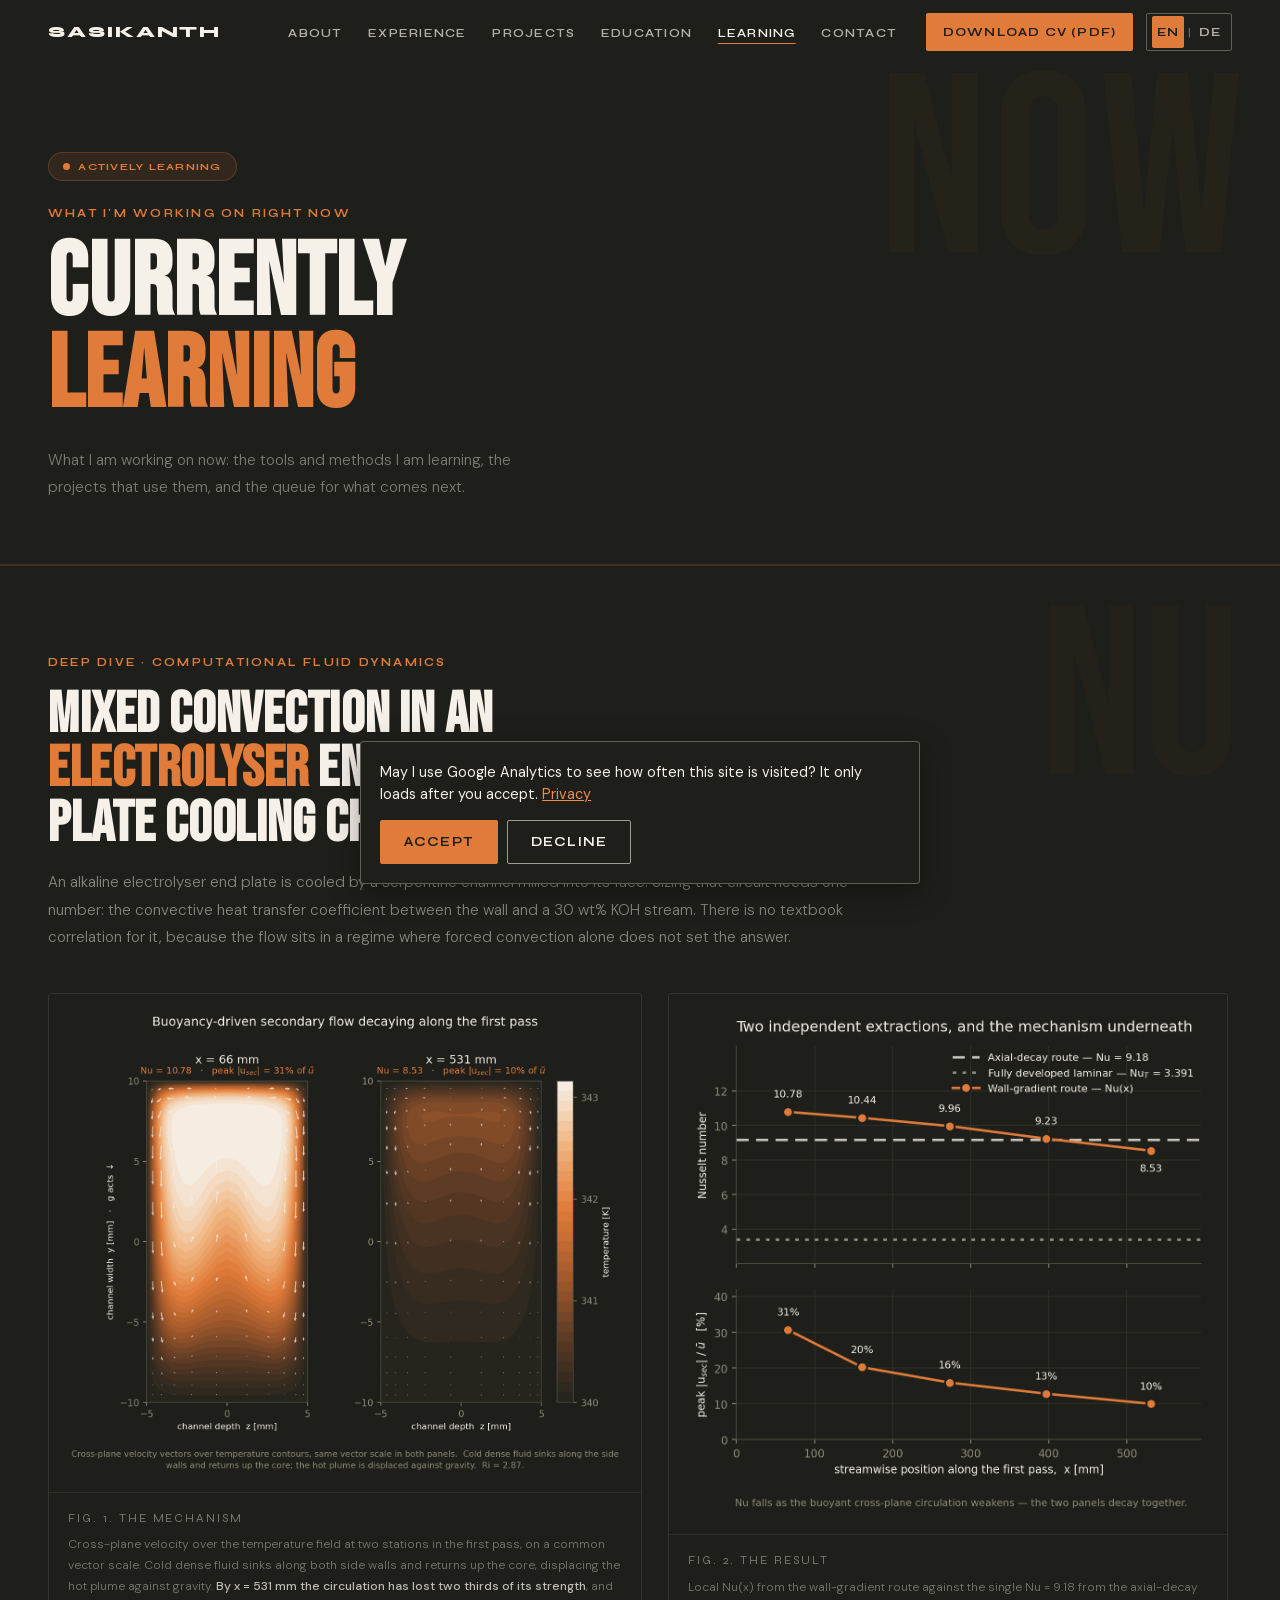
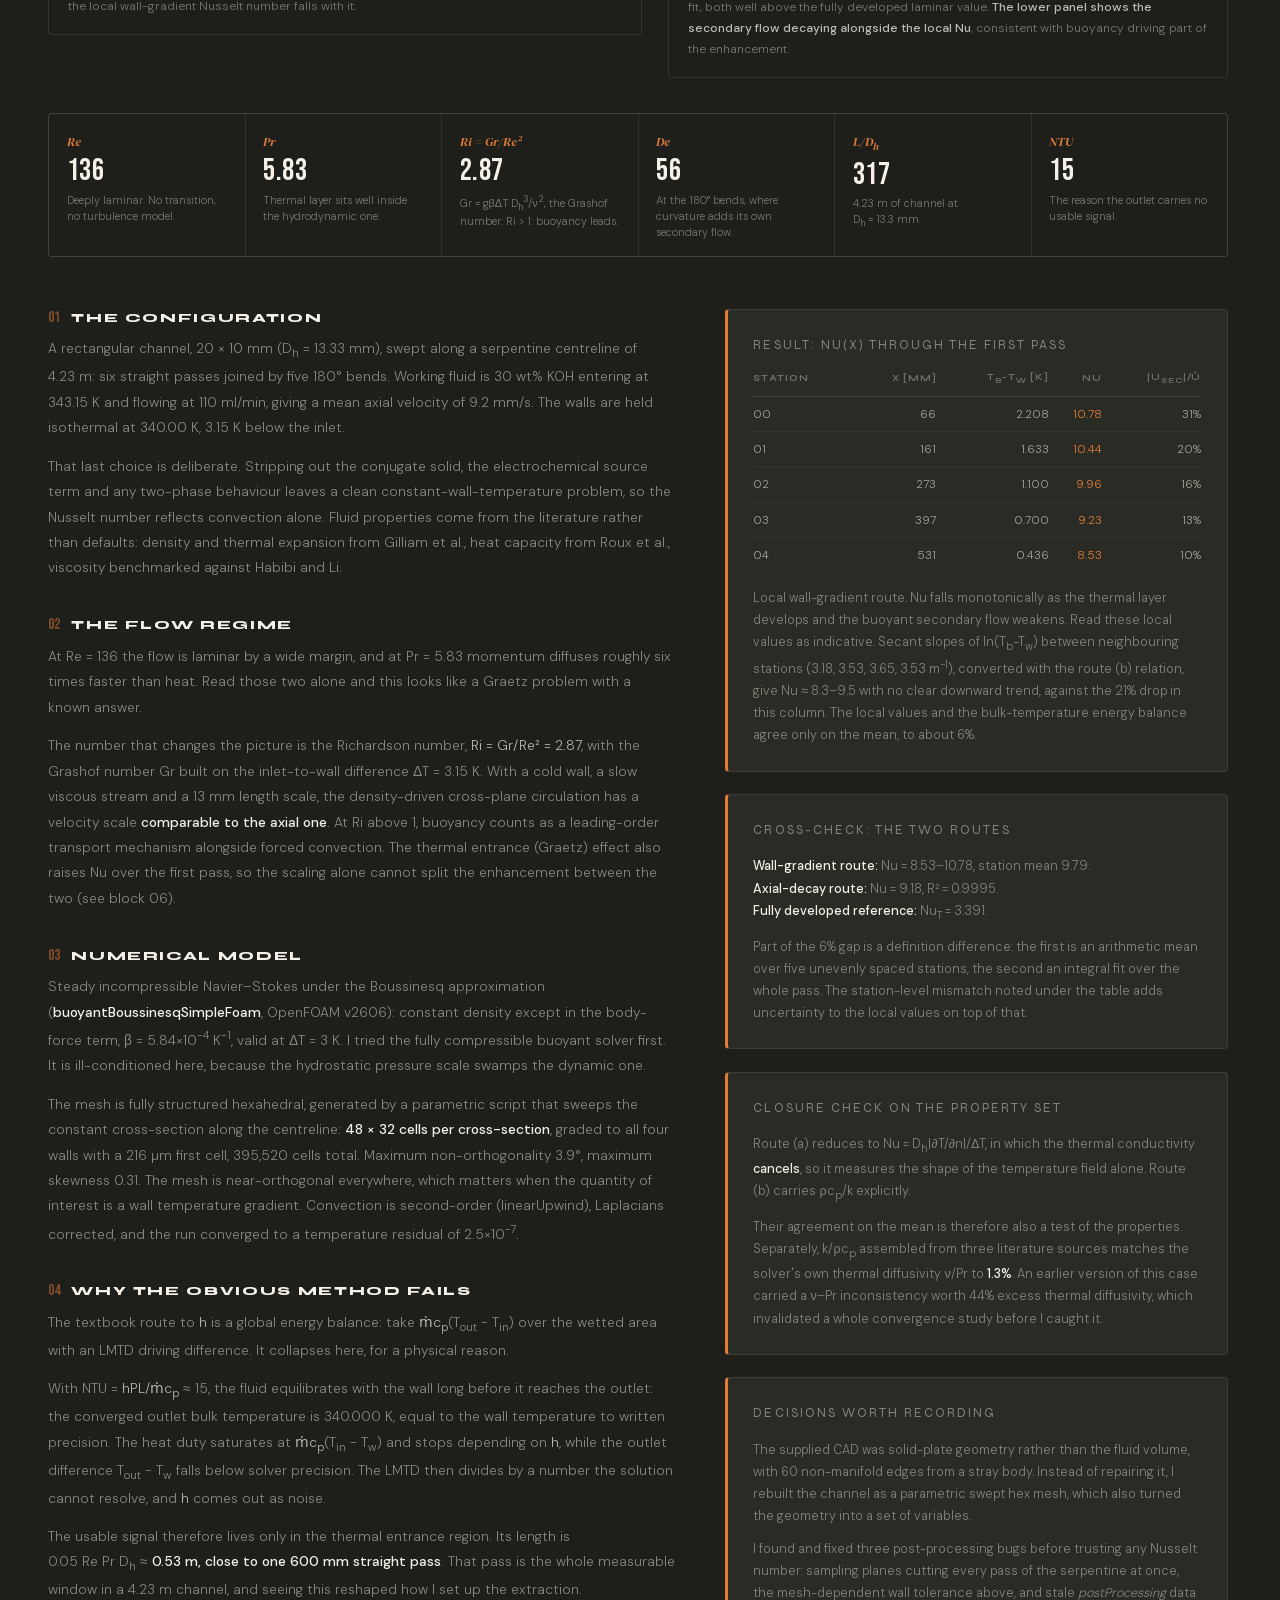
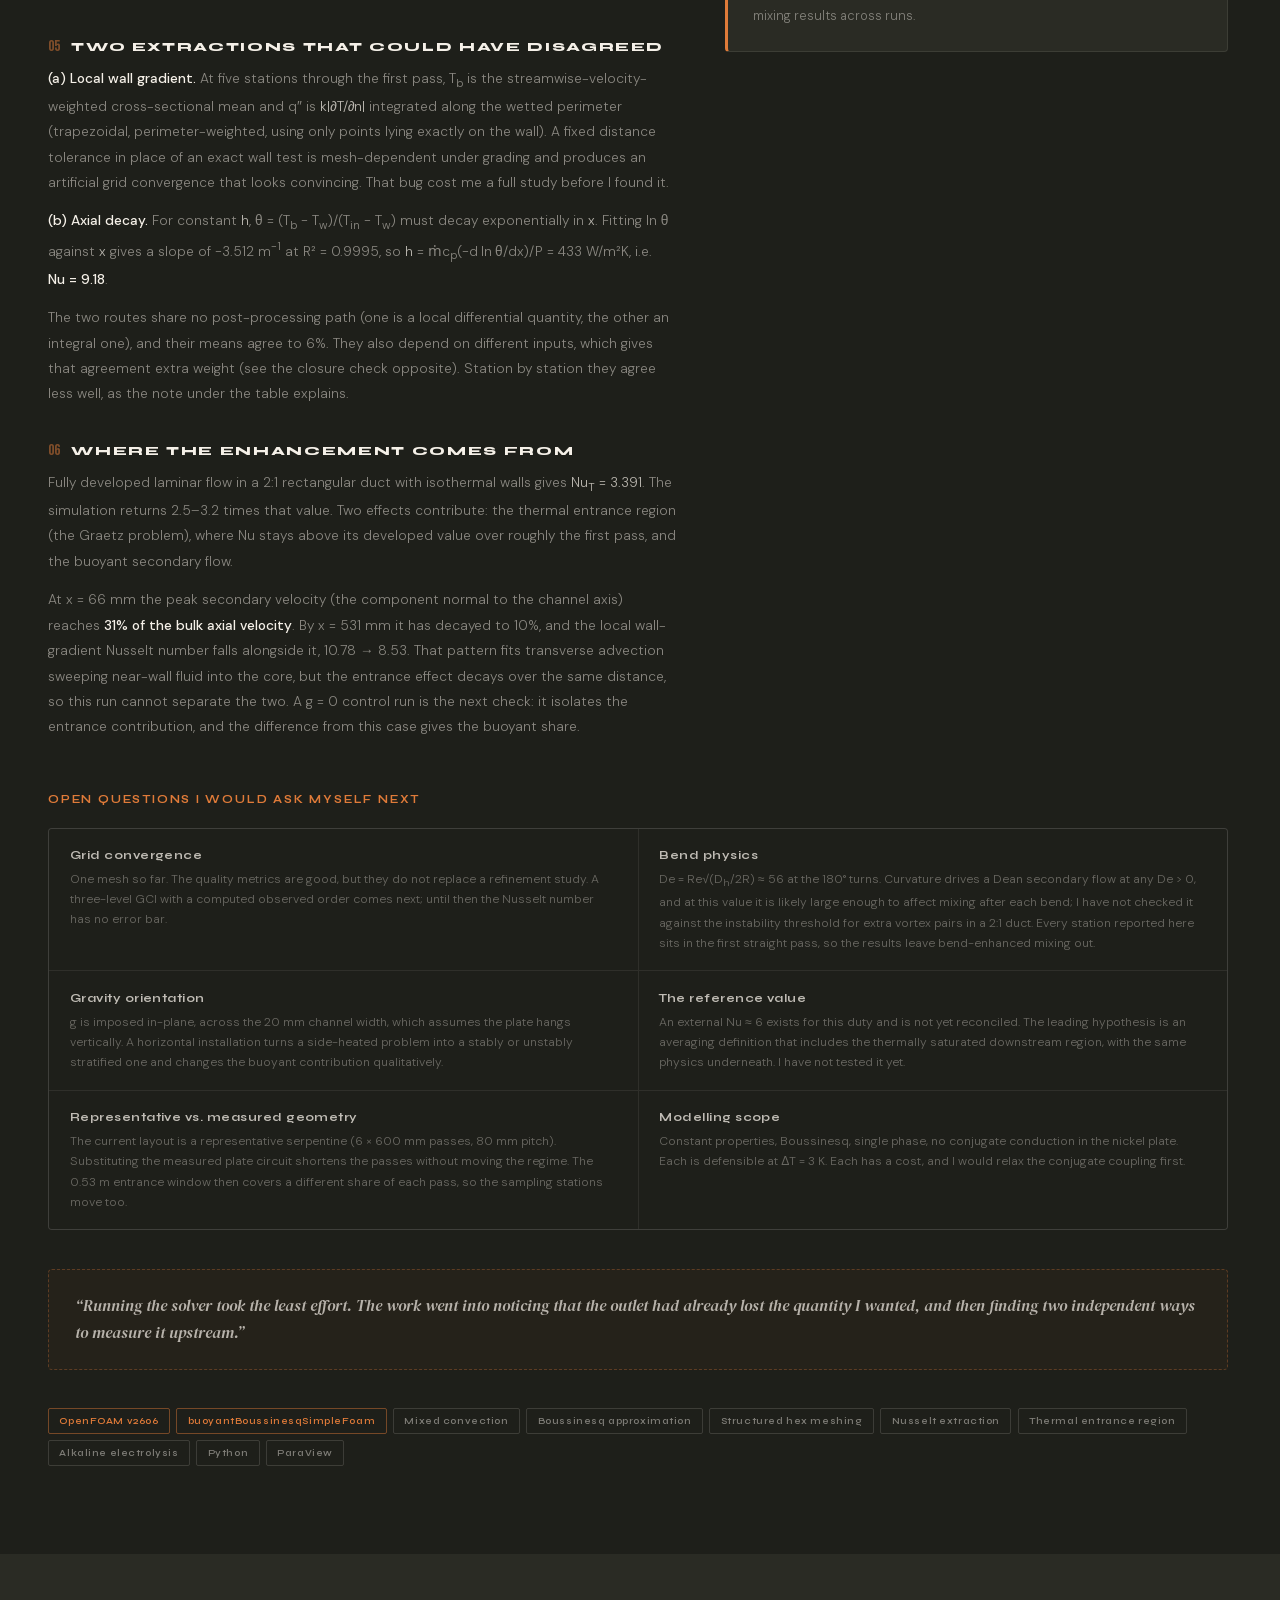
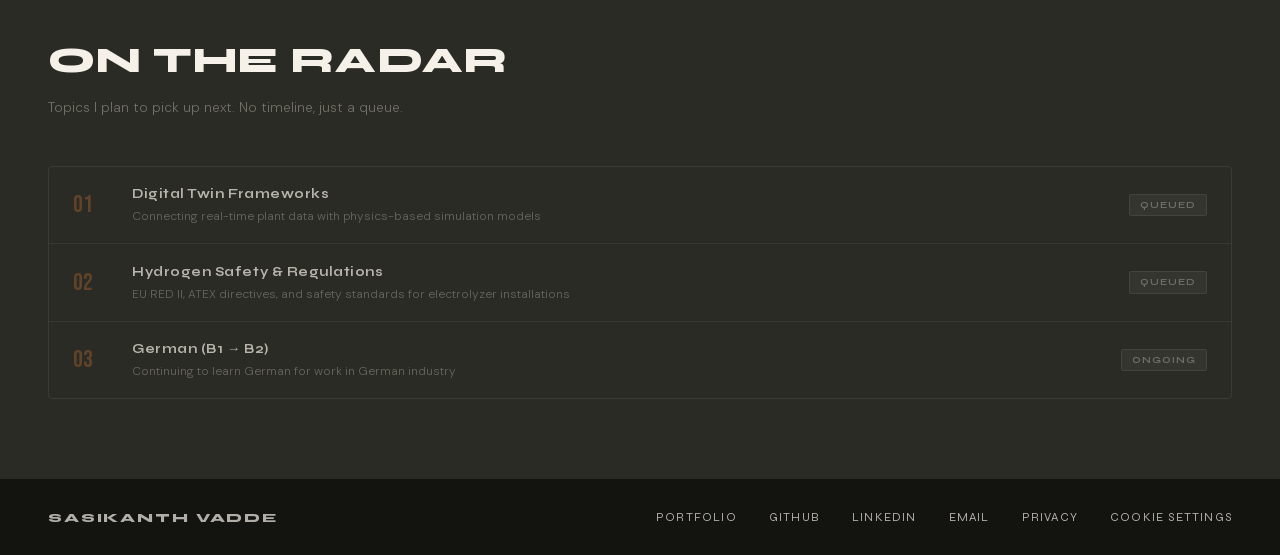
==== commit 0d1e0d35: "Remove TwinCAT, LCA and PINN from learning page; confirm ISCC and PINN removed from projects Co-Auth" ====
--- a/learning.html
+++ b/learning.html
@@ -4,19 +4,19 @@
 <meta charset="UTF-8">
 <meta name="viewport" content="width=device-width, initial-scale=1.0">
 <title>Currently Learning | Sasikanth Vadde</title>
-<meta name="description" content="What Sasikanth Vadde is learning now: TwinCAT 3 PLC programming, life cycle assessment and physics-informed machine learning, plus an OpenFOAM CFD deep dive.">
+<meta name="description" content="What Sasikanth Vadde is learning now: an OpenFOAM CFD deep dive and the topics queued next.">
 <link rel="canonical" href="https://sasi-vadde.github.io/portfolio/learning.html">
 <link rel="icon" href="favicon.svg" type="image/svg+xml">
 <meta property="og:type" content="website">
 <meta property="og:title" content="Currently Learning | Sasikanth Vadde">
-<meta property="og:description" content="TwinCAT 3, life cycle assessment, physics-informed ML and an OpenFOAM CFD deep dive.">
+<meta property="og:description" content="An OpenFOAM CFD deep dive and the topics queued next.">
 <meta property="og:url" content="https://sasi-vadde.github.io/portfolio/learning.html">
 <meta property="og:image" content="https://sasi-vadde.github.io/portfolio/images/og-image.jpg">
 <meta property="og:image:width" content="1200">
 <meta property="og:image:height" content="630">
 <meta name="twitter:card" content="summary_large_image">
 <meta name="twitter:title" content="Currently Learning | Sasikanth Vadde">
-<meta name="twitter:description" content="TwinCAT 3, life cycle assessment, physics-informed ML and an OpenFOAM CFD deep dive.">
+<meta name="twitter:description" content="An OpenFOAM CFD deep dive and the topics queued next.">
 <meta name="twitter:image" content="https://sasi-vadde.github.io/portfolio/images/og-image.jpg">
 <link rel="stylesheet" href="site.css">
 <script src="consent.js" defer></script>
@@ -299,80 +299,6 @@
   </div>
 </div>
 
-<!-- ACTIVE TRACKS -->
-<section class="tracks-section">
-  <p class="tracks-label" data-i18n="tracks-label">Active Tracks</p>
-  <p class="tracks-sub" data-i18n="tracks-sub">Three threads, all tied to energy systems and industrial engineering.</p>
-
-  <div class="tracks-grid">
-
-    <!-- TwinCAT — featured -->
-    <div class="track-card featured">
-      <div>
-        <div class="track-status active"><span class="dot"></span><span data-i18n="status-active">In Progress</span></div>
-        <p class="track-domain" data-i18n="track1-domain">Industrial Automation</p>
-        <h2 class="track-name" data-i18n="track1-name">TwinCAT 3</h2>
-        <p class="track-desc" data-i18n="track1-desc">Exploring Beckhoff TwinCAT 3 for real-time PLC programming using IEC 61131-3 structured text. The goal is to bridge the gap between simulation-level control logic (as designed in Modelica/MATLAB) and actual deployment on industrial hardware, and to see how PID strategies translate to real automation systems in electrolysis and energy plants.</p>
-        <div class="track-tags">
-          <span class="track-tag highlight">TwinCAT 3</span>
-          <span class="track-tag">IEC 61131-3</span>
-          <span class="track-tag">PLC</span>
-          <span class="track-tag">Structured Text</span>
-          <span class="track-tag">Beckhoff</span>
-          <span class="track-tag" data-i18n="tag-automation">Real-Time Control</span>
-        </div>
-      </div>
-      <div>
-        <div class="track-why">
-          <p class="track-why-label" data-i18n="why-label">Why this</p>
-          <p class="track-why-text" data-i18n="track1-why">My thesis work focused on modelling and control at the simulation level. TwinCAT shows me how those control strategies get implemented and deployed on real plant hardware, which roles in industrial energy systems expect.</p>
-        </div>
-      </div>
-    </div>
-
-    <!-- LCA -->
-    <div class="track-card">
-      <div class="track-status"><span data-i18n="status-done">Project completed</span></div>
-      <p class="track-domain" data-i18n="track2-domain">Sustainability Analysis</p>
-      <h2 class="track-name" data-i18n="track2-name">Life Cycle Assessment</h2>
-      <p class="track-desc" data-i18n="track2-desc">Completed an LCA of lithium-battery recycling in openLCA (ReCiPe midpoint), backed by an Aspen Plus process model of dismantling, leaching and lithium recovery that supplied the mass and energy balances. Next I want to apply the same method to hydrogen production pathways.</p>
-      <div class="track-tags">
-        <span class="track-tag highlight">LCA</span>
-        <span class="track-tag">Battery Recycling</span>
-        <span class="track-tag" data-i18n="tag-lca-env">Environmental Impact</span>
-        <span class="track-tag">ReCiPe</span>
-        <span class="track-tag">openLCA</span>
-        <span class="track-tag">Aspen Plus</span>
-      </div>
-      <div class="track-why">
-        <p class="track-why-label" data-i18n="why-label">Why this</p>
-        <p class="track-why-text" data-i18n="track2-why">Green hydrogen is only as "green" as its full production chain. LCA adds a sustainability lens to the technical modelling work, which research and industry roles now ask for.</p>
-      </div>
-    </div>
-
-    <!-- ML + LLMs for Battery -->
-    <div class="track-card">
-      <div class="track-status active"><span class="dot"></span><span data-i18n="status-active">In Progress</span></div>
-      <p class="track-domain" data-i18n="track3-domain">Applied Machine Learning</p>
-      <h2 class="track-name" data-i18n="track3-name">Physics-Informed ML for Battery State-of-Health</h2>
-      <p class="track-desc" data-i18n="track3-desc">Since 02/2026 I have been building a physics-informed neural network (PINN) in PyTorch that predicts the state-of-health of large-format LFP cells. The model couples a shared MLP with learnable cell embeddings to a Single-Particle-Model ageing model through a differentiable physics pipeline. It predicts capacity zero-shot on held-out cells and forecasts the rest of a cell's trajectory from 70% of its history.</p>
-      <div class="track-tags">
-        <span class="track-tag highlight">Python</span>
-        <span class="track-tag">PINN</span>
-        <span class="track-tag">Single-Particle Model</span>
-        <span class="track-tag" data-i18n="tag-battery">Battery Systems</span>
-        <span class="track-tag">SoH Estimation</span>
-        <span class="track-tag">PyTorch</span>
-      </div>
-      <div class="track-why">
-        <p class="track-why-label" data-i18n="why-label">Why this</p>
-        <p class="track-why-text" data-i18n="track3-why">Data-driven methods now sit alongside physics-based models in electrochemical systems. Combining the two in one model extends my simulation work into machine learning.</p>
-      </div>
-    </div>
-
-  </div>
-</section>
-
 <!-- CFD DEEP DIVE -->
 <section class="cfd-section" id="cfd">
  <div class="cfd-inner">
@@ -623,30 +549,6 @@
     'page-title': 'Currently<br><span>Learning</span>',
     'page-desc': 'What I am working on now: the tools and methods I am learning, the projects that use them, and the queue for what comes next.',
 
-    'tracks-label': 'Active Tracks',
-    'tracks-sub': 'Three threads, all tied to energy systems and industrial engineering.',
-    'status-active': 'In Progress',
-    'status-done': 'Project completed',
-    'why-label': 'Why this',
-
-    'track1-domain': 'Industrial Automation',
-    'track1-name': 'TwinCAT 3',
-    'track1-desc': 'Exploring Beckhoff TwinCAT 3 for real-time PLC programming using IEC 61131-3 structured text. The goal is to bridge the gap between simulation-level control logic (as designed in Modelica/MATLAB) and actual deployment on industrial hardware, and to see how PID strategies translate to real automation systems in electrolysis and energy plants.',
-    'track1-why': 'My thesis work focused on modelling and control at the simulation level. TwinCAT shows me how those control strategies get implemented and deployed on real plant hardware, which roles in industrial energy systems expect.',
-    'tag-automation': 'Real-Time Control',
-
-    'track2-domain': 'Sustainability Analysis',
-    'track2-name': 'Life Cycle Assessment',
-    'track2-desc': 'Completed an LCA of lithium-battery recycling in openLCA (ReCiPe midpoint), backed by an Aspen Plus process model of dismantling, leaching and lithium recovery that supplied the mass and energy balances. Next I want to apply the same method to hydrogen production pathways.',
-    'track2-why': 'Green hydrogen is only as "green" as its full production chain. LCA adds a sustainability lens to the technical modelling work, which research and industry roles now ask for.',
-    'tag-lca-env': 'Environmental Impact',
-
-    'track3-domain': 'Applied Machine Learning',
-    'track3-name': 'Physics-Informed ML for Battery State-of-Health',
-    'track3-desc': 'Since 02/2026 I have been building a physics-informed neural network (PINN) in PyTorch that predicts the state-of-health of large-format LFP cells. The model couples a shared MLP with learnable cell embeddings to a Single-Particle-Model ageing model through a differentiable physics pipeline. It predicts capacity zero-shot on held-out cells and forecasts the rest of a cell\'s trajectory from 70% of its history.',
-    'track3-why': 'Data-driven methods now sit alongside physics-based models in electrochemical systems. Combining the two in one model extends my simulation work into machine learning.',
-    'tag-battery': 'Battery Systems',
-
     'radar-label': 'On the Radar',
     'radar-sub': 'Topics I plan to pick up next. No timeline, just a queue.',
     'radar1-name': 'Digital Twin Frameworks',
@@ -678,30 +580,6 @@
     'page-title': 'Aktuell am<br><span>Lernen</span>',
     'page-desc': 'Woran ich gerade arbeite: die Werkzeuge und Methoden, die ich lerne, die Projekte, in denen ich sie einsetze, und die Themen, die als Nächstes anstehen.',
 
-    'tracks-label': 'Aktive Lernfelder',
-    'tracks-sub': 'Drei Stränge, alle mit Bezug zu Energiesystemen und Industrietechnik.',
-    'status-active': 'In Bearbeitung',
-    'status-done': 'Projekt abgeschlossen',
-    'why-label': 'Warum das',
-
-    'track1-domain': 'Industrielle Automatisierung',
-    'track1-name': 'TwinCAT 3',
-    'track1-desc': 'Ich erkunde Beckhoff TwinCAT 3 für die echtzeitfähige SPS-Programmierung mit strukturiertem Text nach IEC 61131-3. Ziel ist es, die Lücke zwischen simulationsbasierter Regelungslogik (wie in Modelica/MATLAB entwickelt) und dem tatsächlichen Einsatz auf industrieller Hardware zu schließen.',
-    'track1-why': 'Meine Arbeit im Bereich Modellierung und Regelung fand bisher auf Simulationsebene statt. TwinCAT zeigt mir, wie diese Strategien auf echter Anlagenhardware implementiert und eingesetzt werden. Genau das erwarten Rollen in industriellen Energiesystemen.',
-    'tag-automation': 'Echtzeitregelung',
-
-    'track2-domain': 'Nachhaltigkeitsanalyse',
-    'track2-name': 'Lebenszyklusanalyse',
-    'track2-desc': 'Abgeschlossene Ökobilanz (LCA) des Lithium-Batterie-Recyclings in openLCA (ReCiPe Midpoint), gestützt auf ein Aspen-Plus-Prozessmodell für Demontage, Laugung und Lithiumrückgewinnung, das die Massen- und Energiebilanzen lieferte. Als Nächstes möchte ich dieselbe Methode auf Wasserstoffproduktionspfade anwenden.',
-    'track2-why': 'Grüner Wasserstoff ist nur so „grün" wie seine gesamte Produktionskette. LCA ergänzt die technische Modellierungsarbeit um eine Nachhaltigkeitsperspektive, die Forschung und Industrie heute verlangen.',
-    'tag-lca-env': 'Umweltauswirkungen',
-
-    'track3-domain': 'Angewandtes maschinelles Lernen',
-    'track3-name': 'Physikinformiertes ML für den Batterie-Gesundheitszustand',
-    'track3-desc': 'Seit 02/2026 entwickle ich in PyTorch ein physikinformiertes neuronales Netz (PINN), das den Gesundheitszustand großformatiger LFP-Zellen vorhersagt. Das Modell koppelt ein gemeinsames MLP mit lernbaren Zell-Embeddings über eine differenzierbare Physik-Pipeline an ein Single-Particle-Alterungsmodell. Es sagt die Kapazität für nicht trainierte Zellen zero-shot voraus und prognostiziert den weiteren Verlauf einer Zelle aus 70 % ihrer Historie.',
-    'track3-why': 'Datengetriebene Methoden ergänzen physikbasierte Modelle in elektrochemischen Systemen. Beide in einem Modell zu verbinden, erweitert meine Simulationsarbeit um maschinelles Lernen.',
-    'tag-battery': 'Batteriesysteme',
-
     'radar-label': 'Auf dem Radar',
     'radar-sub': 'Themen, die ich als Nächstes angehen möchte. Kein Zeitplan, nur eine Warteschlange.',
     'radar1-name': 'Digital-Twin-Frameworks',
--- a/site.css
+++ b/site.css
@@ -25,7 +25,7 @@
   --nav-h: 64px;
 }
 html { scroll-behavior: smooth; scroll-padding-top: calc(var(--nav-h) + 8px); }
-body { font-family: 'DM Sans', sans-serif; background: var(--cream); color: var(--text); overflow-x: hidden; }
+body { font-family: 'DM Sans', sans-serif; line-height: 1.55; letter-spacing: 0; background: var(--cream); color: var(--text); overflow-x: hidden; }
 img { max-width: 100%; }
 
 /* Accessibility helpers */
@@ -40,14 +40,18 @@
   html { scroll-behavior: auto; }
   *, *::before, *::after { transition: none !important; animation: none !important; }
 }
+@media (prefers-contrast: more) {
+  :root { --cream-soft: var(--cream); --muted: #3d3b30; }
+}
 
 /* Buttons */
 .btn {
   display: inline-flex; align-items: center; justify-content: center; min-height: 44px;
   padding: 0.7rem 1.4rem; border-radius: 2px; border: 1px solid transparent;
   font-family: 'Syne', sans-serif; font-weight: 700; font-size: 0.8rem; letter-spacing: 0.1em;
-  text-transform: uppercase; text-decoration: none; cursor: pointer; transition: background 0.2s, color 0.2s;
+  text-transform: uppercase; text-decoration: none; cursor: pointer; transition: background 0.2s, color 0.2s, transform 100ms ease-out;
 }
+.btn:active, .view-more:active { transform: scale(0.97); }
 .btn-primary { background: var(--orange); color: var(--dark); }
 .btn-primary:hover { background: var(--orange2); }
 .btn-ghost { background: transparent; color: var(--cream); border-color: rgba(245,240,232,0.6); }
